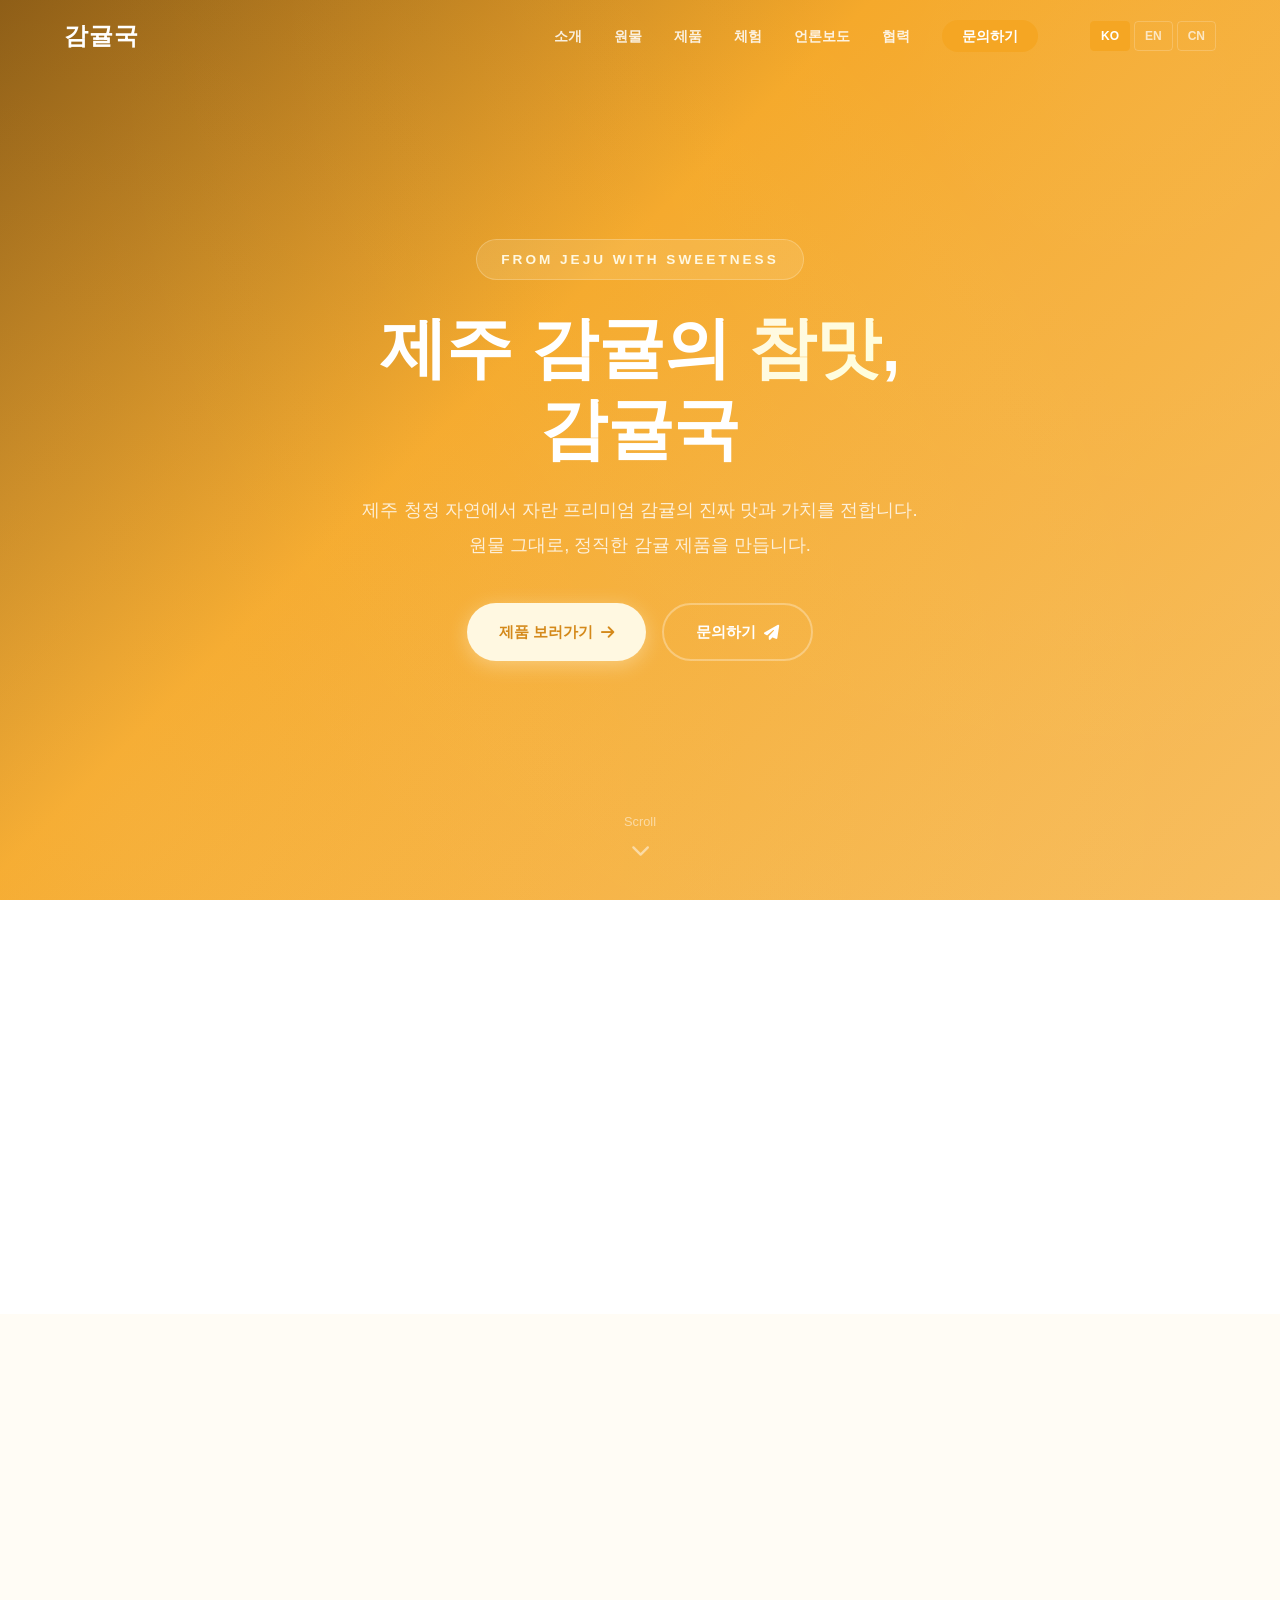
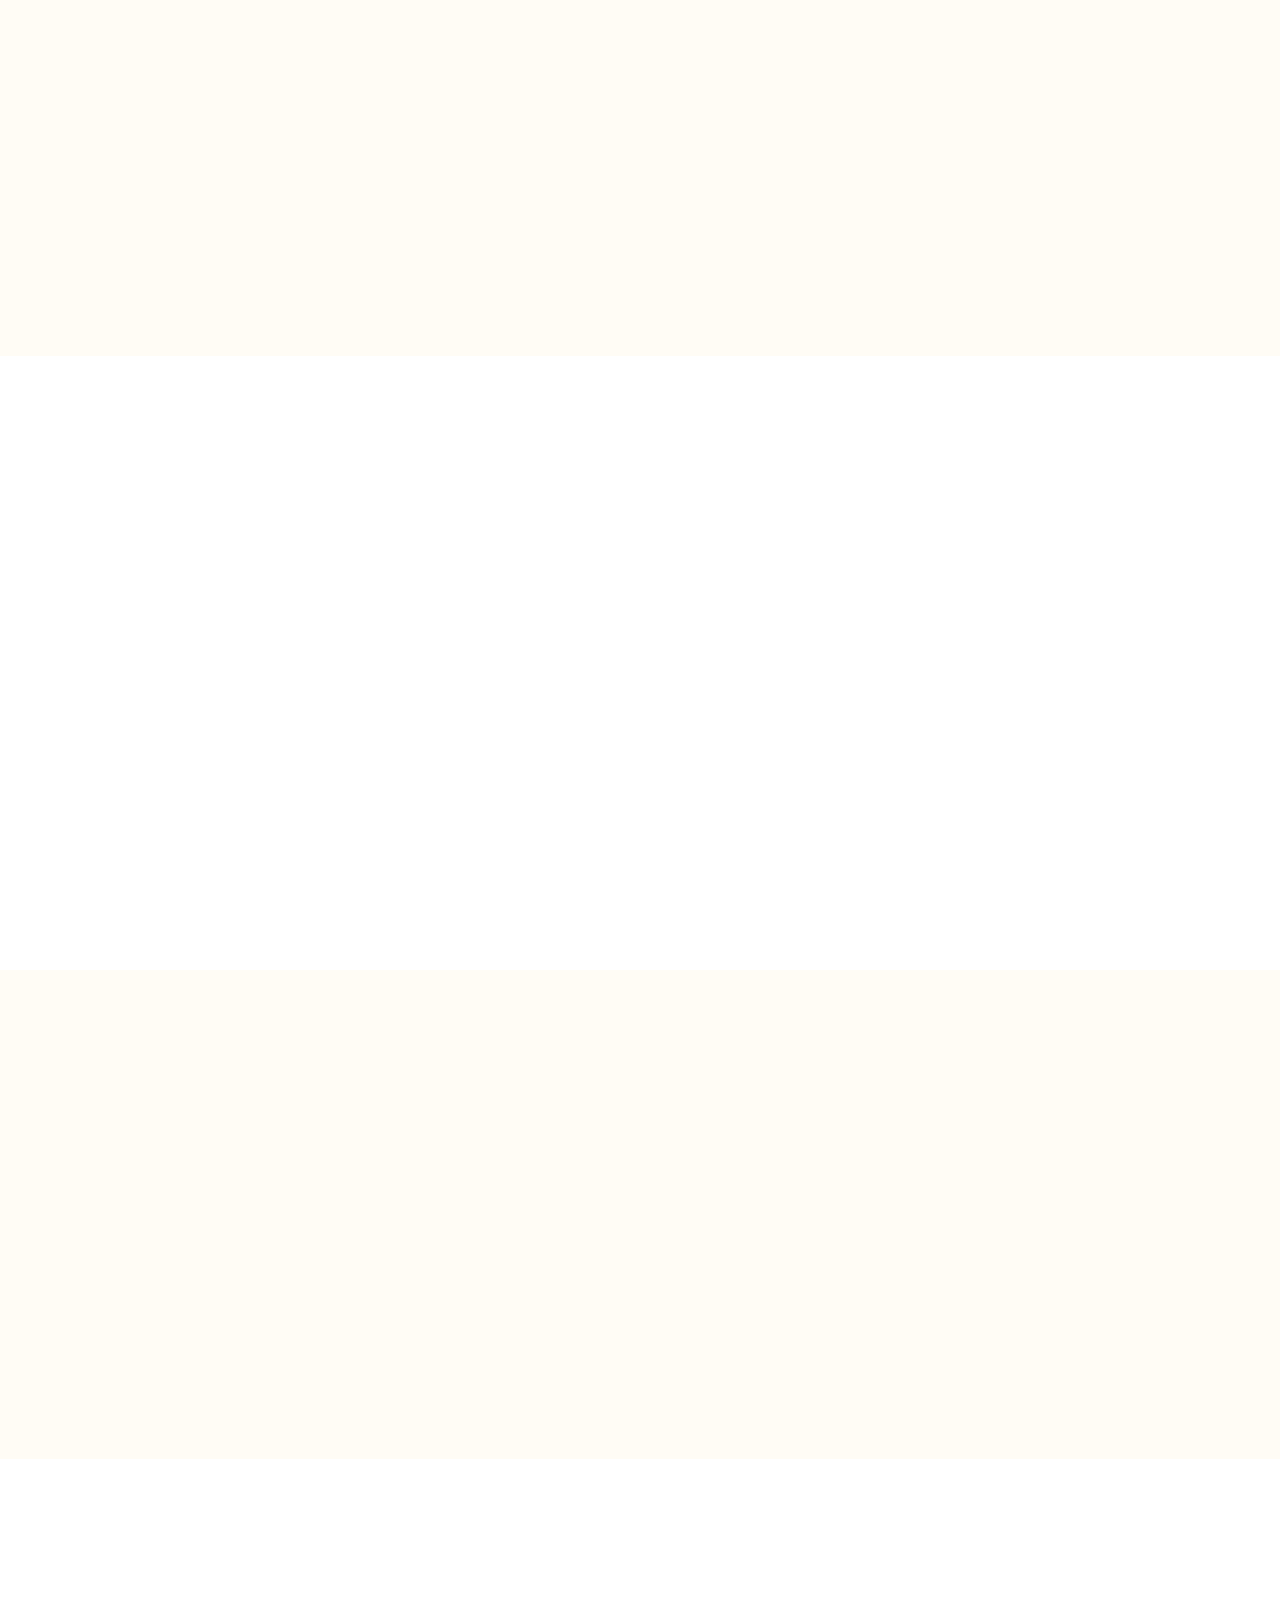
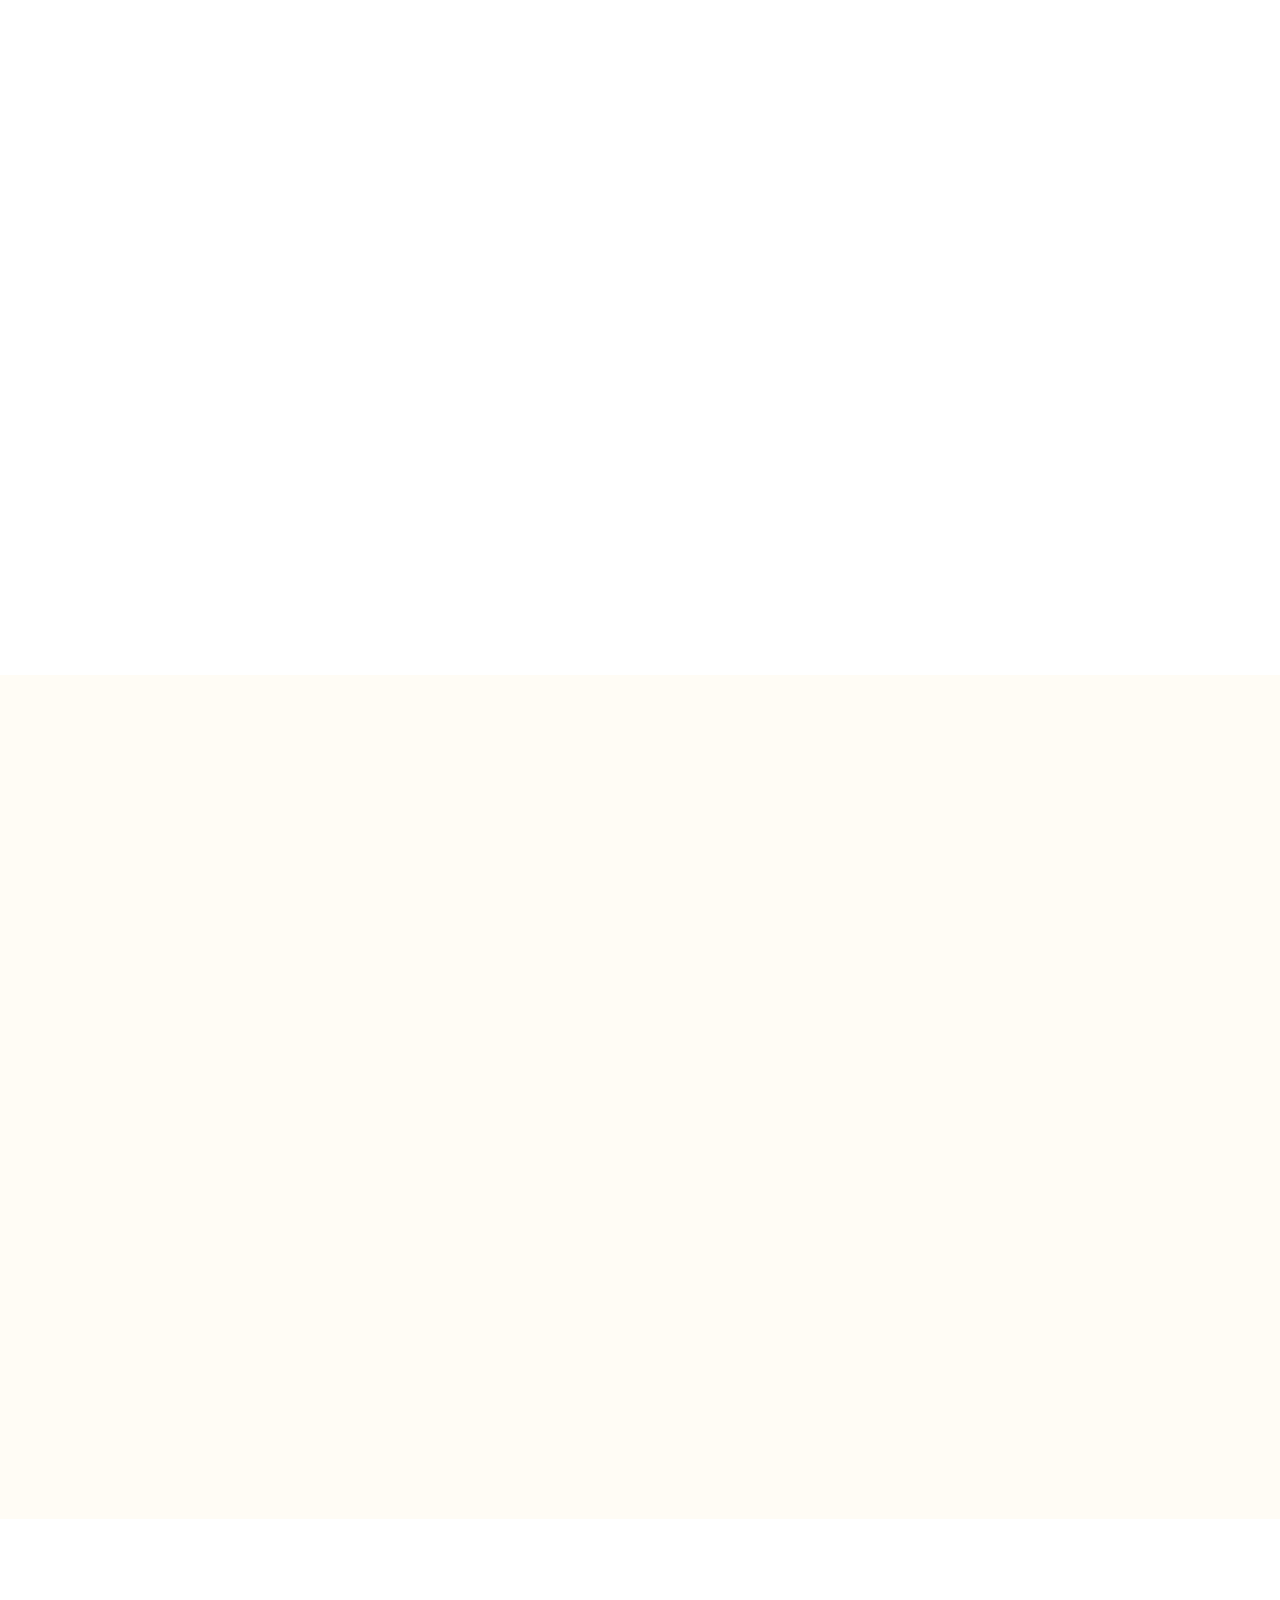
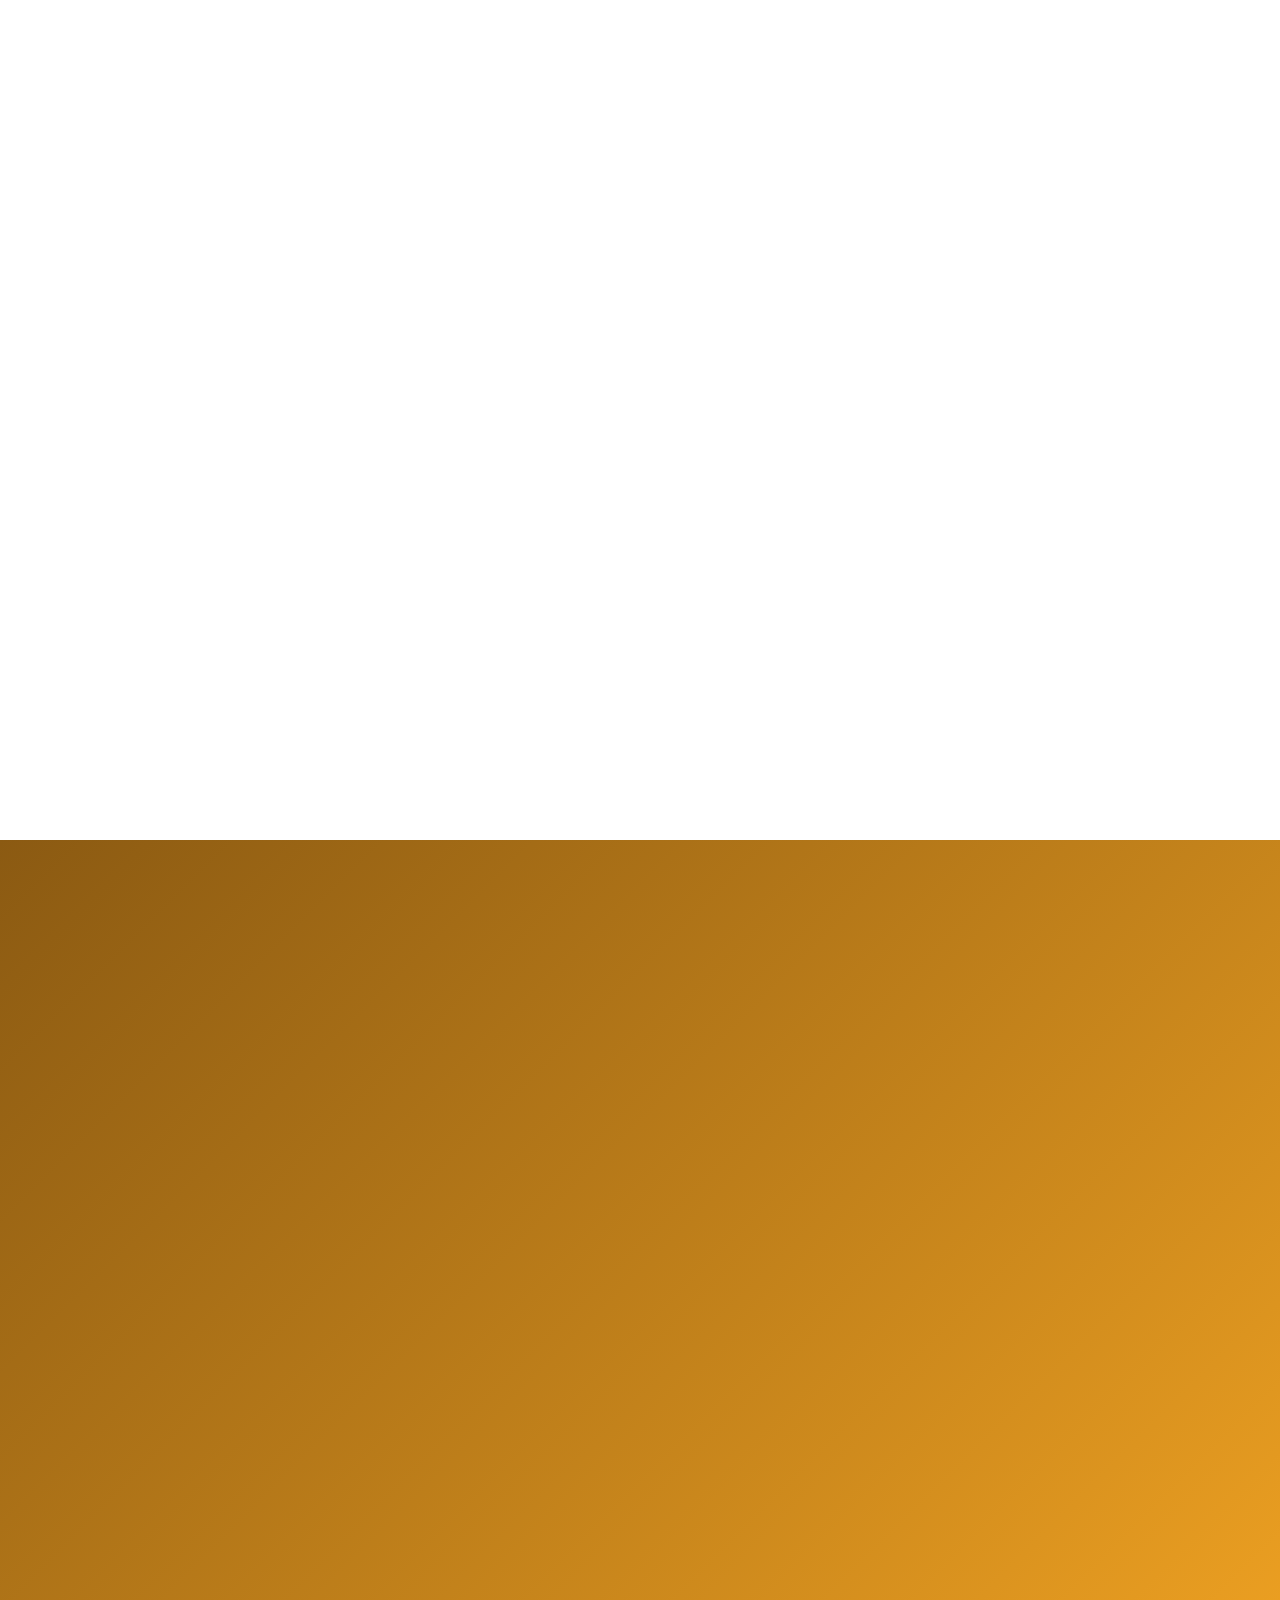
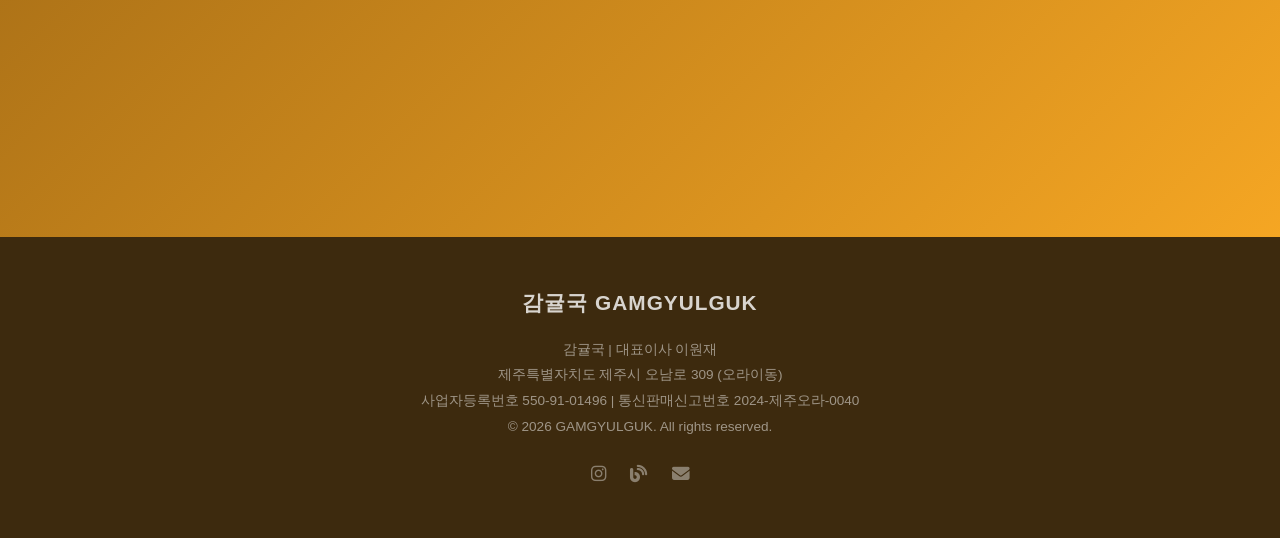
==== index.html @ 45e116e5 "ㅇ ㅇ" ====
<!DOCTYPE html>
<html lang="ko">
<head>
    <link rel="alternate" hreflang="ko" href="https://gamgyulguk.com/">
    <link rel="alternate" hreflang="en" href="https://gamgyulguk.com/en/">
    <link rel="alternate" hreflang="zh" href="https://gamgyulguk.com/cn/">
    <meta charset="UTF-8">
    <meta name="viewport" content="width=device-width, initial-scale=1.0">
    <title>감귤국 | 제주 프리미엄 감귤 원물 · 제품 · 체험</title>
    <meta name="description" content="감귤국 - 제주 청정 감귤 원물을 활용한 프리미엄 감귤 제품과 체험 프로그램">
    <link rel="stylesheet" href="css/style.css">
    <link rel="stylesheet" href="https://cdnjs.cloudflare.com/ajax/libs/font-awesome/6.5.1/css/all.min.css">
    <script src="https://cdn.jsdelivr.net/npm/@emailjs/browser@4/dist/email.min.js"></script>

    <meta property="og:type" content="website">
    <meta property="og:title" content="감귤국 | GAMGYULGUK">
    <meta property="og:description" content="제주 프리미엄 감귤 원물 · 제품 · 체험">
    <meta property="og:image" content="https://placehold.co/1200x630/F5A623/FFFFFF?text=GAMGYULGUK">
    <meta property="og:url" content="https://gamgyulguk.com">
</head>

<body>

<!-- ==================== NAVIGATION ==================== -->
<nav class="navbar" id="navbar">
    <a href="#" class="nav-logo">감귤국</a>
    <ul class="nav-links" id="navLinks">
        <li><a href="#about">소개</a></li>
        <li><a href="#raw-materials">원물</a></li>
        <li><a href="#products">제품</a></li>
        <li><a href="#experience">체험</a></li>
        <li><a href="#press">언론보도</a></li>
        <li><a href="#partners">협력</a></li>
        <li><a href="#contact" class="nav-cta">문의하기</a></li>
        <li class="lang-switch">
    <a href="./" class="active">KO</a>
    <a href="./en/">EN</a>
    <a href="./cn/">CN</a>
</li>

    </ul>
    <div class="hamburger" id="hamburger" onclick="toggleMenu()">
        <span></span><span></span><span></span>
    </div>
</nav>

<!-- ==================== HERO ==================== -->
<section class="hero" id="hero">
    <div class="hero-content">
        <div class="hero-badge">FROM JEJU WITH SWEETNESS</div>
        <h1>제주 감귤의 <span class="highlight">참맛</span>,<br>감귤국</h1>
        <p>제주 청정 자연에서 자란 프리미엄 감귤의 진짜 맛과 가치를 전합니다.<br>원물 그대로, 정직한 감귤 제품을 만듭니다.</p>
        <div class="hero-buttons">
            <a href="#products" class="btn btn-primary">제품 보러가기 <i class="fas fa-arrow-right"></i></a>
            <a href="#contact" class="btn btn-outline">문의하기 <i class="fas fa-paper-plane"></i></a>
        </div>
    </div>
    <div class="hero-scroll">
        <span>Scroll</span>
        <i class="fas fa-chevron-down"></i>
    </div>
</section>

<!-- ==================== STATS ==================== -->
<section class="stats">
    <div class="stats-grid">
        <div class="stat-card fade-in">
            <div class="stat-icon"><i class="fas fa-sun"></i></div>
            <div class="stat-number" data-target="365">0</div>
            <div class="stat-label">제주의 햇살 아래<br>자연 재배 감귤</div>
        </div>
        <div class="stat-card fade-in">
            <div class="stat-icon"><i class="fas fa-seedling"></i></div>
            <div class="stat-number" data-target="100">0</div>
            <div class="stat-label">제주산 원물 사용률 (%)<br>원물 그대로의 신선함</div>
        </div>
        <div class="stat-card fade-in">
            <div class="stat-icon"><i class="fas fa-heart"></i></div>
            <div class="stat-number" data-target="5000">0</div>
            <div class="stat-label">누적 체험 참여자 (명)<br>감귤국을 경험한 분들</div>
        </div>
    </div>
</section>

<!-- ==================== ABOUT (소개) ==================== -->
<section class="about" id="about">
    <div class="about-grid">
        <div class="about-image fade-in">
            <img src="images/farm.jpg" alt="제주 감귤밭">
        </div>
        <div class="about-text fade-in">
            <span class="section-tag">ABOUT US</span>
            <h3>제주 감귤을 가장 맛있게,<br>감귤국</h3>
            <p>감귤국은 제주 청정 지역에서 직접 재배한 프리미엄 감귤을 원물 그대로 활용하여, 감귤의 참맛을 전하는 브랜드입니다.</p>
            <p>감귤 수확부터 가공, 제품화까지 전 과정을 직접 관리하며, 신선하고 건강한 감귤 제품을 만들어갑니다.</p>
            <div class="about-features">
                <div class="about-feature"><i class="fas fa-check-circle"></i> 제주 직영 감귤밭 운영</div>
                <div class="about-feature"><i class="fas fa-check-circle"></i> 100% 제주산 원물</div>
                <div class="about-feature"><i class="fas fa-check-circle"></i> 무농약·친환경 재배</div>
                <div class="about-feature"><i class="fas fa-check-circle"></i> 산지 직송 시스템</div>
            </div>
        </div>
    </div>
</section>

<!-- ==================== RAW MATERIALS (원물) ==================== -->
<section class="ingredients" id="raw-materials">
    <div class="ingredients-grid">
        <div class="ingredients-text fade-in">
            <span class="section-tag">RAW MATERIALS</span>
            <h2>프리미엄<br>제주 감귤 원물</h2>
            <p class="ingredients-desc"><strong>제주 청정 환경에서 자란</strong><br>최상급 감귤 원물을 직접 선별합니다</p>
            <a href="#" class="btn-store">
                원물 더 보기 <i class="fas fa-chevron-right"></i>
            </a>
        </div>
        <div class="ingredients-image fade-in">
            <img src="../images/raw_materials.jpg" alt="제주 감귤 원물">
        </div>
    </div>
</section>

<!-- ==================== PRODUCTS (제품) ==================== -->
<section class="products" id="products">
    <div class="products-grid">
        <div class="products-image fade-in">
            <img src="images/product.jpg" alt="감귤국 제품">
        </div>
        <div class="products-info fade-in">
            <span class="section-tag">PRODUCTS</span>
            <h2>감귤국 제품</h2>
            <p class="products-desc">제주 감귤로 만든<br>프리미엄 감귤 가공식품</p>
            <a href="#" class="btn-store">
                제품 보러가기 <i class="fas fa-chevron-right"></i>
            </a>
        </div>
    </div>
</section>

<!-- ==================== EXPERIENCE (체험) ==================== -->
<section class="education" id="experience">
    <div class="section-header fade-in">
        <span class="section-tag">EXPERIENCE</span>
        <h2>감귤국 체험 프로그램</h2>
        <p>제주 감귤밭에서 직접 체험하는 특별한 감귤 경험</p>
    </div>

    <div class="edu-grid">
        <div class="edu-card fade-in">
            <div class="edu-card-header">
                <div class="edu-badge">감귤 수확 체험</div>
                <h4>감귤따기 체험</h4>
                <p>제주 감귤밭에서 직접 감귤을 수확하고, 신선한 감귤을 맛볼 수 있는 체험 프로그램입니다. 가족, 연인, 친구와 함께 즐기세요.</p>
            </div>
            <div class="edu-card-body">
                <ul class="edu-info">
                    <li><i class="fas fa-clock"></i> 소요시간: 1~2시간</li>
                    <li><i class="fas fa-users"></i> 대상: 관광객, 가족, 단체</li>
                    <li><i class="fas fa-user-group"></i> 인원: 2~50명</li>
                    <li><i class="fas fa-box-open"></i> 수확한 감귤 1kg 제공</li>
                </ul>
            </div>
        </div>

        <div class="edu-card fade-in">
            <div class="edu-card-header">
                <div class="edu-badge">감귤 가공 체험</div>
                <h4>감귤잼·감귤청 만들기</h4>
                <p>직접 수확한 감귤로 나만의 감귤잼과 감귤청을 만들어보는 프로그램입니다. 제주의 맛을 직접 가져가세요.</p>
            </div>
            <div class="edu-card-body">
                <ul class="edu-info">
                    <li><i class="fas fa-clock"></i> 소요시간: 2~3시간</li>
                    <li><i class="fas fa-users"></i> 대상: 관광객, 기업, 학교</li>
                    <li><i class="fas fa-user-group"></i> 인원: 5~30명</li>
                    <li><i class="fas fa-palette"></i> 완성품 포장 제공</li>
                </ul>
            </div>
        </div>
    </div>
</section>

<!-- ==================== PRESS (언론보도) ==================== -->
<section class="press" id="press">
    <div class="section-header fade-in">
        <span class="section-tag">PRESS</span>
        <h2>언론 보도</h2>
        <p>감귤국의 이야기를 전하는 뉴스</p>
    </div>
    <div class="press-grid">
        <a href="https://www.samdailbo.com/news/articleView.html?idxno=243115" target="_blank" rel="noopener" class="press-card fade-in">
            <div class="press-card-img">
                <img src="images/samdailbo_article.jpg" alt="삼다일보 기사">
                <div class="press-date">2025.03.12</div>
            </div>
            <div class="press-card-body">
                <span class="press-source">삼다일보</span>
                <h4>제주 농업인 플랫폼 '감귤국', LG전자와 농업 기술 혁신 맞손</h4>
                <p>감귤국이 LG전자 B2B제주파트와 업무협약을 체결, 제주 농업에 혁신적인 기술 솔루션을 보급하고 지속적인 협업을 구축한다.</p>
            </div>
        </a>

        <a href="https://www.picjeju.com/jeju_tip/?bmode=view&idx=124793717" target="_blank" rel="noopener" class="press-card fade-in">
            <div class="press-card-img">
                <img src="images/picjeju_article.jpeg" alt="픽제주 기사">
                <div class="press-date">픽제주</div>
            </div>
            <div class="press-card-body">
                <span class="press-source">픽제주</span>
                <h4>동네청년 — 농사 짓는 청년농부가 알려주는, 땅 없이 농사 시작하는 법</h4>
                <p>청년농부 이원재가 임대 농지와 마이스터 대학을 활용해 제주 감귤 농사를 시작한 경험과 노하우를 공유한다.</p>
            </div>
        </a>

        <a href="https://m.signalnews.co.kr/2029626" target="_blank" rel="noopener" class="press-card fade-in">
            <div class="press-card-img">
                <img src="images/signalnews_article.jpg" alt="더시그널뉴스 기사">
                <div class="press-date">2025.09.30</div>
            </div>
            <div class="press-card-body">
                <span class="press-source">더시그널뉴스</span>
                <h4>탐나는 팜메이트 — 함께하는 청년농업 네트워킹</h4>
                <p>청년자율예산으로 기획된 제주 농업 네트워킹 행사에 청년농업인 100여 명이 참여, 우수사례 발표와 브랜딩 멘토링을 진행했다.</p>
            </div>
        </a>
    </div>
</section>


<!-- ==================== PARTNERS (협력) ==================== -->
<section class="partners" id="partners">
    <div class="section-header fade-in">
        <span class="section-tag">PARTNERS</span>
        <h2>협력 파트너</h2>
        <p>감귤국과 함께하는 소중한 파트너</p>
    </div>
    <div class="partners-logo-grid">
        <div class="partner-logo-item fade-in">
            <img src="images/jejucitruslabs_logo.png" alt="제주시트러스랩스">
        </div>
        <div class="partner-logo-item fade-in">
            <img src="images/IDGE_logo.jpg" alt="IDGE">
        </div>
        <div class="partner-logo-item fade-in">
            <img src="images/jeju_plant_logo.png" alt="제주자원식물연구소">
        </div>
        <div class="partner-logo-item fade-in">
            <img src="images/LG_logo.svg" alt="LG">
        </div>
        <div class="partner-logo-item fade-in">
            <img src="images/pathfinder_logo.jpg" alt="제주패스파인더">
        </div>
        <div class="partner-logo-item fade-in">
            <img src="images/Picjeju_logo.png" alt="픽제주">
        </div>
        <div class="partner-logo-item fade-in">
            <img src="images/Rusty_homies_logo.png" alt="Rusty Homies">
        </div>
        <div class="partner-logo-item fade-in">
            <img src="images/so_that_jeju_logo.png" alt="소댓제주">
        </div>
        <div class="partner-logo-item fade-in">
            <img src="images/sumlution_logo.png" alt="숨루션">
        </div>
    </div>
</section>


<!-- ==================== CONTACT (문의하기) ==================== -->
<section class="contact" id="contact">
    <div class="section-header fade-in">
        <span class="section-tag">CONTACT US</span>
        <h2>문의하기</h2>
        <p>제품 구매, 체험 예약, 협력 제안 등 무엇이든 편하게 문의해주세요.</p>
    </div>

    <div class="contact-container">
        <div class="contact-info fade-in">
            <h3>감귤국</h3>
            <div class="contact-info-item">
                <i class="fas fa-building"></i>
                <p><strong>주소</strong>제주특별자치도 제주시 오남로 309 (오라이동)</p>
            </div>
            <div class="contact-info-item">
                <i class="fas fa-envelope"></i>
                <p><strong>이메일</strong>gamgyulguk@naver.com</p>
            </div>
            <div class="contact-info-item">
                <i class="fas fa-phone"></i>
                <p><strong>전화</strong>010-9996-8247</p>
            </div>
            <div class="contact-info-item">
                <i class="fas fa-clock"></i>
                <p><strong>운영시간</strong>매일 09:00 - 18:00</p>
            </div>
            <div class="contact-info-item">
                <i class="fas fa-globe"></i>
                <p><strong>대표이사</strong>이원재</p>
            </div>
        </div>

        <form class="contact-form fade-in" id="contactForm" onsubmit="sendEmail(event)">
            <div class="form-row">
                <div class="form-group">
                    <label for="name">이름 *</label>
                    <input type="text" id="name" name="from_name" placeholder="홍길동" required>
                </div>
                <div class="form-group">
                    <label for="email">이메일 *</label>
                    <input type="email" id="email" name="reply_to" placeholder="example@email.com" required>
                </div>
            </div>
            <div class="form-row">
                <div class="form-group">
                    <label for="phone">연락처</label>
                    <input type="tel" id="phone" name="phone" placeholder="010-0000-0000">
                </div>
                <div class="form-group">
                    <label for="category">문의 유형 *</label>
                    <select id="category" name="category" required>
                        <option value="" disabled selected>선택해주세요</option>
                        <option value="제품 구매 문의">제품 구매 문의</option>
                        <option value="체험 예약 문의">체험 예약 문의</option>
                        <option value="도매/납품 문의">도매/납품 문의</option>
                        <option value="협력 제안">협력 제안</option>
                        <option value="기타 문의">기타 문의</option>
                    </select>
                </div>
            </div>
            <div class="form-group">
                <label for="message">문의 내용 *</label>
                <textarea id="message" name="message" placeholder="문의하실 내용을 자세히 적어주세요." required></textarea>
            </div>
            <button type="submit" class="btn-submit" id="submitBtn">
                <i class="fas fa-paper-plane"></i>&nbsp; 문의 보내기
            </button>
            <div class="form-status" id="formStatus"></div>
        </form>
    </div>
</section>

<!-- ==================== FOOTER ==================== -->
<footer>
    <div class="footer-content">
        <div class="footer-logo">감귤국 GAMGYULGUK</div>
        <p>감귤국 | 대표이사 이원재<br>
        제주특별자치도 제주시 오남로 309 (오라이동)<br>
        사업자등록번호 550-91-01496 | 통신판매신고번호 2024-제주오라-0040<br>
        &copy; 2026 GAMGYULGUK. All rights reserved.</p>
        <div class="footer-links">
            <a href="#" target="_blank"><i class="fab fa-instagram"></i></a>
            <a href="#" target="_blank"><i class="fas fa-blog"></i></a>
            <a href="mailto:gamgyulguk@naver.com"><i class="fas fa-envelope"></i></a>
        </div>
    </div>
</footer>

<script src="js/main.js"></script>

</body>
</html>
---- css/style.css ----
/* ============================================
   GAMGYULGUK - 감귤국 스타일시트
   감귤 옐로우/오렌지 테마
   ============================================ */

/* ========== PAPERLOGY FONT ========== */
@font-face { font-family: 'Paperlogy'; src: url('https://cdn.jsdelivr.net/gh/projectnoonnu/2408-3@1.0/Paperlogy-1Thin.woff2') format('woff2'); font-weight: 100; font-display: swap; }
@font-face { font-family: 'Paperlogy'; src: url('https://cdn.jsdelivr.net/gh/projectnoonnu/2408-3@1.0/Paperlogy-2ExtraLight.woff2') format('woff2'); font-weight: 200; font-display: swap; }
@font-face { font-family: 'Paperlogy'; src: url('https://cdn.jsdelivr.net/gh/projectnoonnu/2408-3@1.0/Paperlogy-3Light.woff2') format('woff2'); font-weight: 300; font-display: swap; }
@font-face { font-family: 'Paperlogy'; src: url('https://cdn.jsdelivr.net/gh/projectnoonnu/2408-3@1.0/Paperlogy-4Regular.woff2') format('woff2'); font-weight: 400; font-display: swap; }
@font-face { font-family: 'Paperlogy'; src: url('https://cdn.jsdelivr.net/gh/projectnoonnu/2408-3@1.0/Paperlogy-5Medium.woff2') format('woff2'); font-weight: 500; font-display: swap; }
@font-face { font-family: 'Paperlogy'; src: url('https://cdn.jsdelivr.net/gh/projectnoonnu/2408-3@1.0/Paperlogy-6SemiBold.woff2') format('woff2'); font-weight: 600; font-display: swap; }
@font-face { font-family: 'Paperlogy'; src: url('https://cdn.jsdelivr.net/gh/projectnoonnu/2408-3@1.0/Paperlogy-7Bold.woff2') format('woff2'); font-weight: 700; font-display: swap; }
@font-face { font-family: 'Paperlogy'; src: url('https://cdn.jsdelivr.net/gh/projectnoonnu/2408-3@1.0/Paperlogy-8ExtraBold.woff2') format('woff2'); font-weight: 800; font-display: swap; }
@font-face { font-family: 'Paperlogy'; src: url('https://cdn.jsdelivr.net/gh/projectnoonnu/2408-3@1.0/Paperlogy-9Black.woff2') format('woff2'); font-weight: 900; font-display: swap; }

/* ========== RESET & VARIABLES ========== */
*, *::before, *::after { margin: 0; padding: 0; box-sizing: border-box; }

:root {
    --font-main: 'Paperlogy', 'Apple SD Gothic Neo', 'Malgun Gothic', 'Microsoft YaHei', sans-serif;
    --primary: #F5A623;
    --primary-light: #F7BD5E;
    --primary-dark: #D4891A;
    --primary-darker: #8B5A12;
    --accent: #FFF8E1;
    --accent-deep: #FFE082;
    --accent-text: #8B6914;
    --bg-light: #FFFCF5;
    --bg-white: #FFFFFF;
    --bg-dark: #8B5A12;
    --bg-warm: #FFF3E0;
    --text-dark: #1A1A2E;
    --text-medium: #4A4A5A;
    --text-light: #7A7A8A;
    --text-white: #FFFFFF;
    --border: #F0E6D0;
    --shadow: 0 4px 30px rgba(245,166,35,0.08);
    --shadow-lg: 0 20px 60px rgba(245,166,35,0.12);
    --radius: 16px;
    --radius-sm: 8px;
    --transition: all 0.3s cubic-bezier(0.4, 0, 0.2, 1);
}

html { scroll-behavior: smooth; font-size: 16px; }

body {
    font-family: var(--font-main);
    color: var(--text-dark);
    background: var(--bg-white);
    line-height: 1.7;
    overflow-x: hidden;
}

/* ========== NAVIGATION ========== */
.navbar {
    position: fixed; top: 0; left: 0; right: 0;
    z-index: 1000; padding: 0 5%; height: 72px;
    display: flex; align-items: center; justify-content: space-between; gap: 16px;
    transition: var(--transition); background: transparent;
}
.navbar.scrolled { background: rgba(255,255,255,0.95); backdrop-filter: blur(20px); box-shadow: 0 2px 20px rgba(245,166,35,0.08); }
.nav-logo { font-family: var(--font-main); font-weight: 900; font-size: 1.5rem; color: var(--text-white); text-decoration: none; letter-spacing: 1px; transition: var(--transition); flex-shrink: 0; }
.navbar.scrolled .nav-logo { color: var(--primary-dark); }
.nav-links { display: flex; list-style: none; gap: 32px; align-items: center; flex-shrink: 0; white-space: nowrap; }
.nav-links a { text-decoration: none; font-size: 0.9rem; font-weight: 600; color: rgba(255,255,255,0.85); transition: var(--transition); position: relative; }
.navbar.scrolled .nav-links a { color: var(--text-medium); }
.nav-links a:hover { color: var(--primary); }
.nav-links a::after { content: ''; position: absolute; bottom: -4px; left: 0; width: 0; height: 2px; background: var(--primary); transition: var(--transition); }
.nav-links a:hover::after { width: 100%; }
.nav-cta { background: var(--primary) !important; color: var(--text-white) !important; padding: 8px 20px; border-radius: 50px; font-weight: 700 !important; }
.nav-cta:hover { background: var(--primary-dark) !important; transform: translateY(-1px); }
.nav-cta::after { display: none !important; }

/* Hamburger */
.hamburger { display: none; flex-direction: column; cursor: pointer; gap: 5px; }
.hamburger span { width: 25px; height: 2px; background: white; transition: var(--transition); }
.navbar.scrolled .hamburger span { background: var(--text-dark); }

/* Language Switch */
.lang-switch { display: flex; gap: 4px; margin-left: 20px; align-items: center; }
.lang-switch a { padding: 4px 10px; border-radius: 4px; font-size: 0.75rem; font-weight: 600; color: rgba(255,255,255,0.7); text-decoration: none; transition: var(--transition); border: 1px solid rgba(255,255,255,0.2); }
.lang-switch a:hover { color: var(--primary); border-color: var(--primary); }
.lang-switch a.active { background: var(--primary); color: white; border-color: var(--primary); }

/* ========== HERO ========== */
.hero {
    min-height: 100vh; display: flex; align-items: center; justify-content: center;
    text-align: center; position: relative;
    background: linear-gradient(135deg, #8B5A12 0%, #F5A623 40%, #F7BD5E 100%);
    overflow: hidden;
}
.hero::before {
    content: ''; position: absolute; top: -50%; left: -50%; width: 200%; height: 200%;
    background: radial-gradient(circle at 30% 70%, rgba(255,248,225,0.1) 0%, transparent 50%),
                radial-gradient(circle at 70% 30%, rgba(255,255,255,0.05) 0%, transparent 50%);
    animation: heroFloat 20s ease-in-out infinite;
}
@keyframes heroFloat {
    0%, 100% { transform: translate(0, 0) rotate(0deg); }
    33% { transform: translate(30px, -30px) rotate(1deg); }
    66% { transform: translate(-20px, 20px) rotate(-1deg); }
}
.hero-content { position: relative; z-index: 2; max-width: 900px; padding: 0 20px; }
.hero-badge { display: inline-block; padding: 8px 24px; background: rgba(255,248,225,0.12); border: 1px solid rgba(255,248,225,0.25); border-radius: 50px; color: var(--accent); font-size: 0.85rem; font-weight: 600; letter-spacing: 3px; text-transform: uppercase; margin-bottom: 28px; }
.hero h1 { font-size: clamp(2.2rem, 5.5vw, 4.2rem); font-weight: 900; color: var(--text-white); line-height: 1.2; margin-bottom: 24px; letter-spacing: -0.5px; }
.hero h1 .highlight { background: linear-gradient(135deg, #FFF8E1, #FFFFDD); -webkit-background-clip: text; -webkit-text-fill-color: transparent; background-clip: text; }
.hero p { font-size: clamp(1rem, 1.8vw, 1.15rem); font-weight: 300; color: rgba(255,255,255,0.8); max-width: 600px; margin: 0 auto 40px; line-height: 1.9; }
.hero-buttons { display: flex; gap: 16px; justify-content: center; flex-wrap: wrap; }
.hero-scroll { position: absolute; bottom: 40px; left: 50%; transform: translateX(-50%); color: rgba(255,255,255,0.5); font-size: 0.8rem; font-weight: 300; text-align: center; animation: bounce 2s ease infinite; }
.hero-scroll i { display: block; margin-top: 8px; font-size: 1.2rem; }
@keyframes bounce { 0%, 100% { transform: translateX(-50%) translateY(0); } 50% { transform: translateX(-50%) translateY(10px); } }

/* ========== BUTTONS ========== */
.btn { display: inline-flex; align-items: center; gap: 8px; padding: 14px 32px; border-radius: 50px; font-size: 0.95rem; font-weight: 700; text-decoration: none; transition: var(--transition); cursor: pointer; border: none; font-family: var(--font-main); }
.btn-primary { background: var(--accent); color: var(--primary-dark); box-shadow: 0 4px 20px rgba(255,248,225,0.4); }
.btn-primary:hover { background: #FFFFDD; transform: translateY(-2px); box-shadow: 0 8px 30px rgba(255,248,225,0.5); }
.btn-outline { background: transparent; color: var(--text-white); border: 2px solid rgba(255,255,255,0.3); }
.btn-outline:hover { background: rgba(255,255,255,0.1); border-color: rgba(255,255,255,0.6); transform: translateY(-2px); }

/* ========== SECTION COMMON ========== */
section { padding: 120px 5%; }
.section-header { text-align: center; margin-bottom: 72px; }
.section-tag { display: inline-block; font-size: 0.8rem; font-weight: 700; letter-spacing: 3px; text-transform: uppercase; color: var(--primary); margin-bottom: 12px; }
.section-header h2 { font-size: clamp(1.8rem, 3.5vw, 2.8rem); font-weight: 900; color: var(--text-dark); margin-bottom: 16px; line-height: 1.3; }
.section-header p { font-size: 1.05rem; font-weight: 300; color: var(--text-light); max-width: 600px; margin: 0 auto; }

/* ========== STATS ========== */
.stats { background: var(--bg-white); padding: 80px 5%; margin-top: -1px; }
.stats-grid { max-width: 1100px; margin: 0 auto; display: grid; grid-template-columns: repeat(3, 1fr); gap: 40px; }
.stat-card { text-align: center; padding: 40px 24px; background: var(--bg-light); border-radius: var(--radius); transition: var(--transition); }
.stat-card:hover { transform: translateY(-4px); box-shadow: var(--shadow); }
.stat-icon { width: 56px; height: 56px; margin: 0 auto 20px; background: linear-gradient(135deg, var(--primary), var(--primary-light)); border-radius: 16px; display: flex; align-items: center; justify-content: center; color: white; font-size: 1.3rem; }
.stat-number { font-size: 2.8rem; font-weight: 900; color: var(--primary); line-height: 1; margin-bottom: 8px; }
.stat-label { font-size: 0.9rem; font-weight: 400; color: var(--text-light); line-height: 1.6; }

/* ========== ABOUT ========== */
.about { background: var(--bg-light); }
.about-grid { max-width: 1200px; margin: 0 auto; display: grid; grid-template-columns: 1fr 1fr; gap: 80px; align-items: center; }
.about-image { position: relative; border-radius: var(--radius); overflow: hidden; aspect-ratio: 4/3; }
.about-image img { width: 100%; height: 100%; object-fit: cover; border-radius: var(--radius); }
.about-text h3 { font-size: 1.8rem; font-weight: 800; margin-bottom: 20px; color: var(--text-dark); line-height: 1.4; }
.about-text p { color: var(--text-medium); margin-bottom: 16px; font-size: 1rem; font-weight: 400; line-height: 1.8; }
.about-features { display: grid; grid-template-columns: 1fr 1fr; gap: 16px; margin-top: 32px; }
.about-feature { display: flex; align-items: center; gap: 10px; font-size: 0.95rem; font-weight: 600; color: var(--text-dark); }
.about-feature i { color: var(--primary); font-size: 1rem; }

/* ========== INGREDIENTS / RAW MATERIALS ========== */
.ingredients { background: var(--bg-white); }
.ingredients-grid { max-width: 1200px; margin: 0 auto; display: grid; grid-template-columns: 1fr 1fr; gap: 80px; align-items: center; }
.ingredients-text { display: flex; flex-direction: column; align-items: flex-start; }
.ingredients-text h2 { font-size: clamp(2rem, 4vw, 3rem); font-weight: 900; color: var(--text-dark); margin-bottom: 16px; line-height: 1.3; }
.ingredients-desc { font-size: 1.05rem; font-weight: 400; color: var(--text-light); line-height: 1.8; margin-bottom: 32px; }
.ingredients-desc strong { color: var(--text-dark); font-weight: 700; }
.ingredients-image { position: relative; border-radius: var(--radius); overflow: hidden; background: var(--bg-light); padding: 24px; border-radius: 24px; }
.ingredients-image img { width: 100%; height: auto; border-radius: 12px; display: block; }

/* ========== PRODUCTS ========== */
.products { background: var(--bg-light); }
.products-grid { max-width: 1200px; margin: 0 auto; display: grid; grid-template-columns: 1fr 1fr; gap: 80px; align-items: center; }
.products-image { position: relative; overflow: hidden; background: var(--bg-white); box-shadow: var(--shadow-lg); padding: 24px; border-radius: 24px; }
.products-image img { width: 100%; height: auto; border-radius: 12px; display: block; }
.products-info { text-align: center; display: flex; flex-direction: column; align-items: center; gap: 8px; }
.products-info .section-tag { margin-bottom: 4px; }
.products-info h2 { font-size: 2rem; font-weight: 900; color: var(--text-dark); margin-bottom: 8px; }
.products-desc { font-size: 1.05rem; font-weight: 400; color: var(--text-light); line-height: 1.8; margin-bottom: 24px; }
.btn-store { display: inline-flex; align-items: center; gap: 8px; text-decoration: none; font-size: 0.95rem; font-weight: 600; color: var(--text-medium); padding: 12px 28px; border: 1px solid var(--border); border-radius: 50px; transition: var(--transition); }
.btn-store:hover { color: var(--primary); border-color: var(--primary); transform: translateY(-2px); box-shadow: var(--shadow); }
.btn-store i { font-size: 0.75rem; transition: var(--transition); }
.btn-store:hover i { transform: translateX(4px); }

/* ========== EXPERIENCE (DIY EDUCATION 재활용) ========== */
.education { background: var(--bg-white); }
.edu-grid { max-width: 1200px; margin: 0 auto; display: grid; grid-template-columns: repeat(2, 1fr); gap: 32px; }
.edu-card { background: var(--bg-white); border-radius: var(--radius); overflow: hidden; border: 1px solid var(--border); transition: var(--transition); }
.edu-card:hover { transform: translateY(-6px); box-shadow: var(--shadow-lg); }
.edu-card-header { padding: 40px 28px 28px; position: relative; }
.edu-card-header::before { content: ''; position: absolute; top: 0; left: 0; right: 0; height: 4px; }
.edu-card:nth-child(1) .edu-card-header::before { background: var(--primary); }
.edu-card:nth-child(2) .edu-card-header::before { background: var(--primary-light); }
.edu-badge { display: inline-block; padding: 4px 12px; border-radius: 50px; font-size: 0.75rem; font-weight: 600; margin-bottom: 16px; }
.edu-card:nth-child(1) .edu-badge { background: rgba(245,166,35,0.1); color: var(--primary); }
.edu-card:nth-child(2) .edu-badge { background: rgba(247,189,94,0.15); color: var(--primary-dark); }
.edu-card h4 { font-size: 1.25rem; font-weight: 800; margin-bottom: 12px; color: var(--text-dark); }
.edu-card-header p { font-size: 0.9rem; font-weight: 400; color: var(--text-light); line-height: 1.7; }
.edu-card-body { padding: 0 28px 28px; }
.edu-info { list-style: none; display: flex; flex-direction: column; gap: 10px; }
.edu-info li { display: flex; align-items: center; gap: 10px; font-size: 0.88rem; font-weight: 500; color: var(--text-medium); }
.edu-info li i { color: var(--primary); width: 16px; text-align: center; }

/* ========== PRESS ========== */
.press { background: var(--bg-light); }
.press-grid { max-width: 1200px; margin: 0 auto; display: grid; grid-template-columns: repeat(3, 1fr); gap: 32px; }
.press-card { display: block; text-decoration: none; color: inherit; background: var(--bg-white); border-radius: var(--radius); overflow: hidden; box-shadow: var(--shadow); border: 1px solid var(--border); transition: var(--transition); }
.press-card:hover { transform: translateY(-8px); box-shadow: var(--shadow-lg); }
.press-card-img { position: relative; height: 200px; overflow: hidden; background: var(--bg-light); }
.press-card-img img { width: 100%; height: 100%; object-fit: cover; transition: transform 0.4s ease; }
.press-card:hover .press-card-img img { transform: scale(1.05); }
.press-date { position: absolute; top: 12px; left: 12px; background: var(--primary); color: var(--text-white); font-size: 0.75rem; font-weight: 600; padding: 4px 10px; border-radius: 20px; z-index: 2; }
.press-card-body { padding: 24px; }
.press-source { display: inline-block; font-size: 0.75rem; font-weight: 700; color: var(--primary); text-transform: uppercase; letter-spacing: 1px; margin-bottom: 8px; }
.press-card-body h4 { font-size: 1.05rem; font-weight: 700; color: var(--text-dark); margin-bottom: 10px; line-height: 1.5; display: -webkit-box; -webkit-line-clamp: 2; -webkit-box-orient: vertical; overflow: hidden; }
.press-card-body p { font-size: 0.88rem; font-weight: 400; color: var(--text-light); line-height: 1.7; display: -webkit-box; -webkit-line-clamp: 2; -webkit-box-orient: vertical; overflow: hidden; }

/* ========== PARTNERS ========== */
.partners { background: var(--bg-white); }

.partners-logo-grid {
    max-width: 1100px;
    margin: 0 auto;
    display: grid;
    grid-template-columns: repeat(3, 1fr);
    gap: 32px;
}

.partner-logo-item {
    display: flex;
    align-items: center;
    justify-content: center;
    padding: 32px 24px;
    background: #FFFFFF;              /* ← 흰색 배경 통일 */
    border-radius: var(--radius);
    border: 1px solid var(--border);
    transition: var(--transition);
    min-height: 120px;
}
.partner-logo-item:hover {
    transform: translateY(-4px);
    box-shadow: var(--shadow-lg);
    border-color: var(--primary);
}

.partner-logo-item img {
    max-width: 180px;
    max-height: 70px;
    object-fit: contain;
    filter: grayscale(80%);
    opacity: 0.65;
    transition: var(--transition);
    /* 로고 자체 배경도 흰색으로 감싸기 (투명 PNG 대응) */
    background: #FFFFFF;
    padding: 4px;
    border-radius: 4px;
}
.partner-logo-item:hover img {
    filter: grayscale(0%);
    opacity: 1;
}



/* ========== CONTACT ========== */
.contact { background: linear-gradient(135deg, #8B5A12 0%, #F5A623 100%); color: var(--text-white); }
.contact .section-tag { color: var(--accent); }
.contact .section-header h2 { color: var(--text-white); }
.contact .section-header p { color: rgba(255,255,255,0.6); }
.contact-container { max-width: 1100px; margin: 0 auto; display: grid; grid-template-columns: 1fr 1.2fr; gap: 60px; }
.contact-info h3 { font-size: 1.4rem; font-weight: 700; margin-bottom: 24px; }
.contact-info-item { display: flex; gap: 16px; margin-bottom: 24px; align-items: flex-start; }
.contact-info-item i { width: 42px; height: 42px; background: rgba(255,248,225,0.15); border-radius: 12px; display: flex; align-items: center; justify-content: center; flex-shrink: 0; font-size: 0.95rem; color: var(--accent); }
.contact-info-item p { font-size: 0.9rem; font-weight: 400; color: rgba(255,255,255,0.7); line-height: 1.6; }
.contact-info-item strong { display: block; font-size: 0.95rem; font-weight: 600; color: var(--text-white); margin-bottom: 4px; }
.contact-form { background: rgba(255,255,255,0.05); border: 1px solid rgba(255,255,255,0.1); border-radius: var(--radius); padding: 40px; }
.form-row { display: grid; grid-template-columns: 1fr 1fr; gap: 16px; }
.form-group { margin-bottom: 20px; }
.form-group label { display: block; font-size: 0.85rem; font-weight: 500; margin-bottom: 8px; color: rgba(255,255,255,0.8); }
.form-group input, .form-group select, .form-group textarea { width: 100%; padding: 12px 16px; background: rgba(255,255,255,0.08); border: 1px solid rgba(255,255,255,0.15); border-radius: var(--radius-sm); color: var(--text-white); font-size: 0.95rem; font-family: var(--font-main); font-weight: 400; transition: var(--transition); }
.form-group input::placeholder, .form-group textarea::placeholder { color: rgba(255,255,255,0.3); }
.form-group input:focus, .form-group select:focus, .form-group textarea:focus { outline: none; border-color: var(--accent); background: rgba(255,255,255,0.12); }
.form-group select option { background: var(--primary-darker); color: white; }
.form-group textarea { resize: vertical; min-height: 120px; }
.btn-submit { width: 100%; padding: 16px; background: var(--accent); color: var(--primary-darker); border: none; border-radius: var(--radius-sm); font-size: 1rem; font-weight: 700; cursor: pointer; transition: var(--transition); font-family: var(--font-main); }
.btn-submit:hover { background: #FFFFDD; transform: translateY(-1px); }
.btn-submit:disabled { opacity: 0.6; cursor: not-allowed; }
.form-status { text-align: center; margin-top: 16px; font-size: 0.9rem; font-weight: 500; min-height: 24px; }
.form-status.success { color: var(--accent); }
.form-status.error { color: #FF7D7D; }

/* ========== FOOTER ========== */
footer { background: #3D2A0E; color: rgba(255,255,255,0.5); padding: 48px 5%; text-align: center; }
.footer-content { max-width: 1200px; margin: 0 auto; }
.footer-logo { font-weight: 900; font-size: 1.3rem; color: rgba(255,255,255,0.8); margin-bottom: 16px; letter-spacing: 1px; }
footer p { font-size: 0.85rem; font-weight: 300; line-height: 1.9; }
.footer-links { margin-top: 20px; display: flex; justify-content: center; gap: 24px; }
.footer-links a { color: rgba(255,255,255,0.4); font-size: 1.1rem; transition: var(--transition); }
.footer-links a:hover { color: var(--primary-light); }

/* ========== ANIMATIONS ========== */
.fade-in { opacity: 0; transform: translateY(30px); transition: opacity 0.6s ease, transform 0.6s ease; }
.fade-in.visible { opacity: 1; transform: translateY(0); }

/* ========== RESPONSIVE ========== */
@media (max-width: 1024px) {
    .navbar { height: 60px; padding: 0 4%; }
    .nav-logo { font-size: 1.2rem; }
    .nav-links { display: none; position: fixed; top: 60px; left: 0; right: 0; background: white; flex-direction: column; padding: 20px; gap: 0; box-shadow: var(--shadow-lg); max-height: calc(100vh - 60px); overflow-y: auto; white-space: normal; }
    .nav-links.active { display: flex; }
    .nav-links li { width: 100%; }
    .nav-links a { color: var(--text-dark) !important; padding: 14px 0; display: block; border-bottom: 1px solid var(--border); font-size: 0.95rem; }
    .nav-links li:last-child a { border-bottom: none; }
    .nav-cta { text-align: center; margin-top: 8px; border-radius: 8px !important; padding: 12px 20px !important; font-size: 0.95rem !important; }
    .hamburger { display: flex; }
    .lang-switch { margin-left: auto; margin-right: 16px; margin-top: 0; }
    .partners-grid { grid-template-columns: repeat(2, 1fr); }
    .press-grid { grid-template-columns: repeat(2, 1fr); }
    .partners-logo-grid { grid-template-columns: repeat(3, 1fr); gap: 24px; }

}

@media (max-width: 768px) {
    section { padding: 60px 5%; }
    .hero { min-height: 100svh; padding: 0 6%; }
    .hero-content { padding: 0; }
    .hero-badge { font-size: 0.7rem; padding: 6px 16px; letter-spacing: 2px; margin-bottom: 20px; }
    .hero h1 { font-size: 1.8rem; line-height: 1.35; margin-bottom: 16px; }
    .hero p { font-size: 0.9rem; line-height: 1.7; margin-bottom: 28px; }
    .hero-buttons { flex-direction: column; gap: 12px; align-items: center; }
    .hero-buttons .btn { width: 100%; max-width: 280px; justify-content: center; padding: 14px 24px; font-size: 0.9rem; }
    .hero-scroll { bottom: 24px; font-size: 0.7rem; }
    .section-header { margin-bottom: 40px; }
    .section-header h2 { font-size: 1.5rem; margin-bottom: 12px; }
    .section-header p { font-size: 0.9rem; padding: 0 4%; }
    .section-tag { font-size: 0.7rem; letter-spacing: 2px; }
    .stats { padding: 48px 5%; }
    .stats-grid { grid-template-columns: 1fr; gap: 16px; }
    .stat-card { padding: 28px 20px; }
    .stat-icon { width: 44px; height: 44px; margin-bottom: 14px; font-size: 1.1rem; }
    .stat-number { font-size: 2.2rem; }
    .stat-label { font-size: 0.82rem; }
    .about-grid { grid-template-columns: 1fr; gap: 32px; }
    .about-image { aspect-ratio: 16/10; }
    .about-text h3 { font-size: 1.35rem; text-align: center; }
    .about-text p { font-size: 0.9rem; text-align: center; }
    .about-features { grid-template-columns: 1fr; gap: 12px; margin-top: 24px; }
    .about-feature { justify-content: center; font-size: 0.88rem; }
    .ingredients-grid { grid-template-columns: 1fr; gap: 32px; }
    .ingredients-text { align-items: center; text-align: center; }
    .ingredients-text h2 { font-size: 1.6rem; }
    .ingredients-desc { font-size: 0.9rem; }
    .ingredients-image { padding: 16px; }
    .products-grid { grid-template-columns: 1fr; gap: 32px; }
    .products-image { padding: 16px; order: -1; }
    .products-info h2 { font-size: 1.5rem; }
    .products-desc { font-size: 0.9rem; }
    .edu-grid { grid-template-columns: 1fr; gap: 20px; }
    .edu-card-header { padding: 28px 20px 20px; }
    .edu-card h4 { font-size: 1.1rem; }
    .edu-card-header p { font-size: 0.85rem; }
    .edu-card-body { padding: 0 20px 20px; }
    .edu-info li { font-size: 0.82rem; }
    .press-grid { grid-template-columns: 1fr; gap: 20px; }
    .press-card-img { height: 180px; }
    .press-card-body { padding: 16px; }
    .press-card-body h4 { font-size: 0.95rem; }
    .press-card-body p { font-size: 0.82rem; }
    .partners-grid { grid-template-columns: 1fr; gap: 16px; }
    .partner-card { padding: 28px 20px; }
    .partner-logo { height: 60px; margin-bottom: 16px; }
    .partner-card h4 { font-size: 0.92rem; }
    .partner-card p { font-size: 0.82rem; }
    .contact-container { grid-template-columns: 1fr; gap: 32px; }
    .contact-info h3 { font-size: 1.2rem; text-align: center; }
    .contact-info-item { margin-bottom: 16px; }
    .contact-info-item i { width: 36px; height: 36px; font-size: 0.85rem; }
    .contact-info-item p { font-size: 0.85rem; }
    .contact-info-item strong { font-size: 0.88rem; }
    .contact-form { padding: 24px 16px; }
    .form-row { grid-template-columns: 1fr; }
    .form-group label { font-size: 0.82rem; }
    .form-group input, .form-group select, .form-group textarea { padding: 12px 14px; font-size: 0.9rem; }
    .btn-submit { padding: 14px; font-size: 0.95rem; }
    footer { padding: 36px 5%; }
    .footer-logo { font-size: 1.1rem; }
    footer p { font-size: 0.78rem; line-height: 1.8; }
    .footer-links { gap: 20px; margin-top: 16px; }
    .partners-logo-grid { grid-template-columns: repeat(2, 1fr); gap: 16px; }
    .partner-logo-item { padding: 24px 16px; min-height: 90px; }
    .partner-logo-item img { max-width: 140px; max-height: 50px; }


}
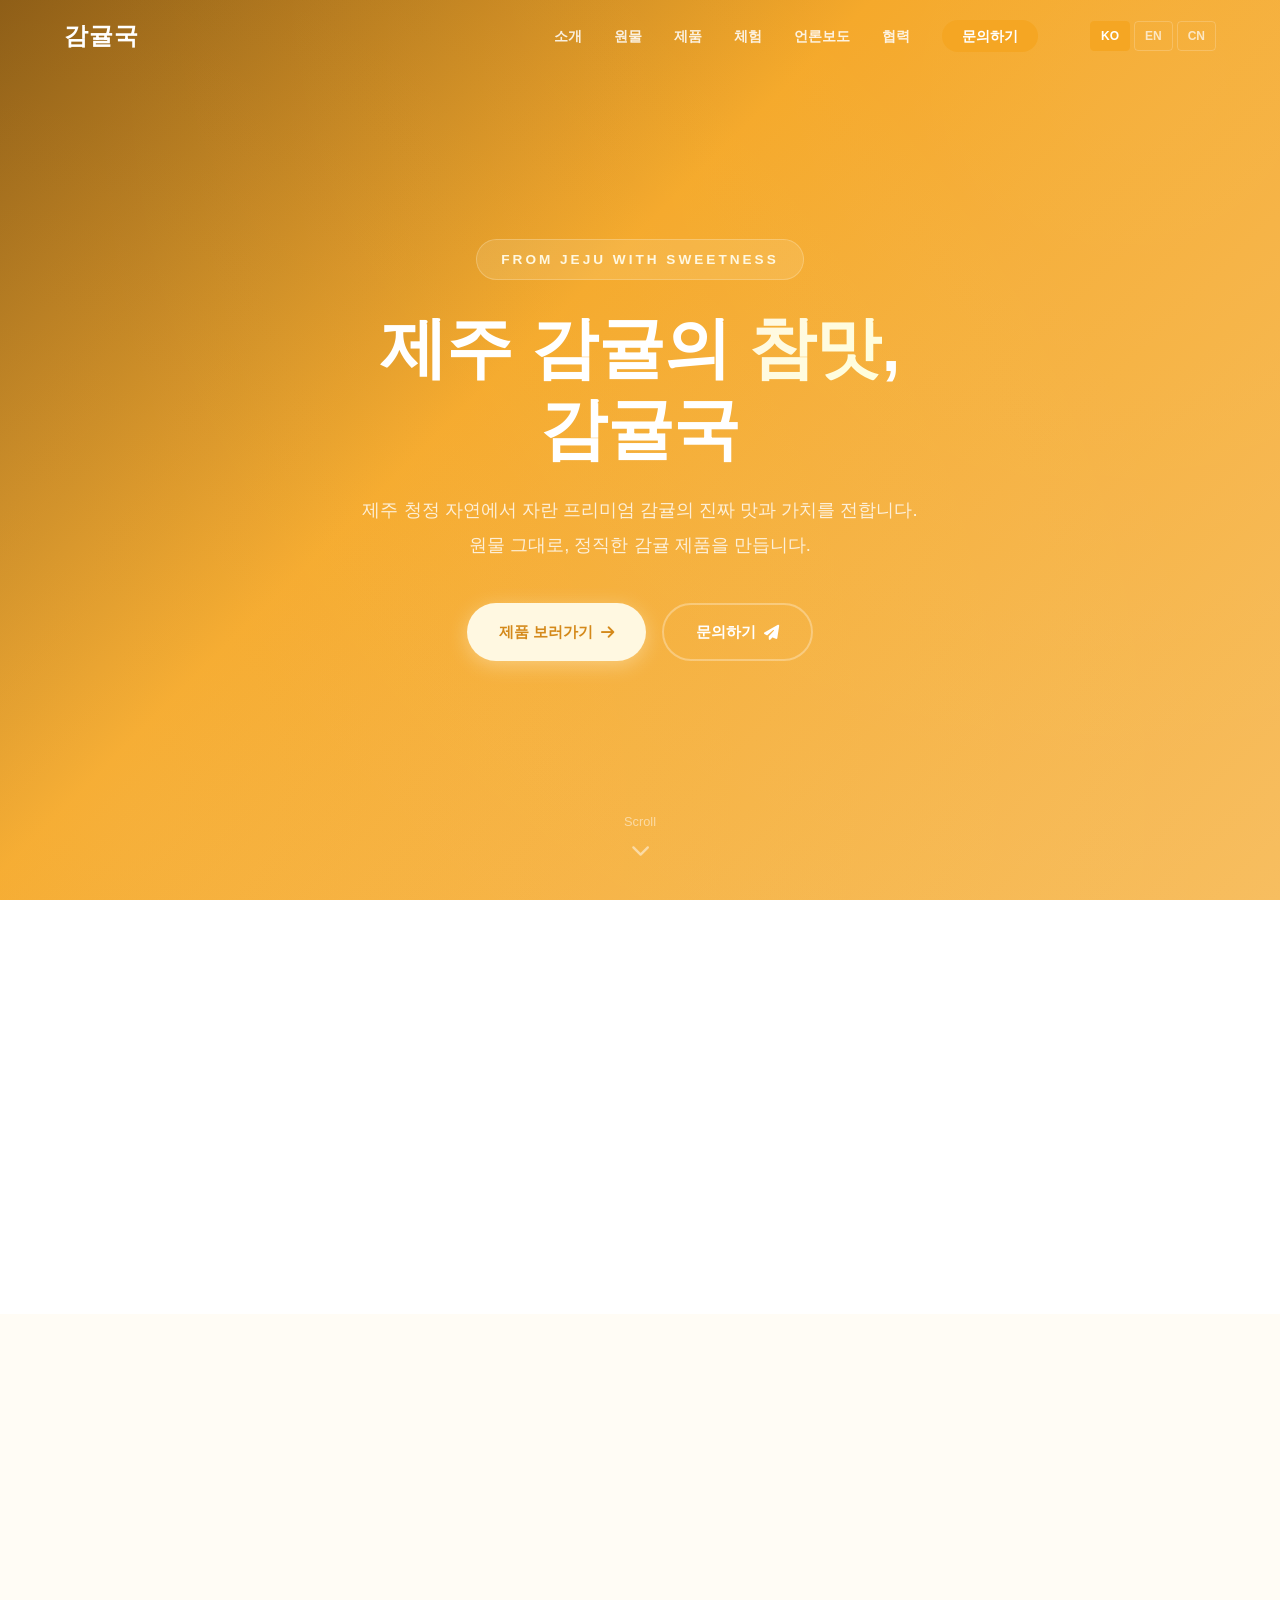
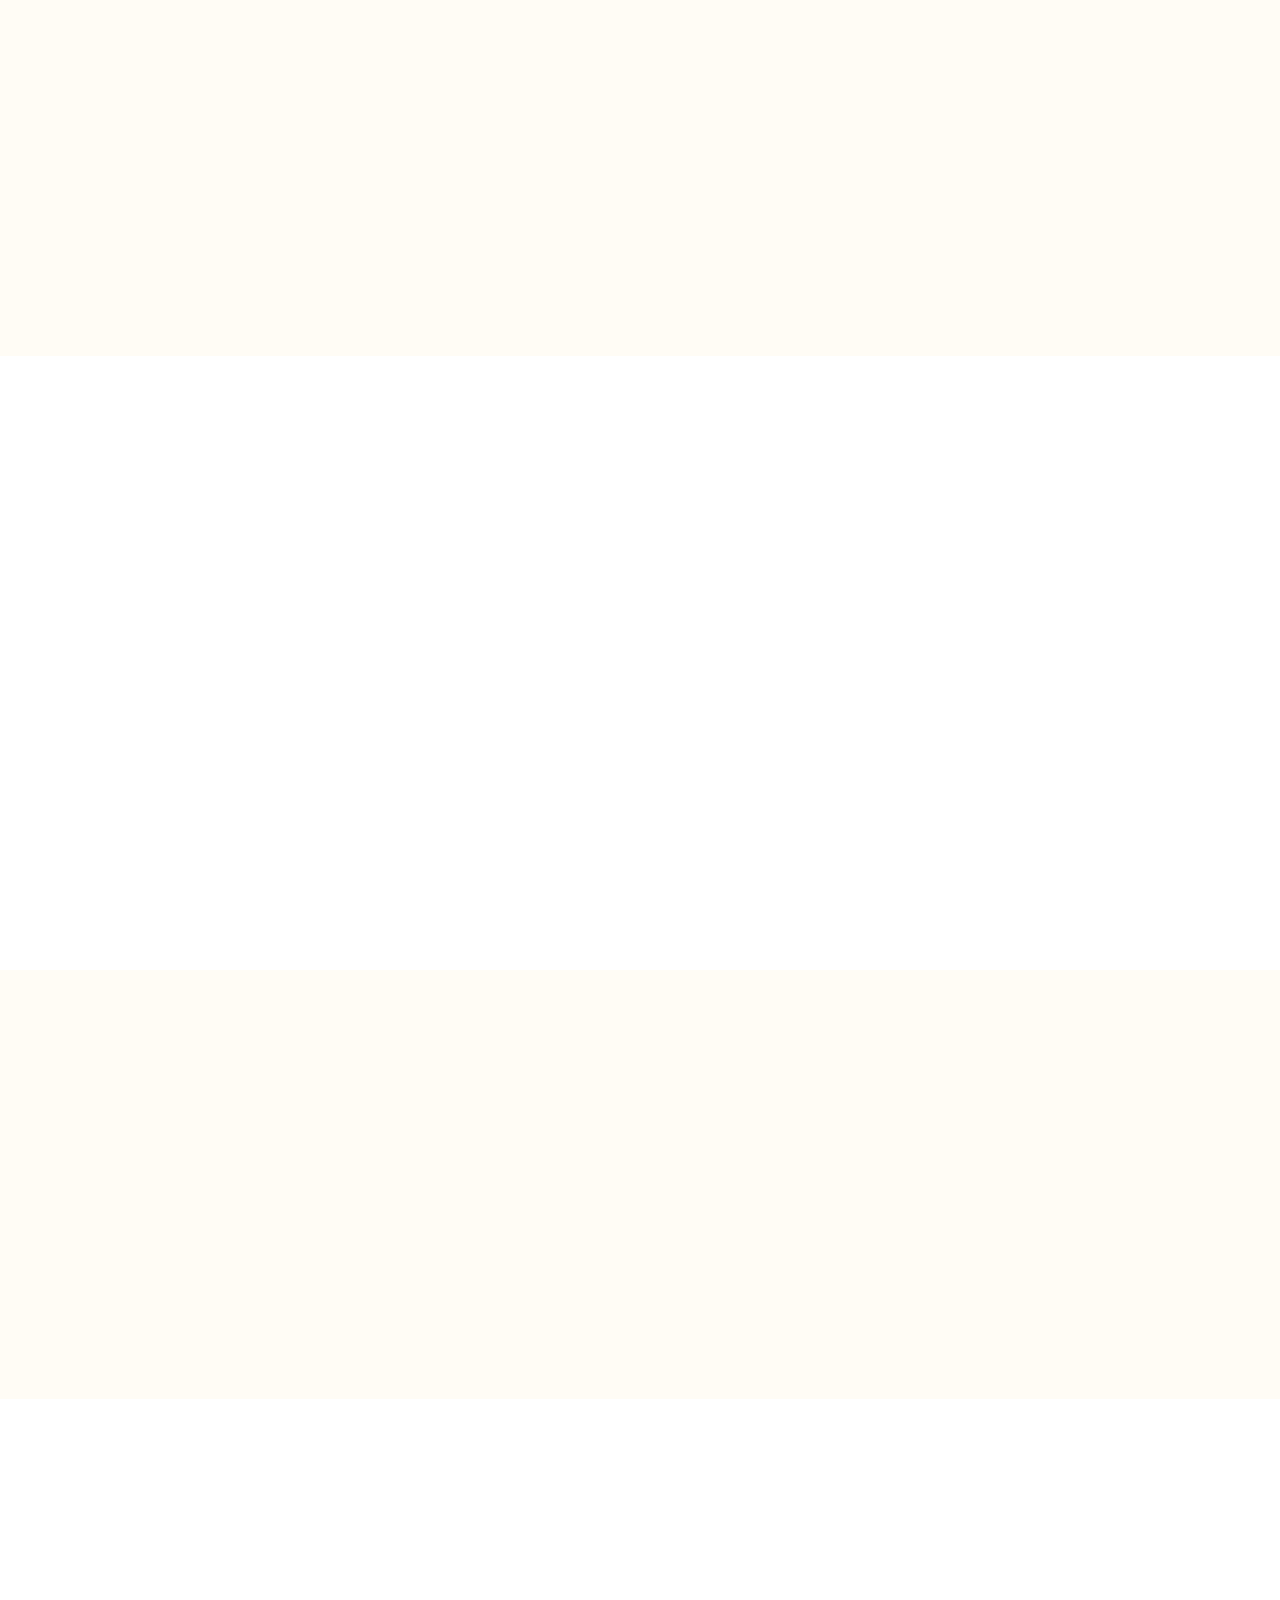
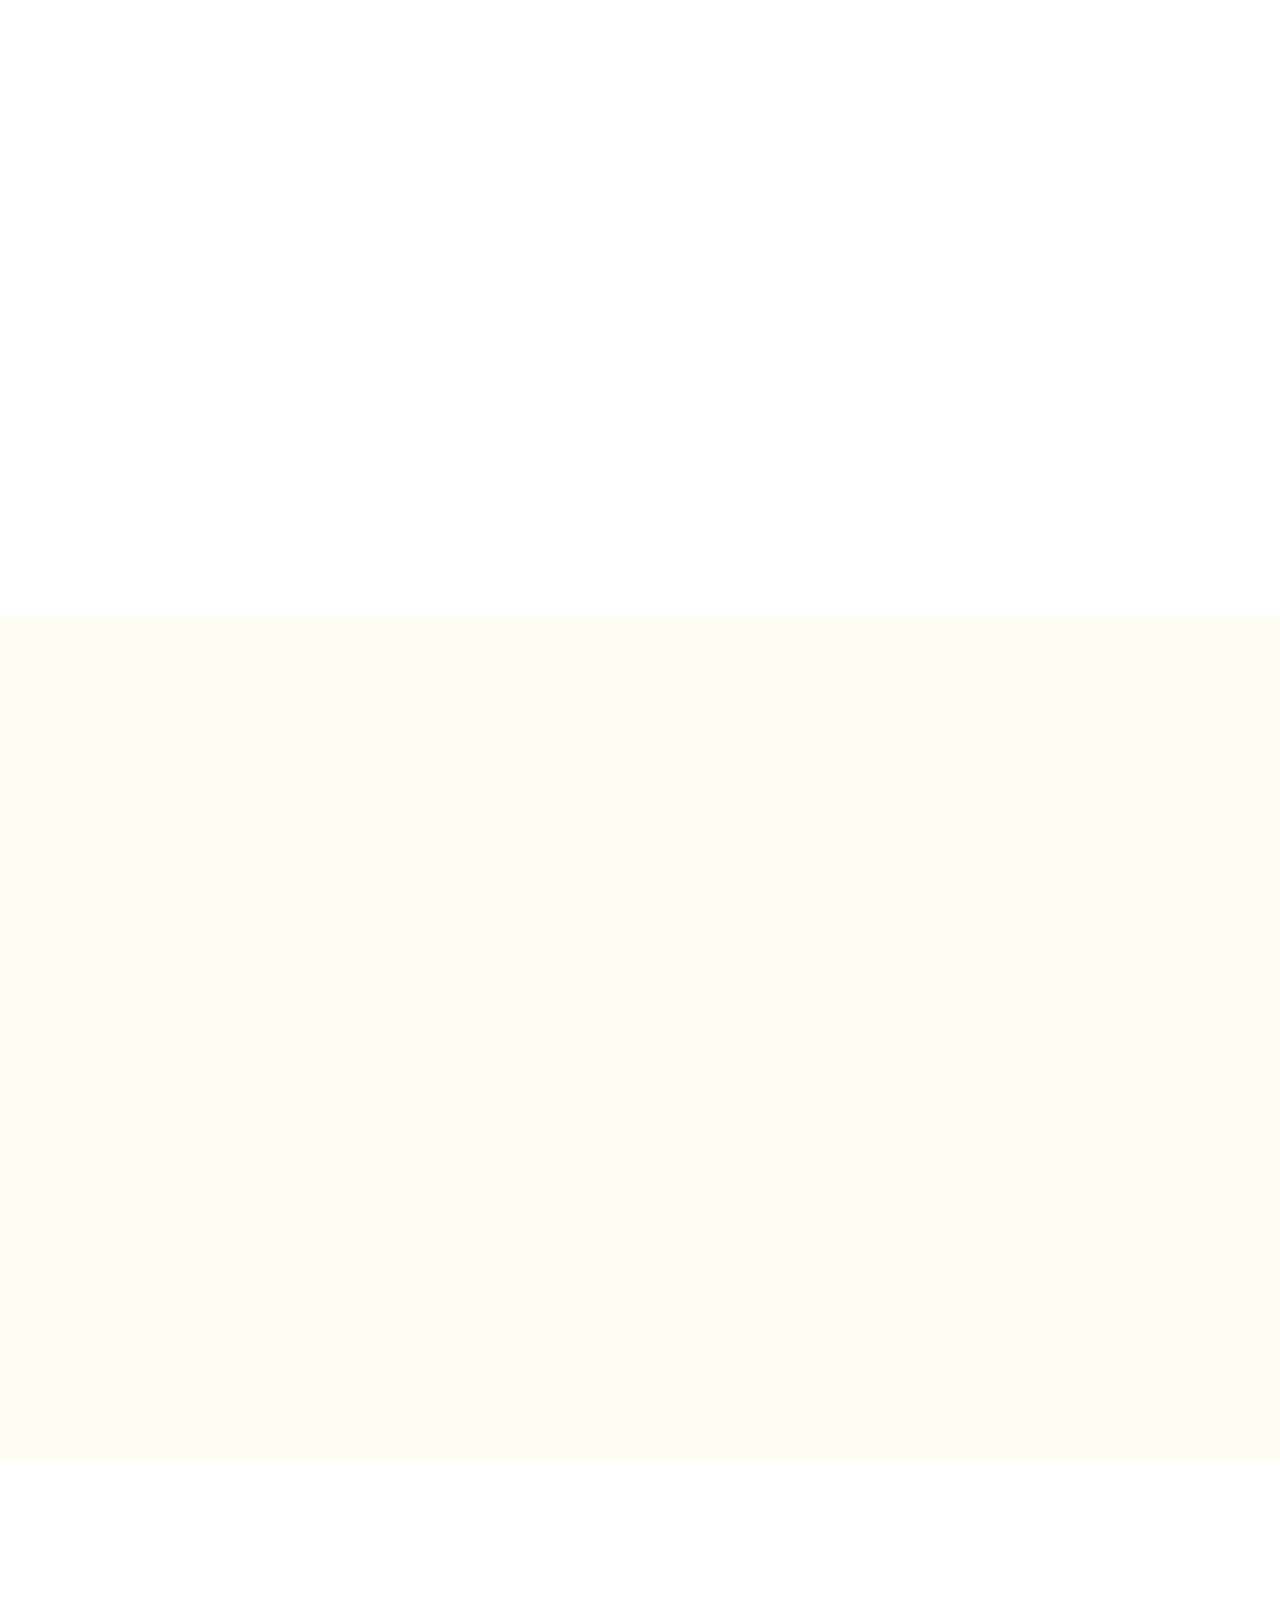
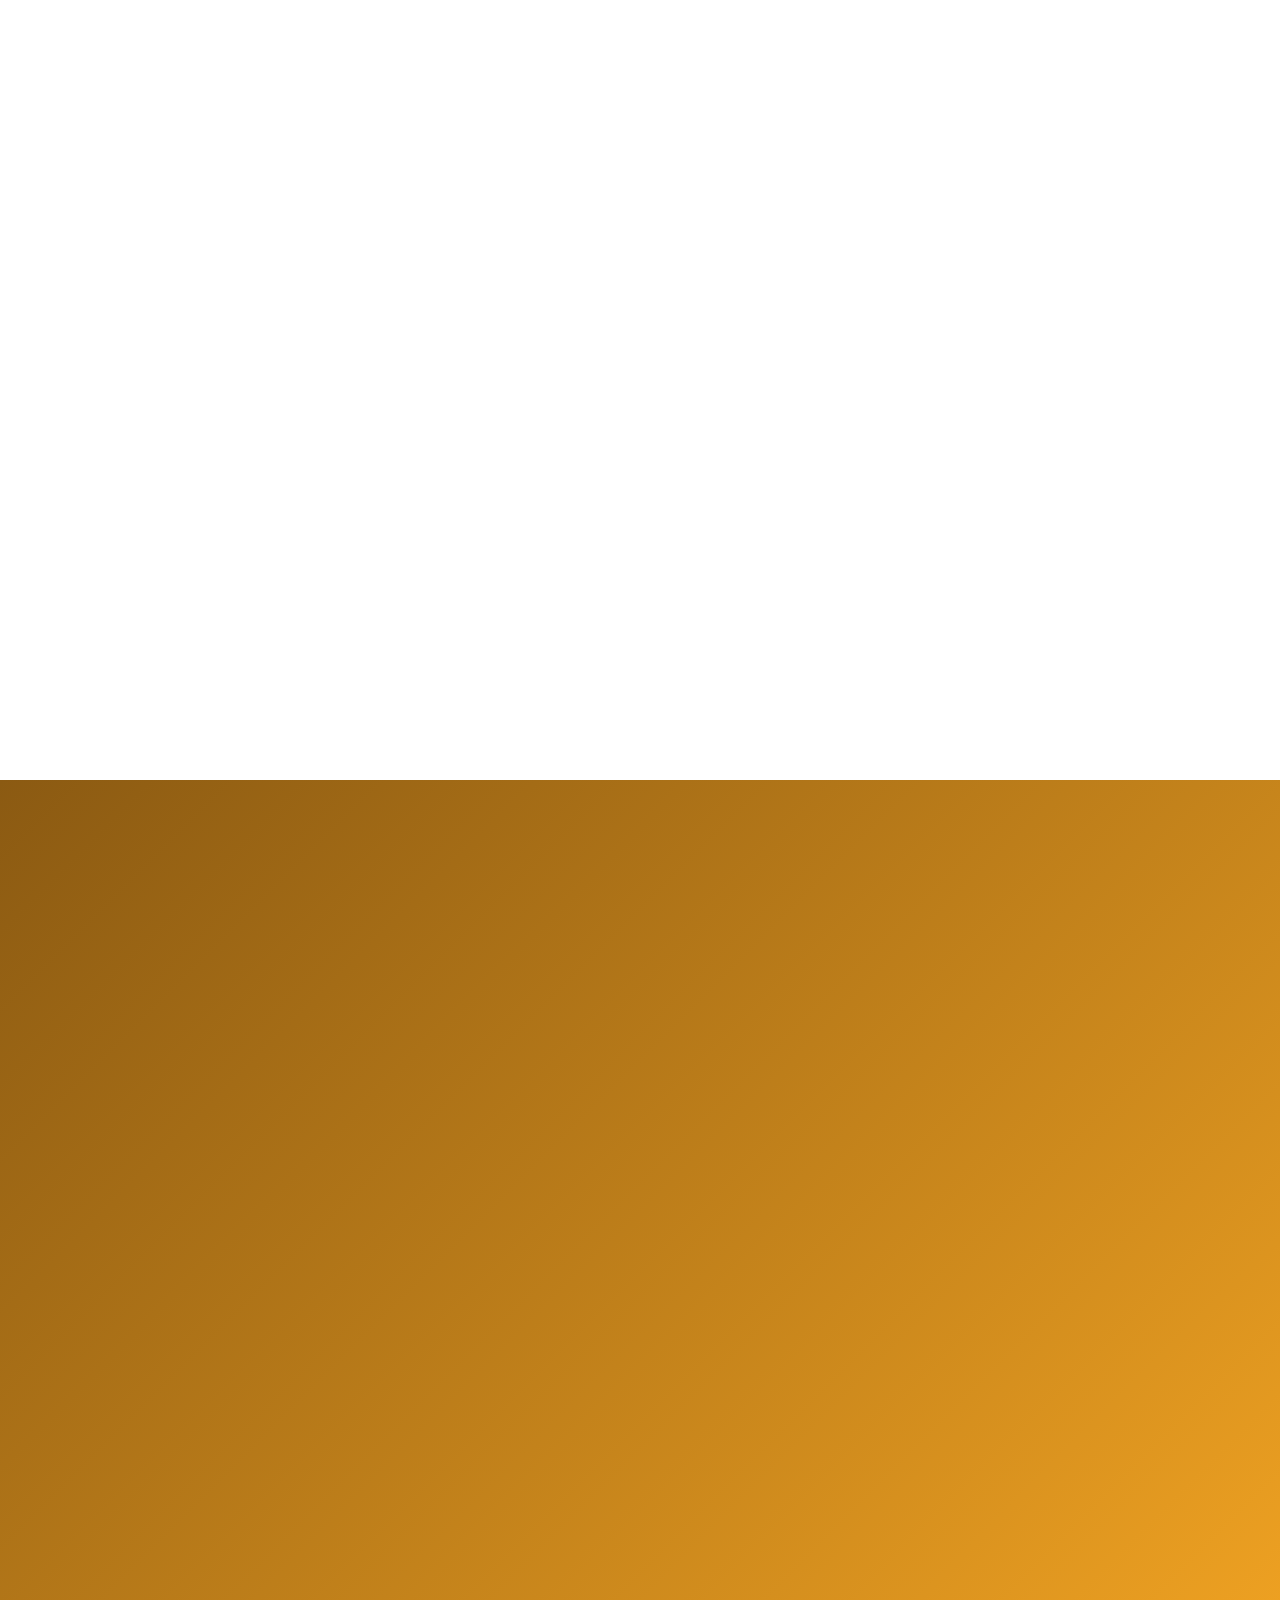
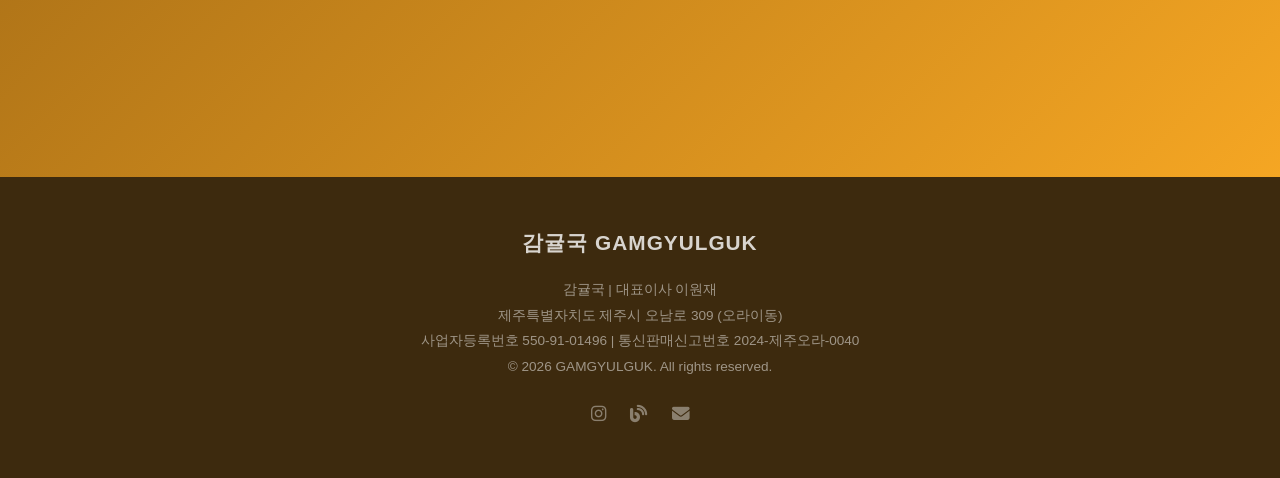
==== commit 838c611a: "ㅇ ㅇ" ====
--- a/index.html
+++ b/index.html
@@ -110,9 +110,6 @@
             <span class="section-tag">RAW MATERIALS</span>
             <h2>프리미엄<br>제주 감귤 원물</h2>
             <p class="ingredients-desc"><strong>제주 청정 환경에서 자란</strong><br>최상급 감귤 원물을 직접 선별합니다</p>
-            <a href="#" class="btn-store">
-                원물 더 보기 <i class="fas fa-chevron-right"></i>
-            </a>
         </div>
         <div class="ingredients-image fade-in">
             <img src="../images/raw_materials.jpg" alt="제주 감귤 원물">
@@ -130,9 +127,6 @@
             <span class="section-tag">PRODUCTS</span>
             <h2>감귤국 제품</h2>
             <p class="products-desc">제주 감귤로 만든<br>프리미엄 감귤 가공식품</p>
-            <a href="#" class="btn-store">
-                제품 보러가기 <i class="fas fa-chevron-right"></i>
-            </a>
         </div>
     </div>
 </section>
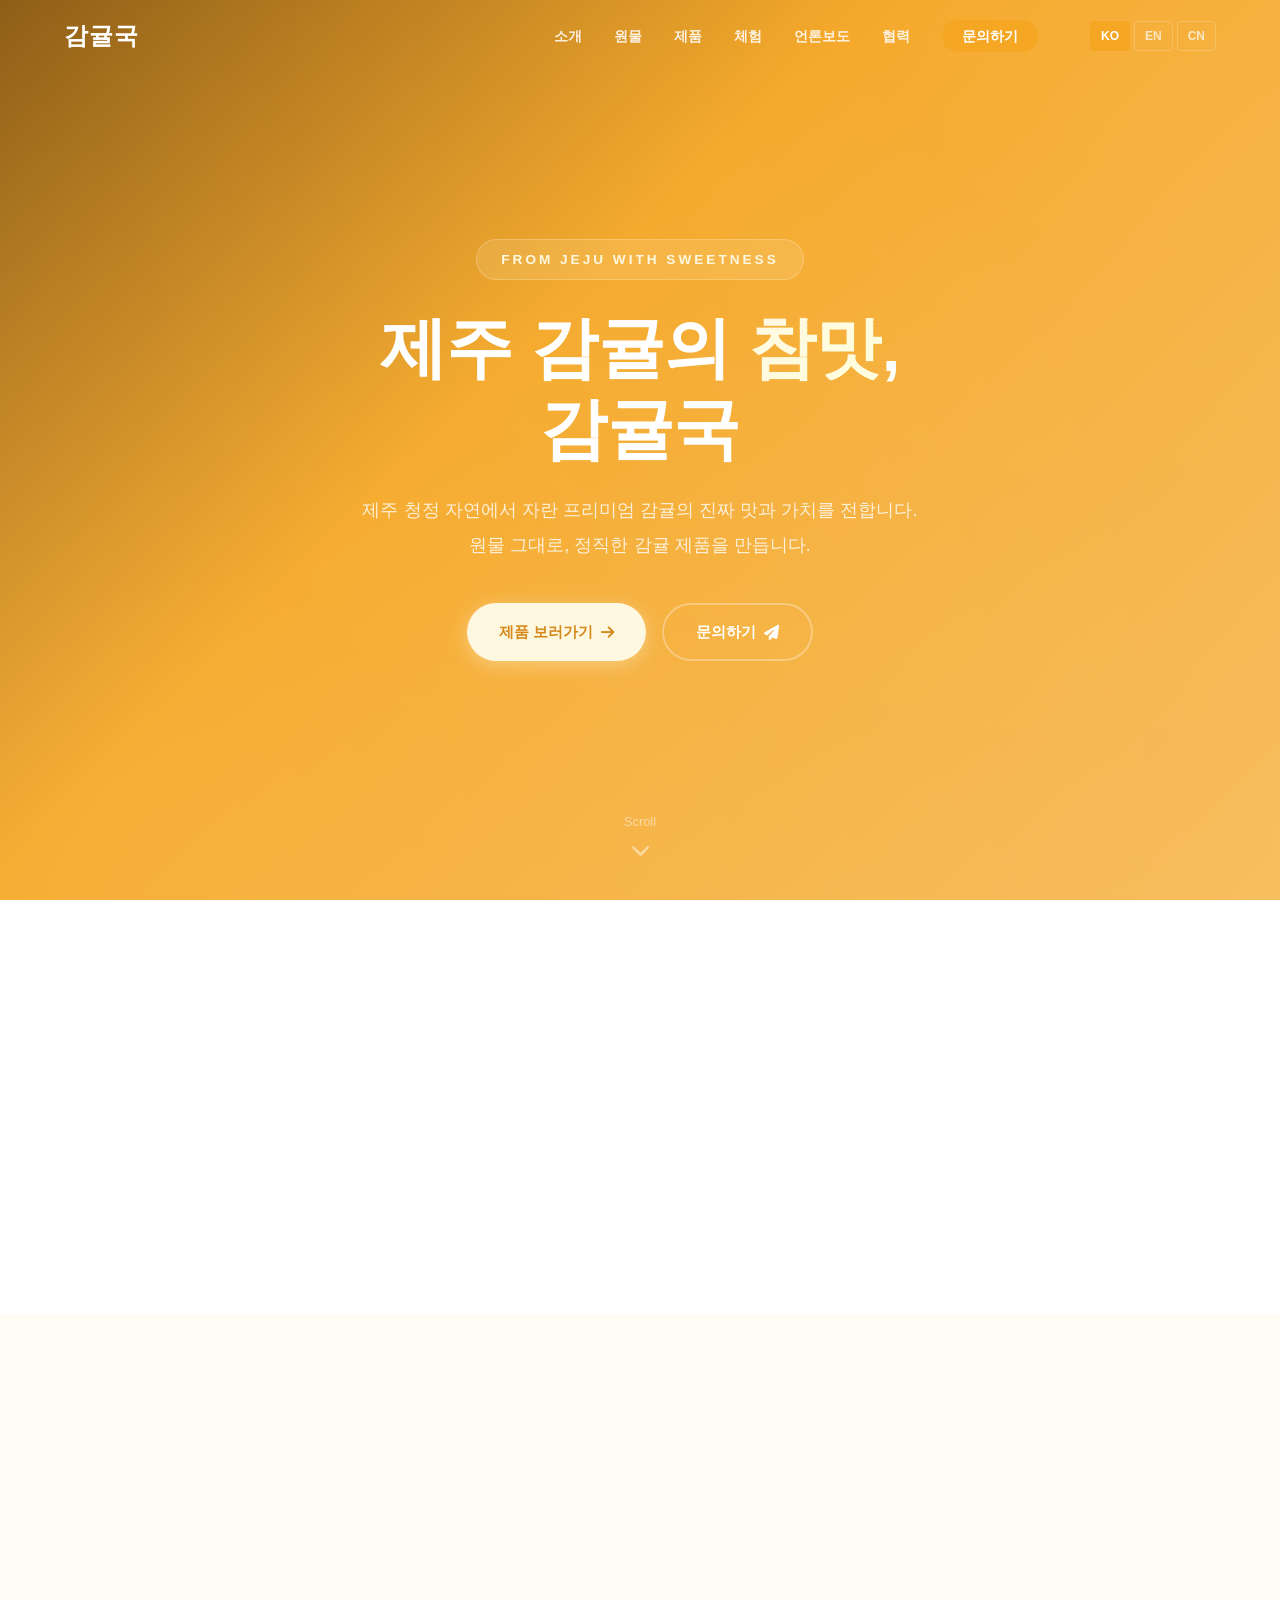
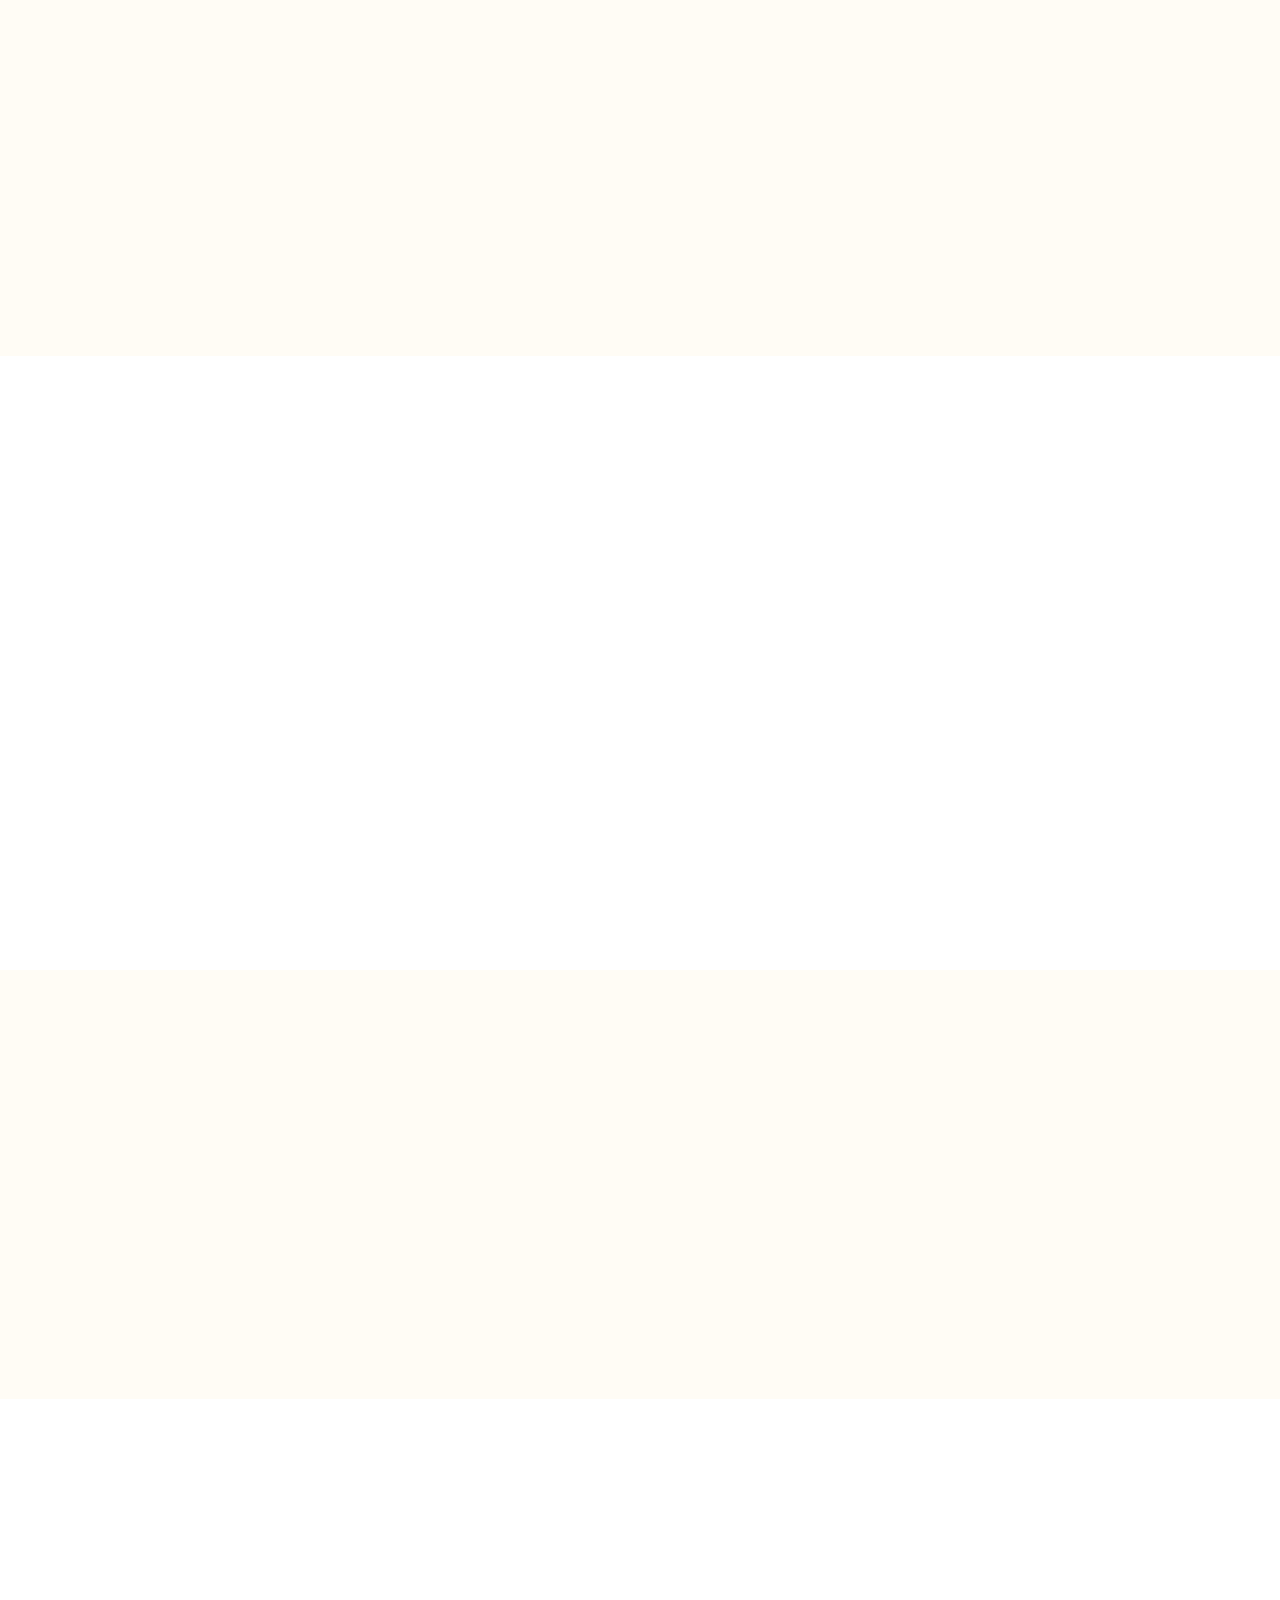
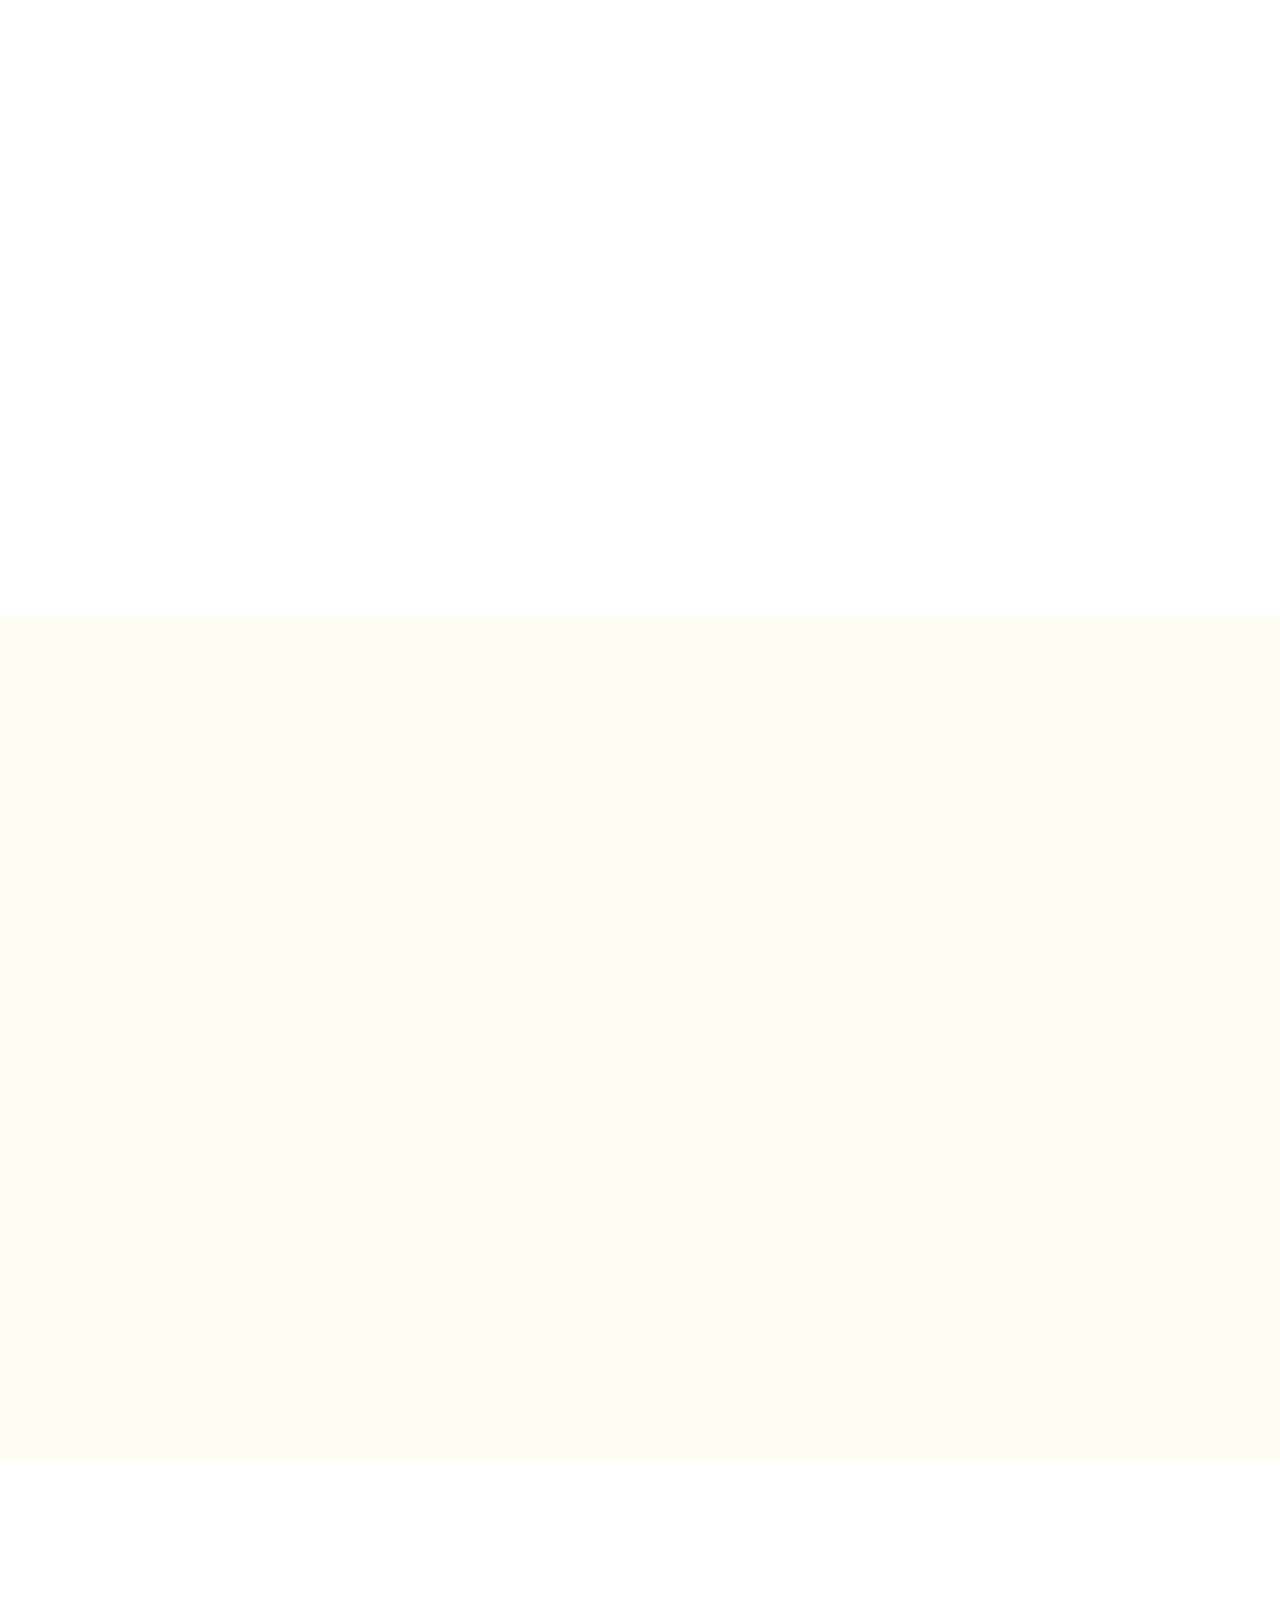
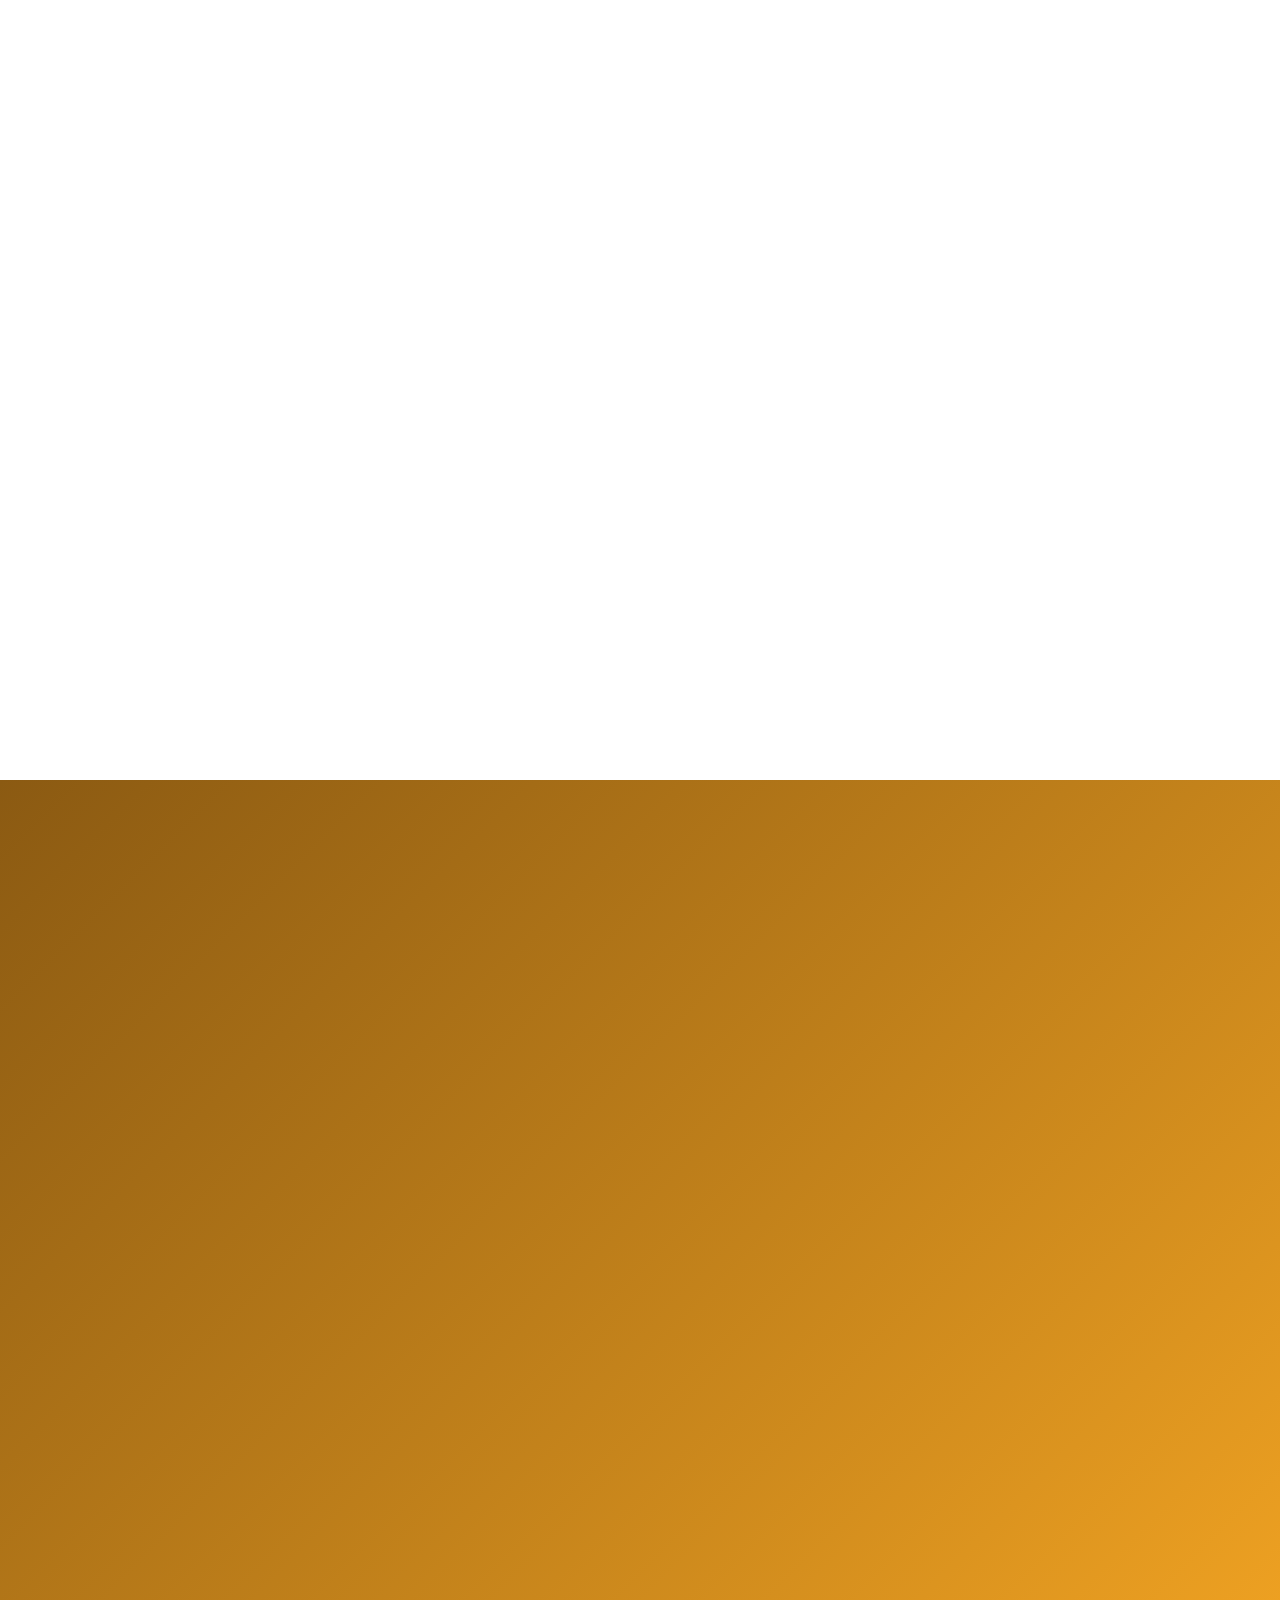
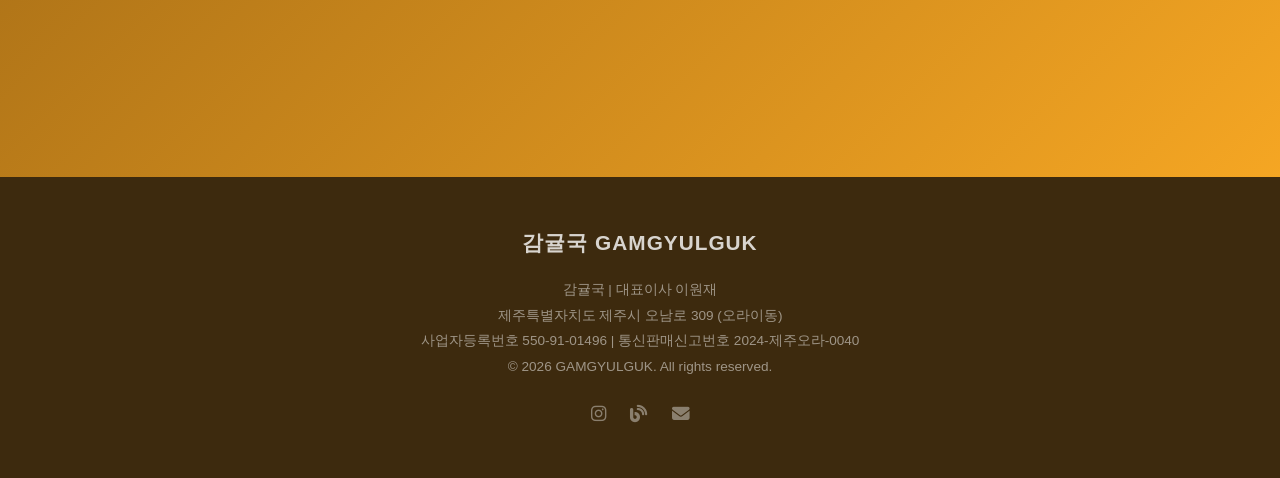
==== commit 2a131bc9: "ㅇ ㅇ" ====
--- a/index.html
+++ b/index.html
@@ -112,7 +112,7 @@
             <p class="ingredients-desc"><strong>제주 청정 환경에서 자란</strong><br>최상급 감귤 원물을 직접 선별합니다</p>
         </div>
         <div class="ingredients-image fade-in">
-            <img src="../images/raw_materials.jpg" alt="제주 감귤 원물">
+            <img src="images\raw_materials.jpg" alt="제주 감귤 원물">
         </div>
     </div>
 </section>
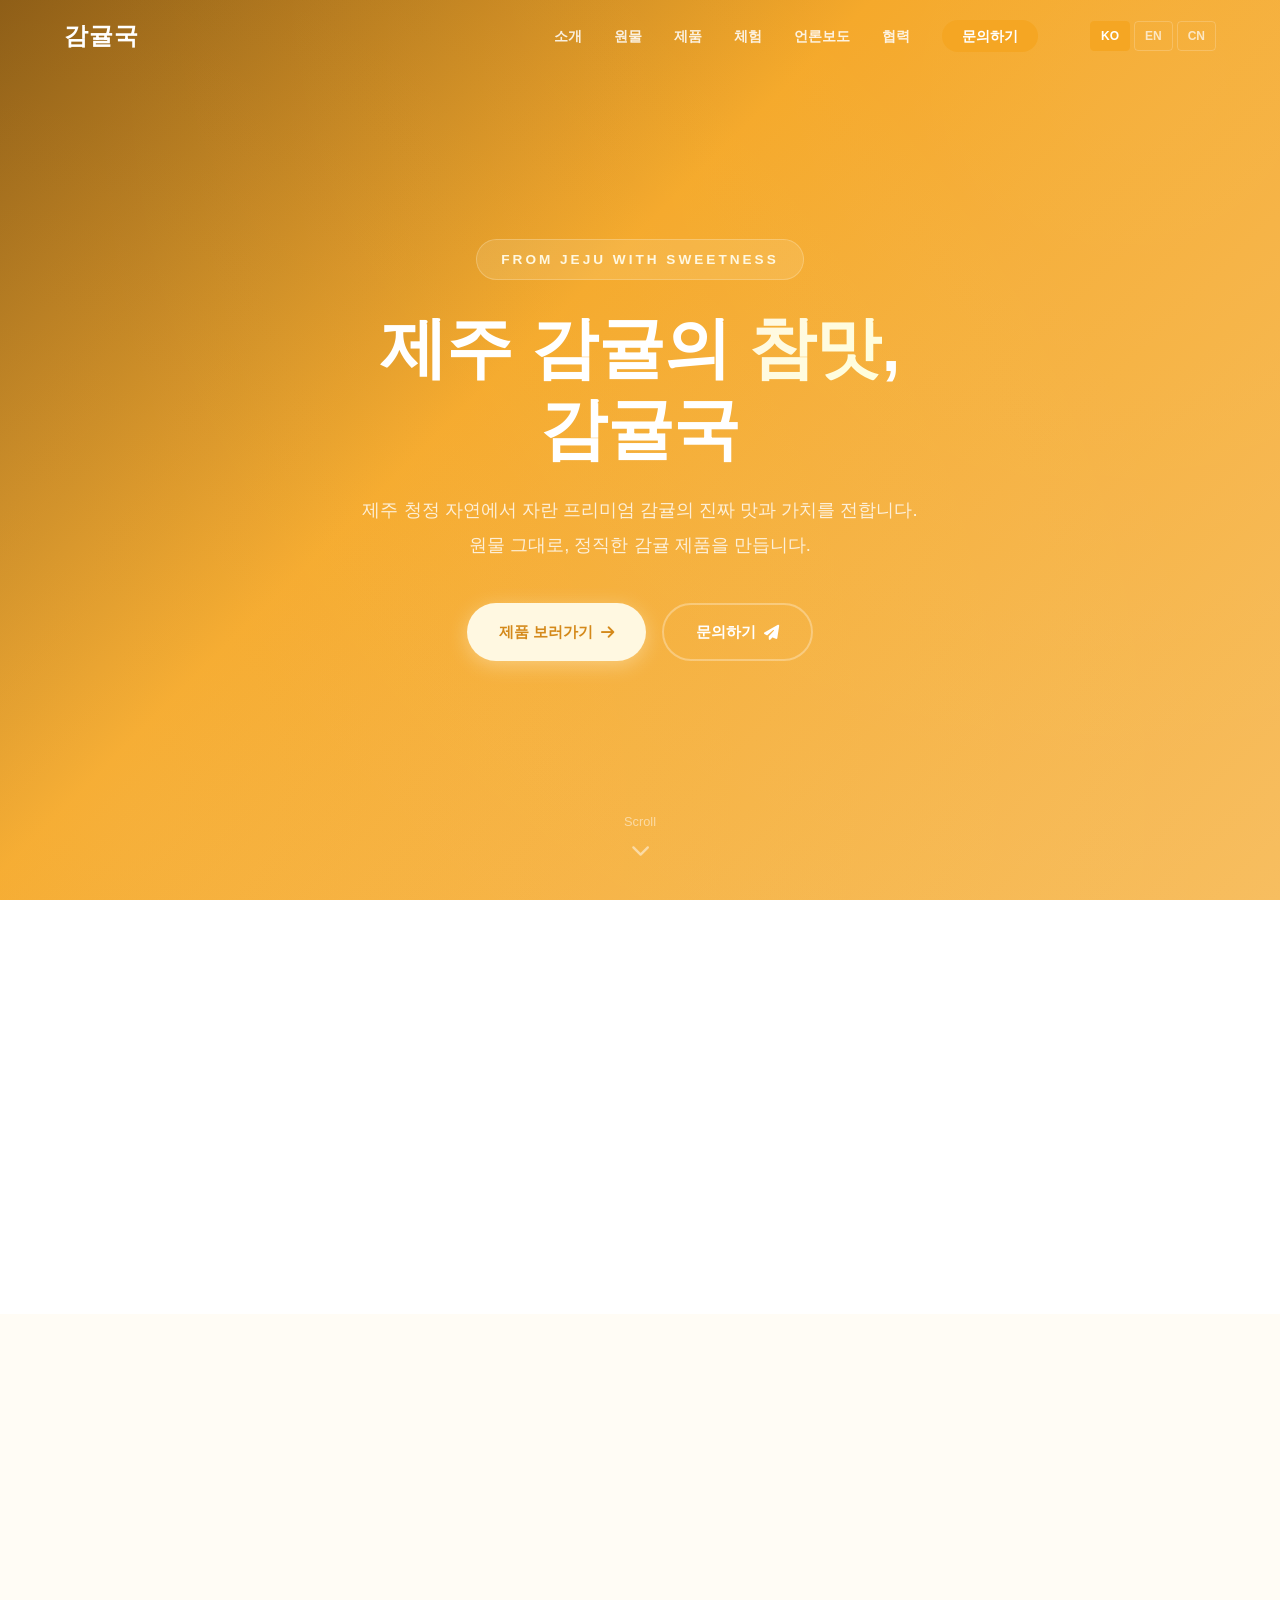
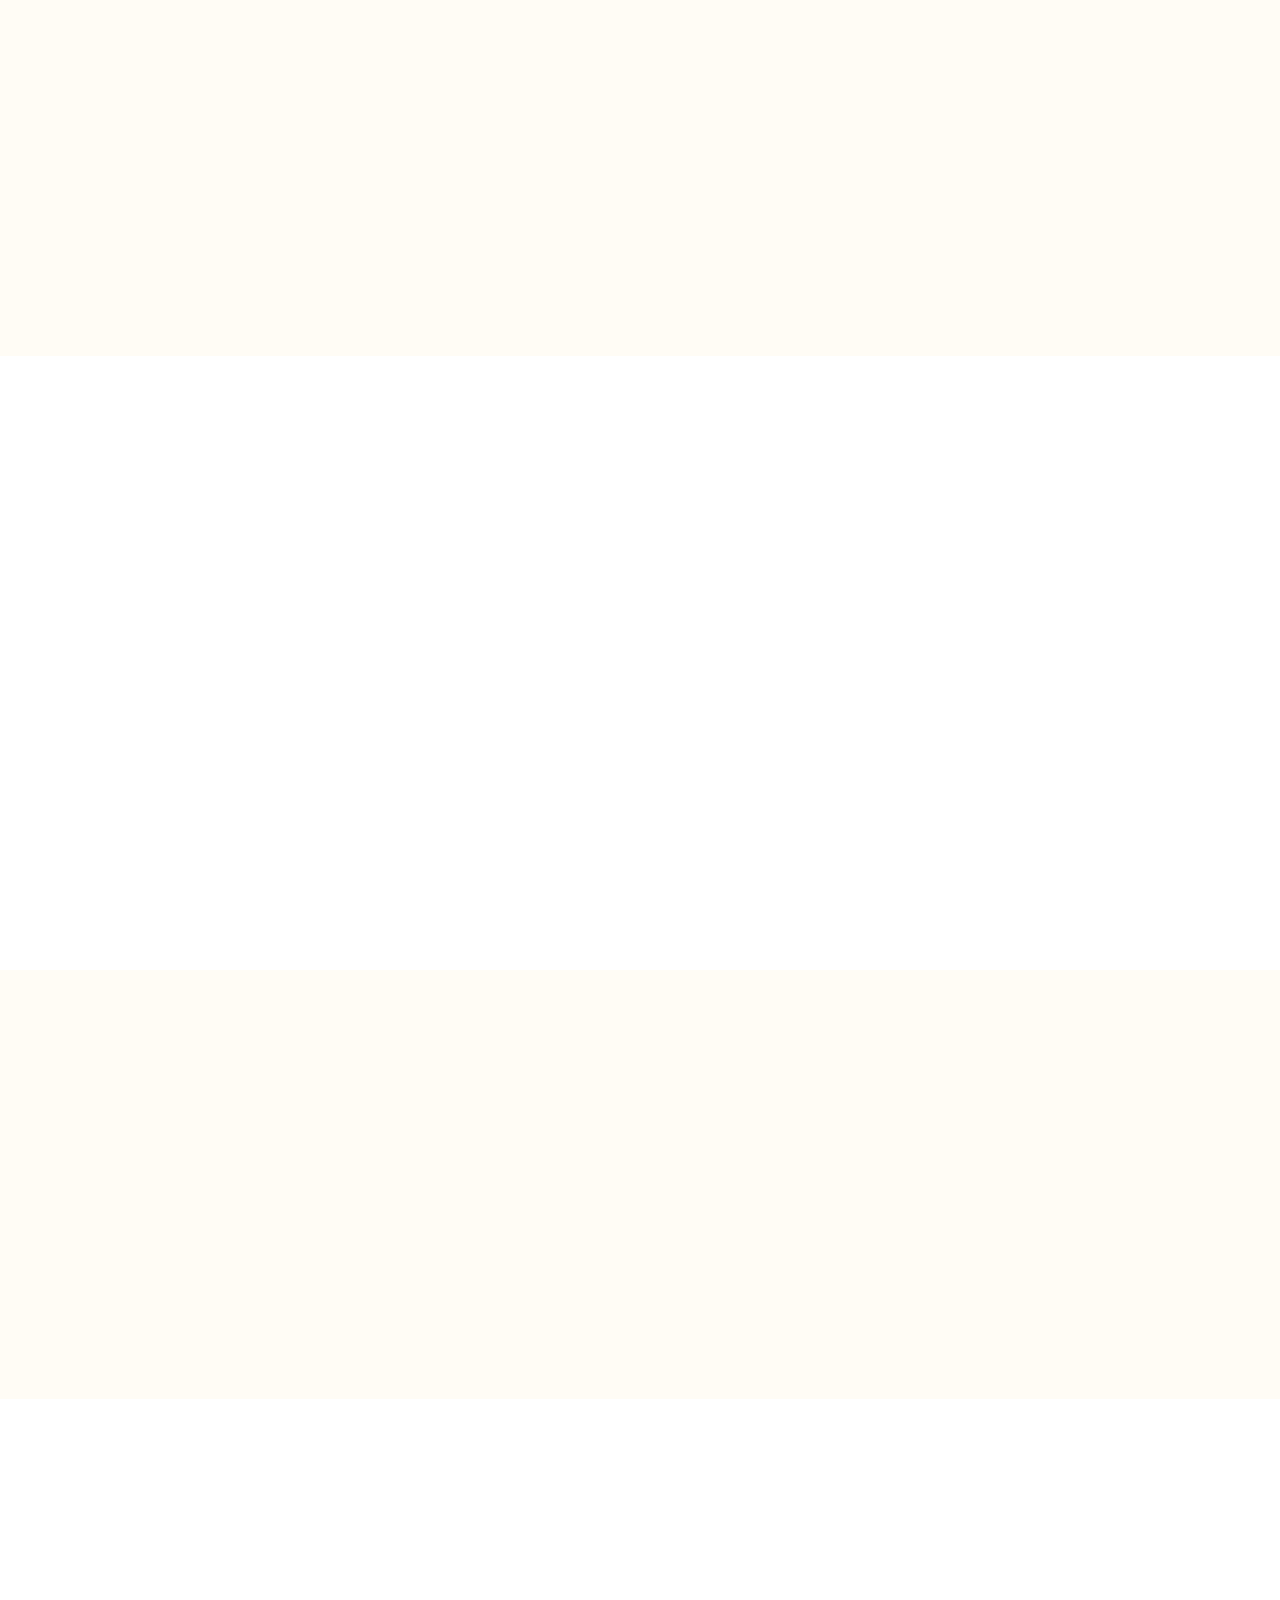
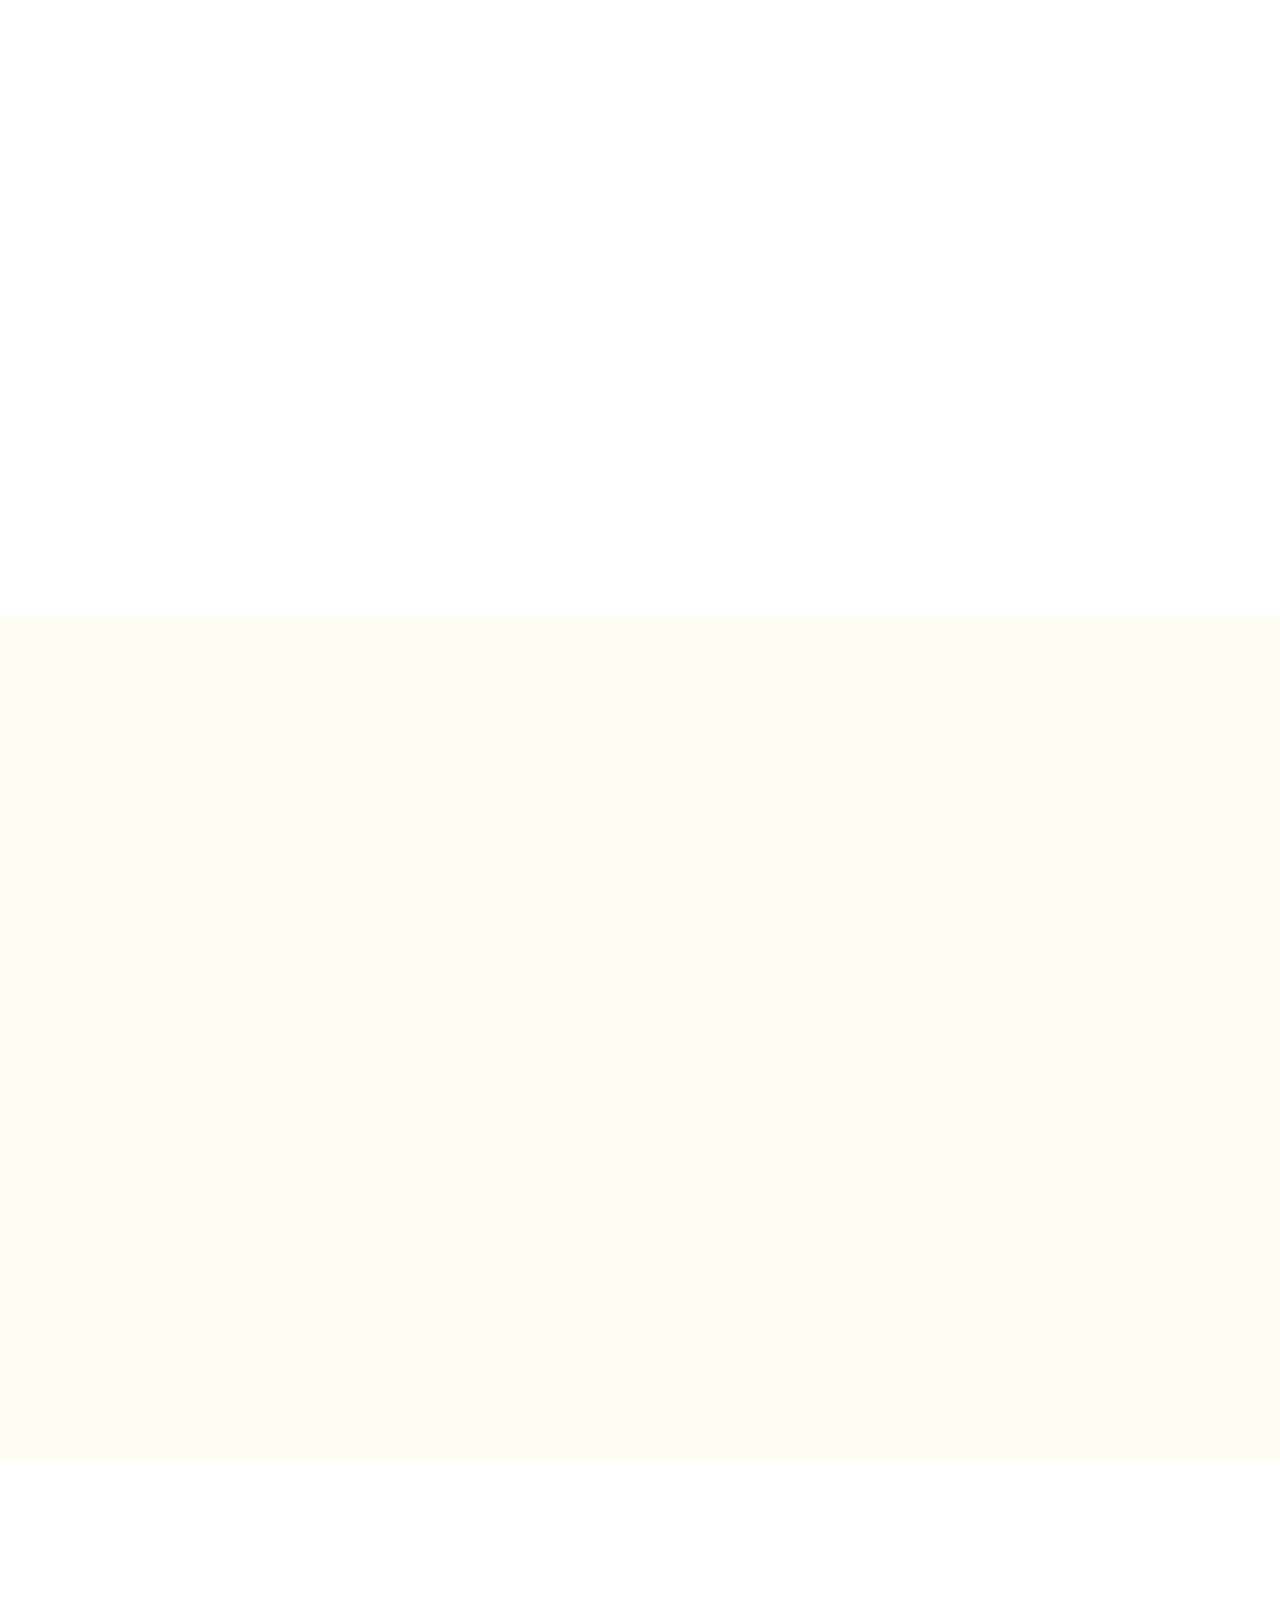
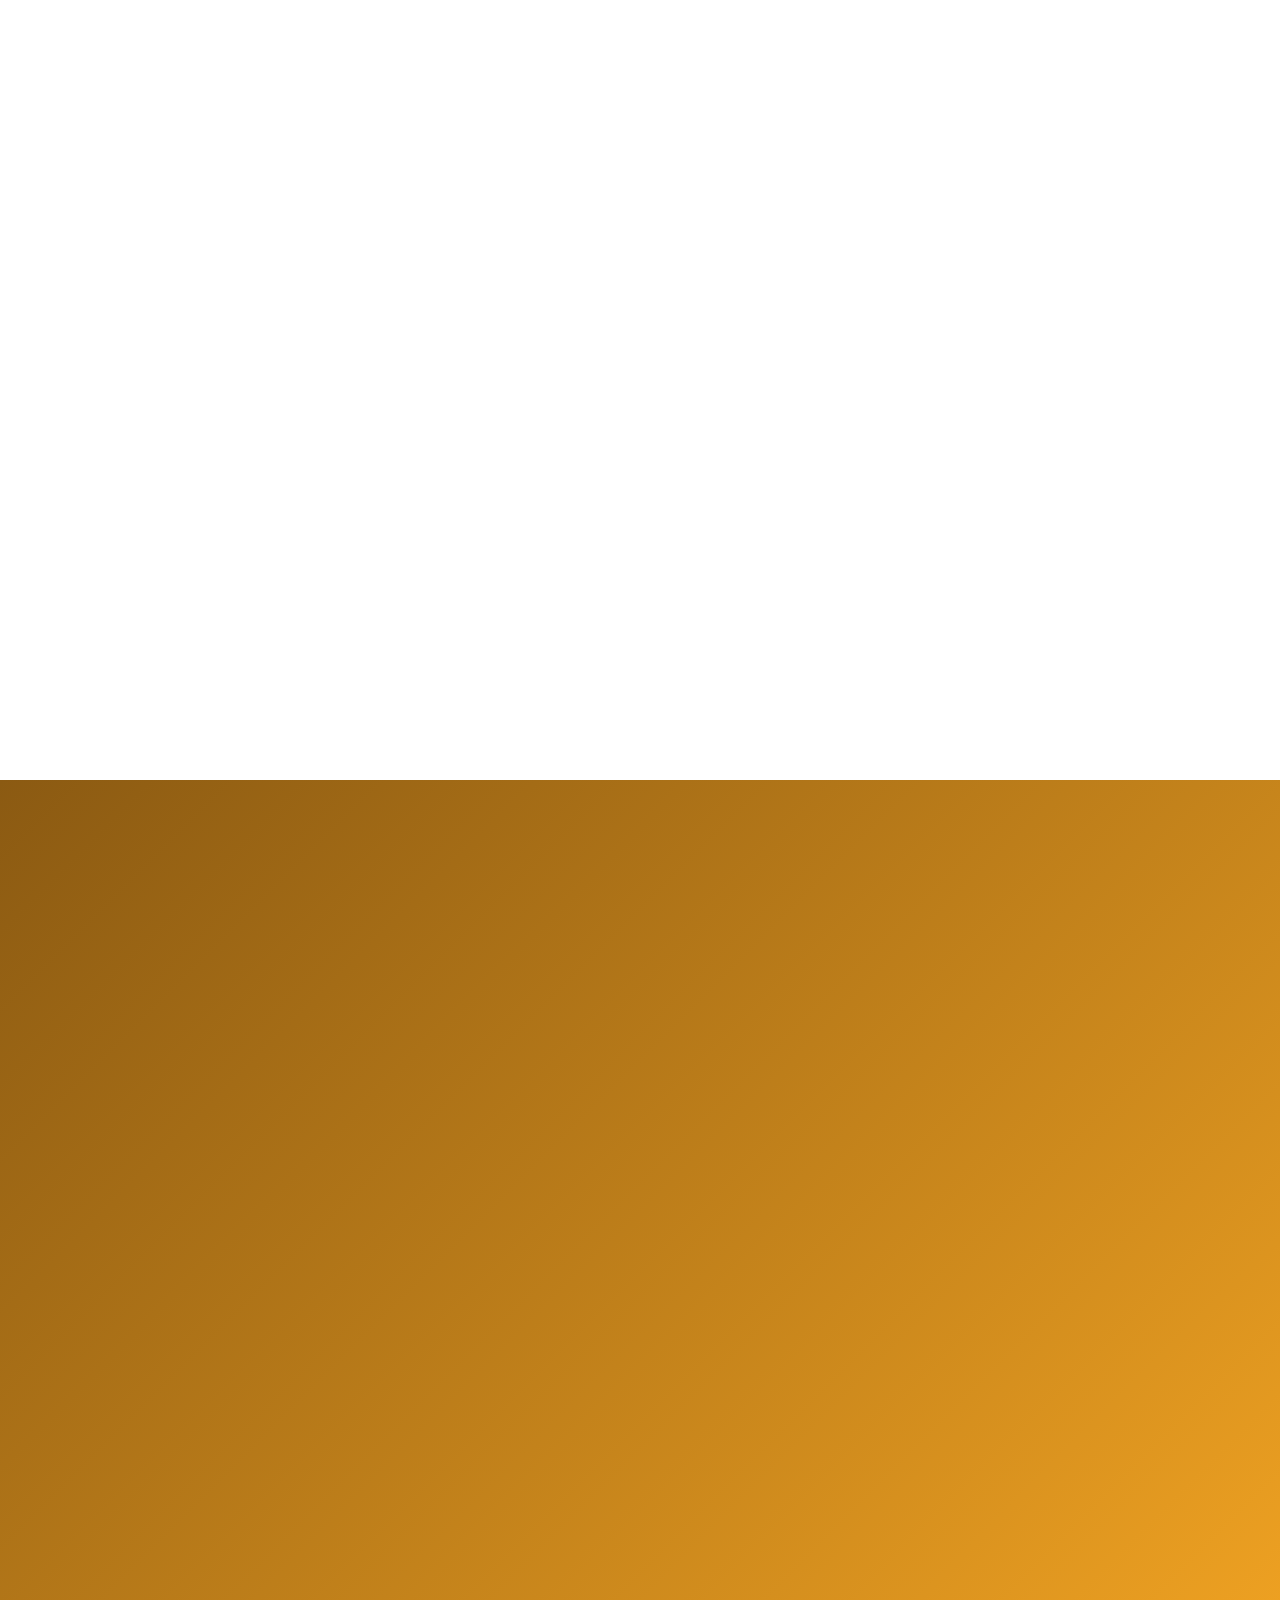
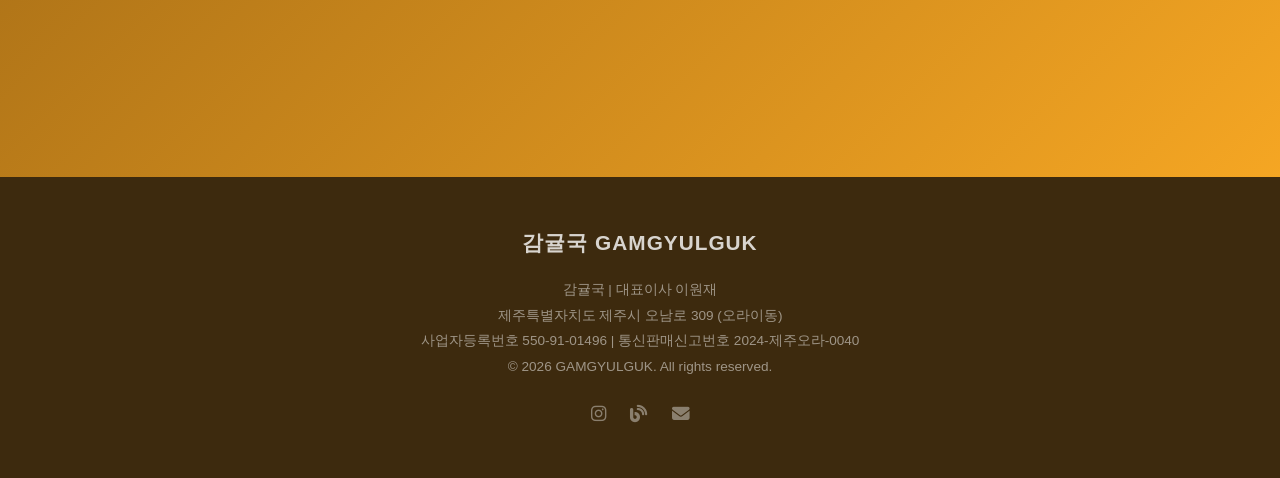
==== commit af150c0f: "ㅇ ㅇ" ====
--- a/index.html
+++ b/index.html
@@ -251,7 +251,7 @@
             <img src="images/Rusty_homies_logo.png" alt="Rusty Homies">
         </div>
         <div class="partner-logo-item fade-in">
-            <img src="images/so_that_jeju_logo.png" alt="소댓제주">
+            <img src="images/seomun_logo.png" alt="서문">
         </div>
         <div class="partner-logo-item fade-in">
             <img src="images/sumlution_logo.png" alt="숨루션">
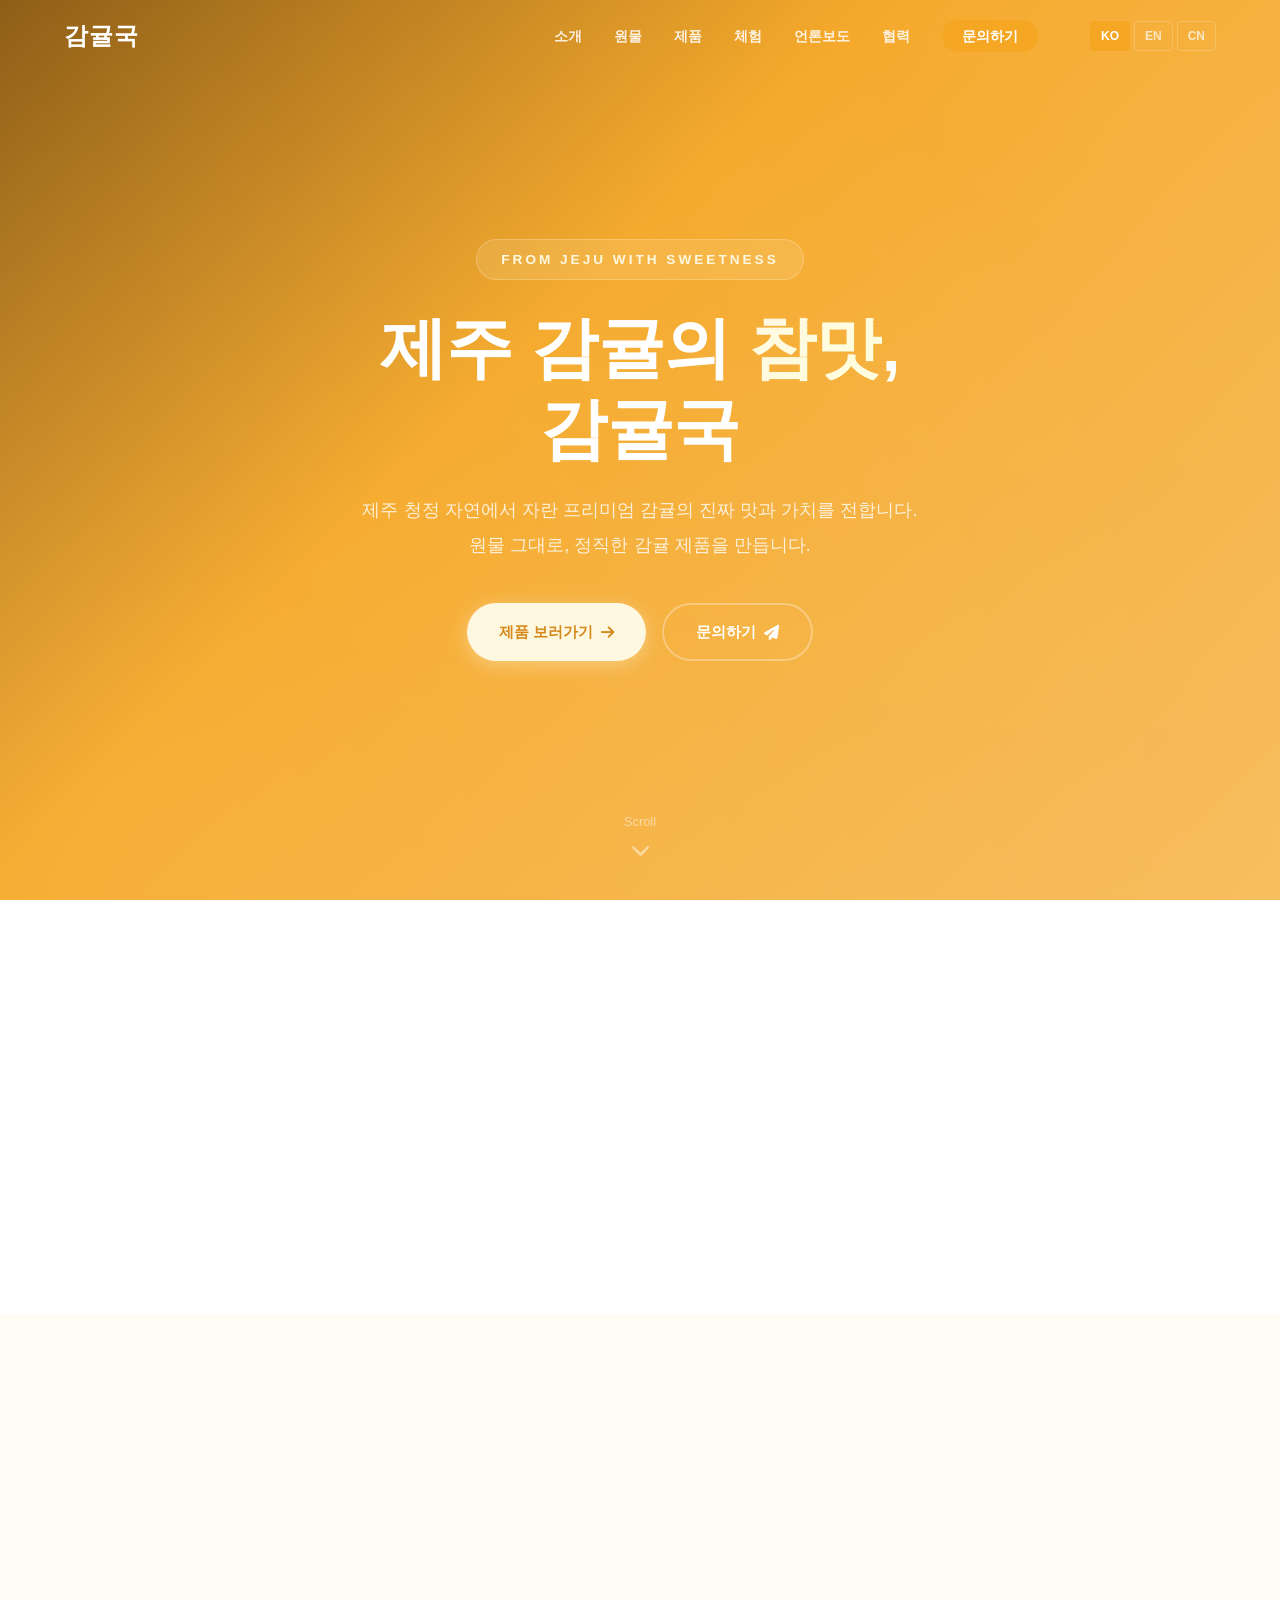
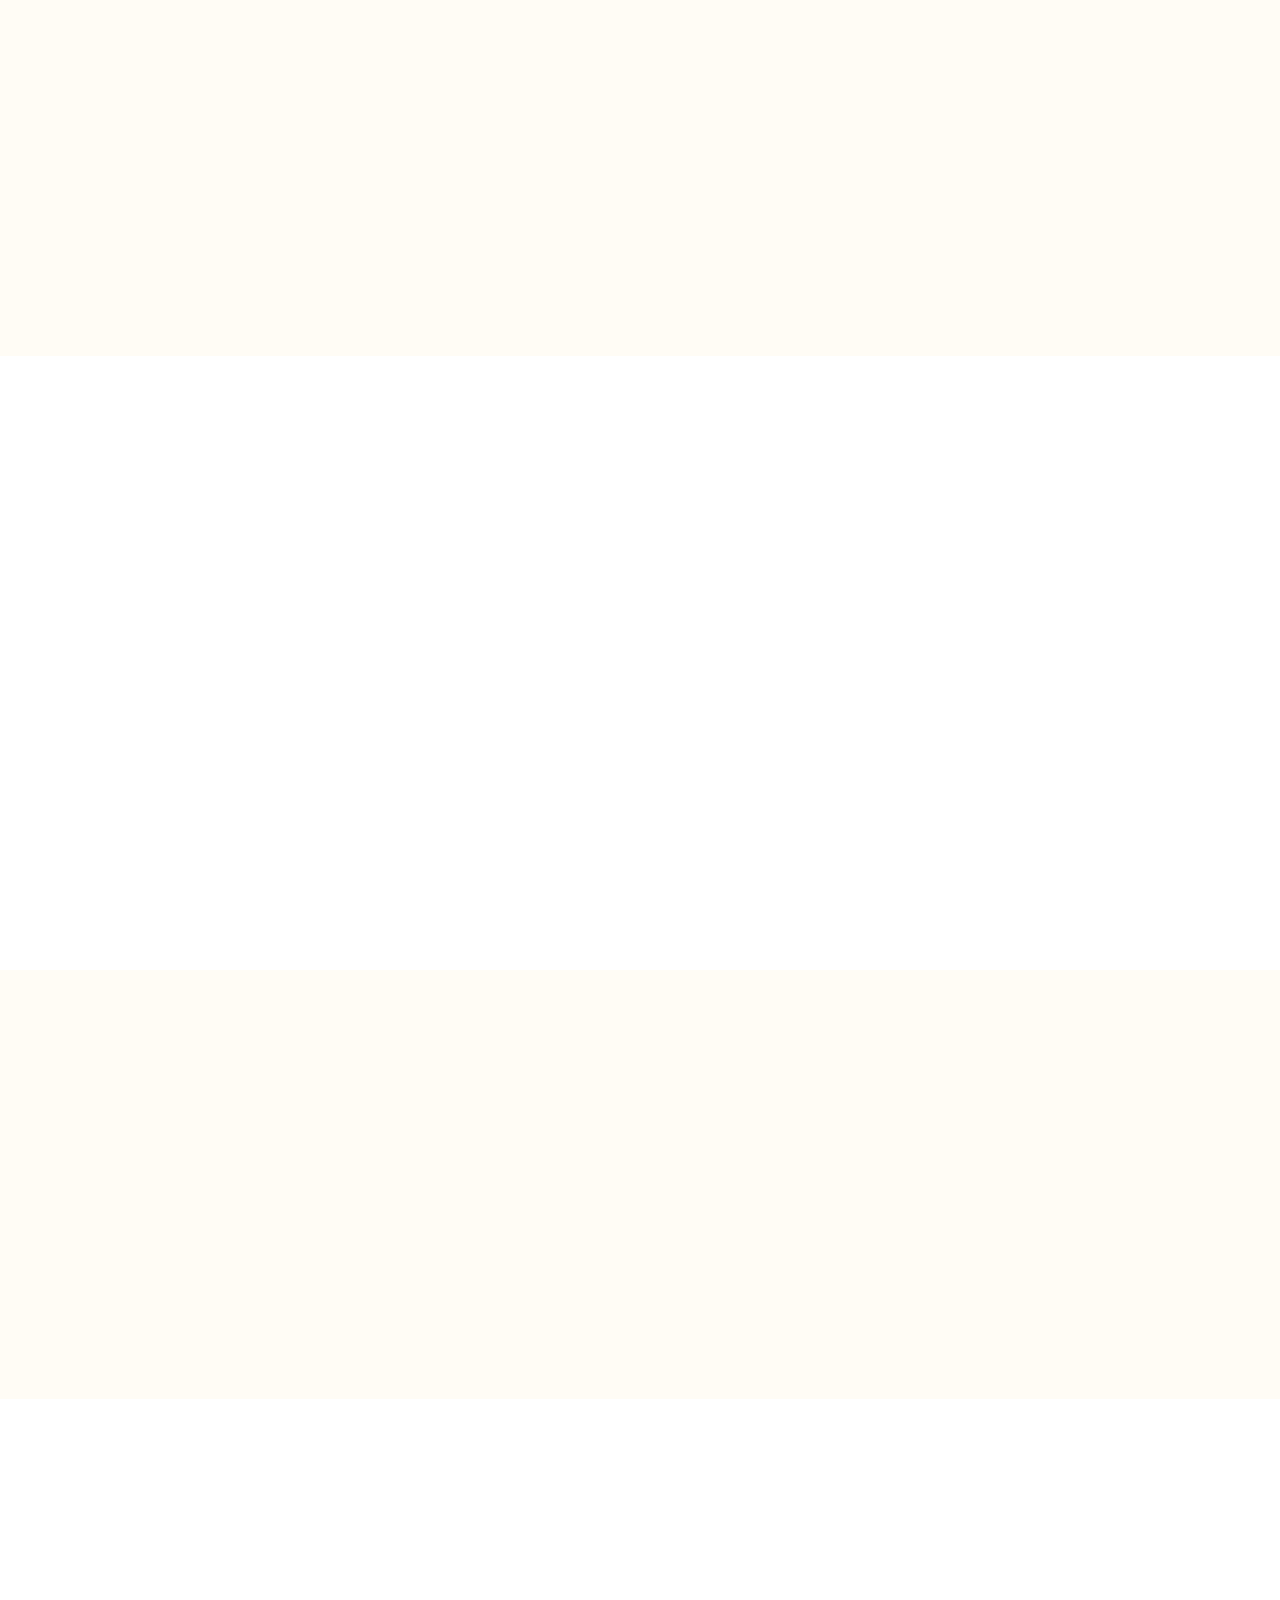
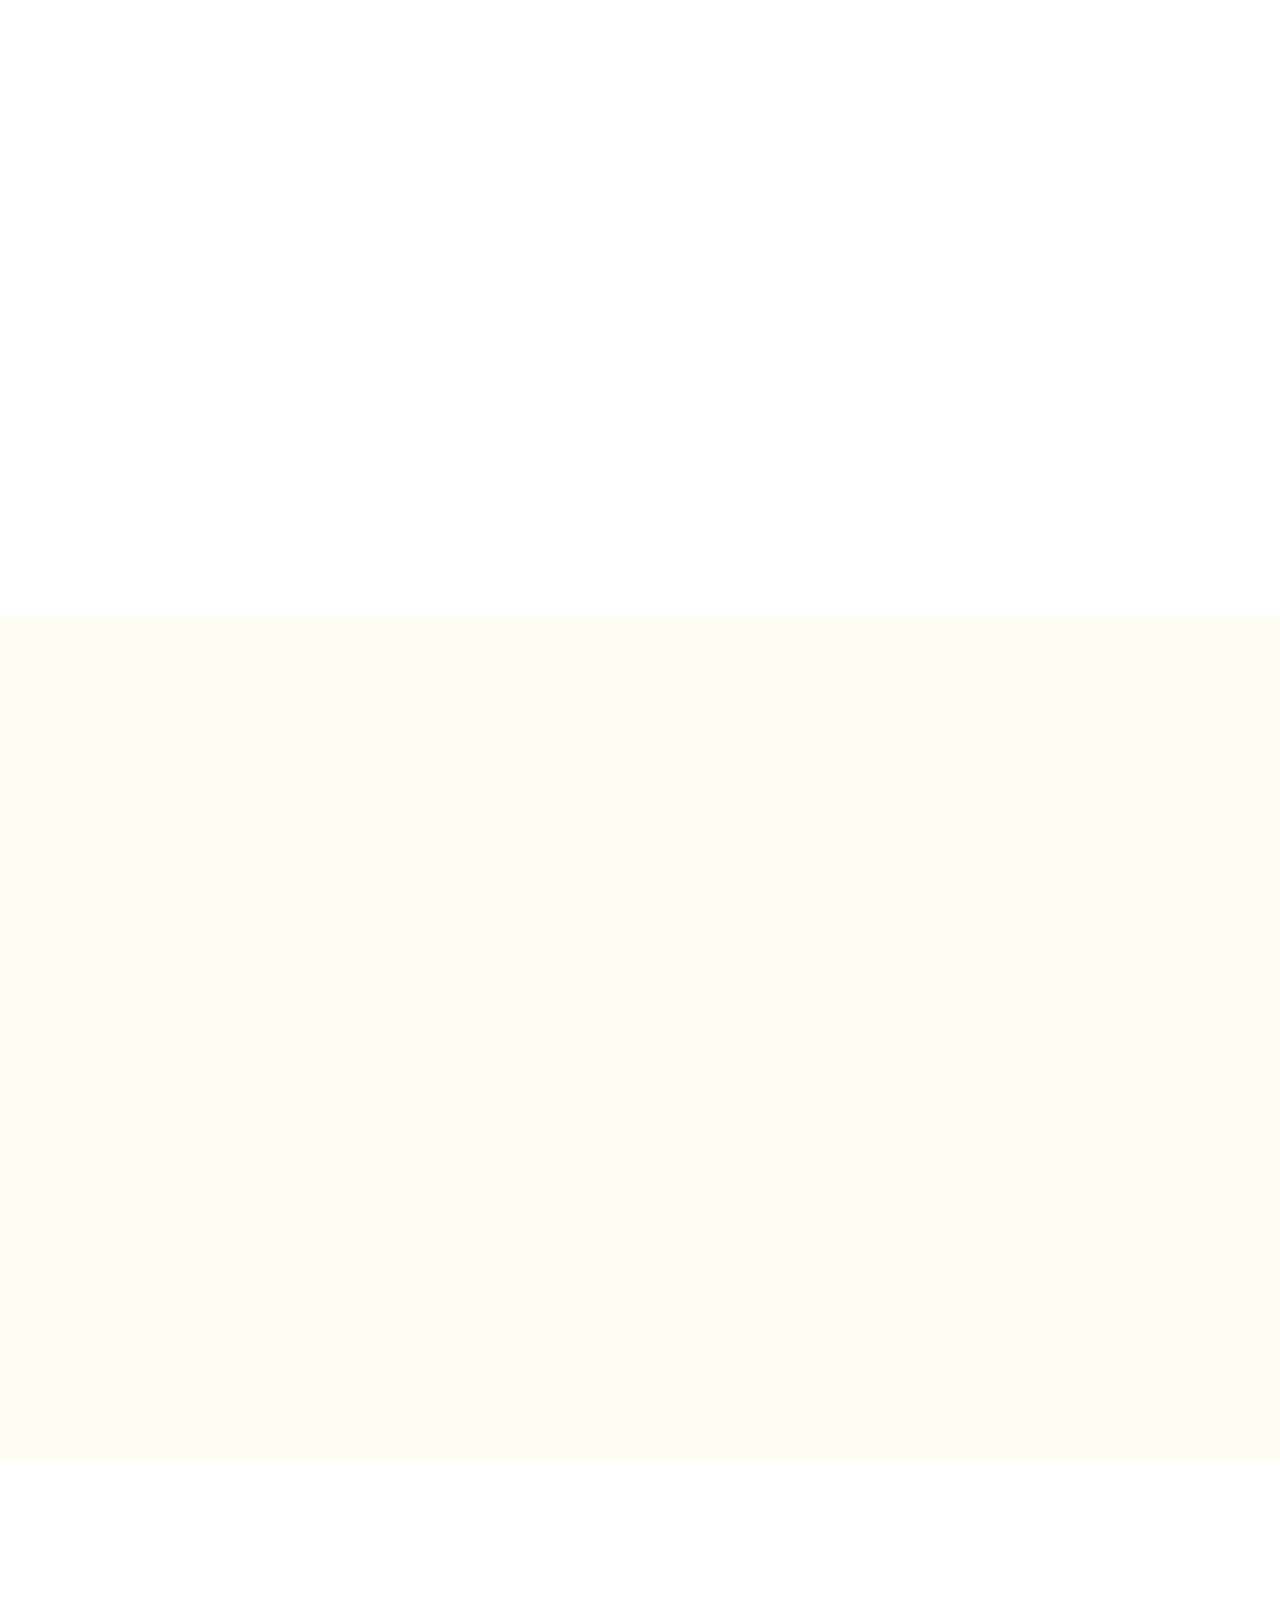
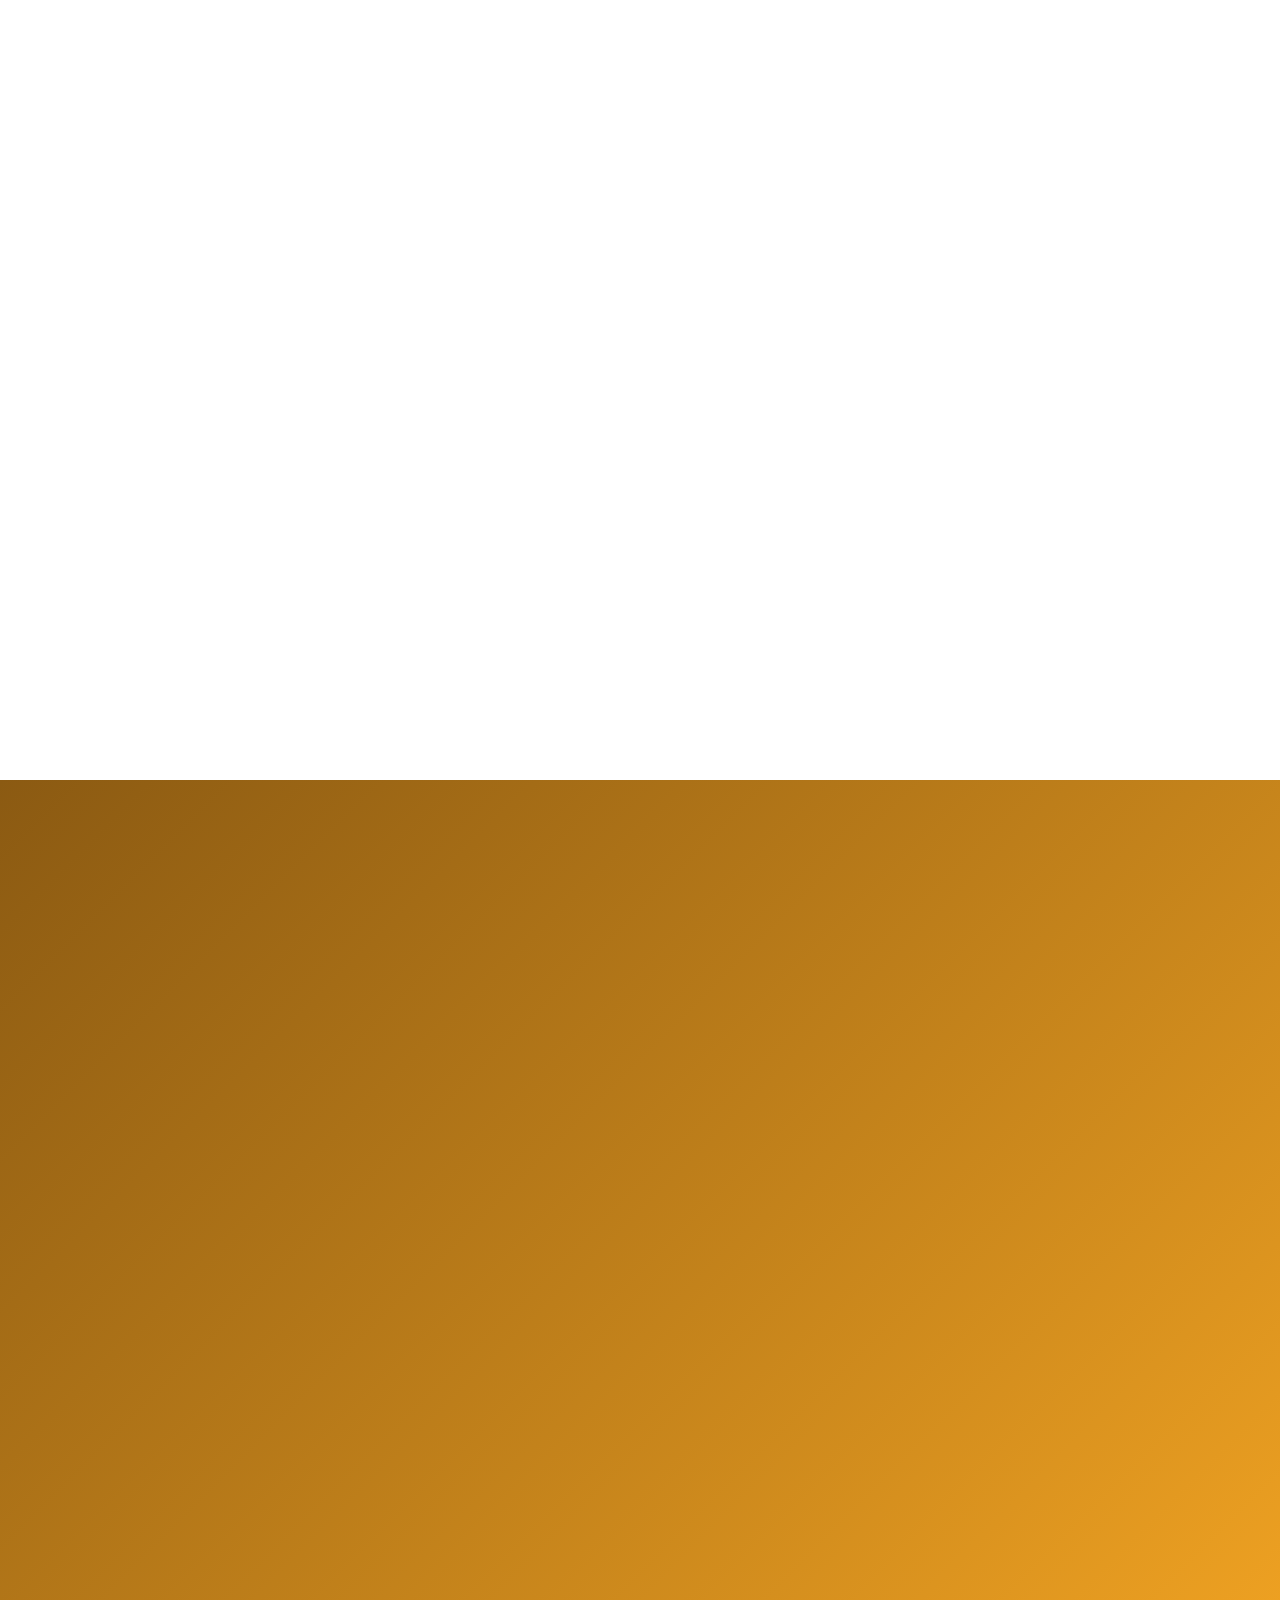
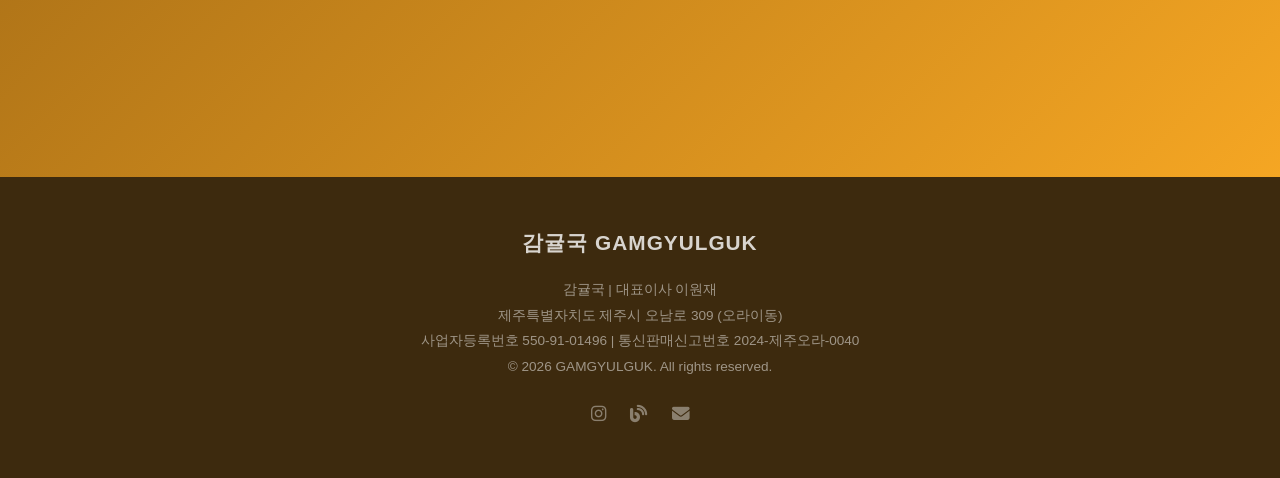
==== commit 7cc29a37: "ㅇ ㅇ" ====
--- a/index.html
+++ b/index.html
@@ -8,6 +8,11 @@
     <meta name="viewport" content="width=device-width, initial-scale=1.0">
     <title>감귤국 | 제주 프리미엄 감귤 원물 · 제품 · 체험</title>
     <meta name="description" content="감귤국 - 제주 청정 감귤 원물을 활용한 프리미엄 감귤 제품과 체험 프로그램">
+    <link rel="icon" type="image/x-icon" href="favicon.ico">
+    <link rel="icon" type="image/png" sizes="32x32" href="favicon-32x32.png">
+    <link rel="icon" type="image/png" sizes="16x16" href="favicon-16x16.png">
+    <link rel="apple-touch-icon" sizes="180x180" href="apple-touch-icon.png">
+    <link rel="manifest" href="site.webmanifest">
     <link rel="stylesheet" href="css/style.css">
     <link rel="stylesheet" href="https://cdnjs.cloudflare.com/ajax/libs/font-awesome/6.5.1/css/all.min.css">
     <script src="https://cdn.jsdelivr.net/npm/@emailjs/browser@4/dist/email.min.js"></script>
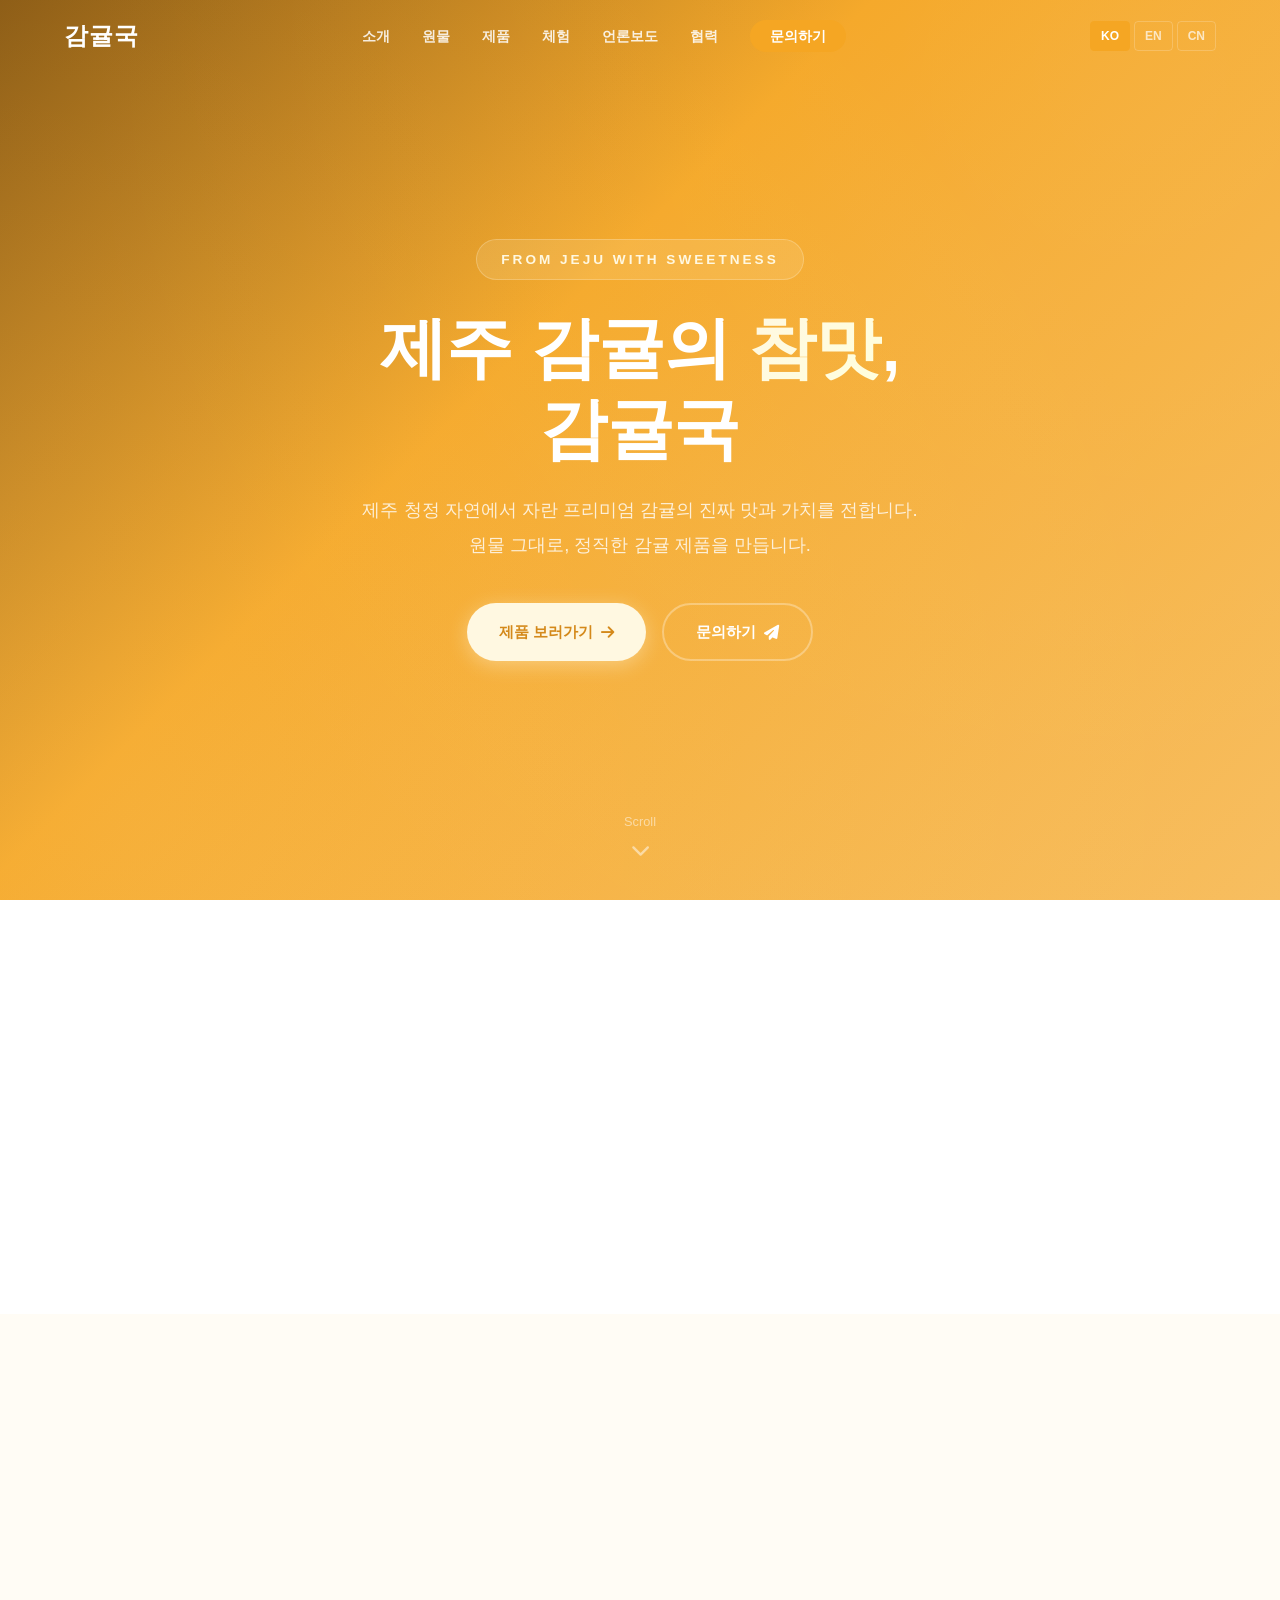
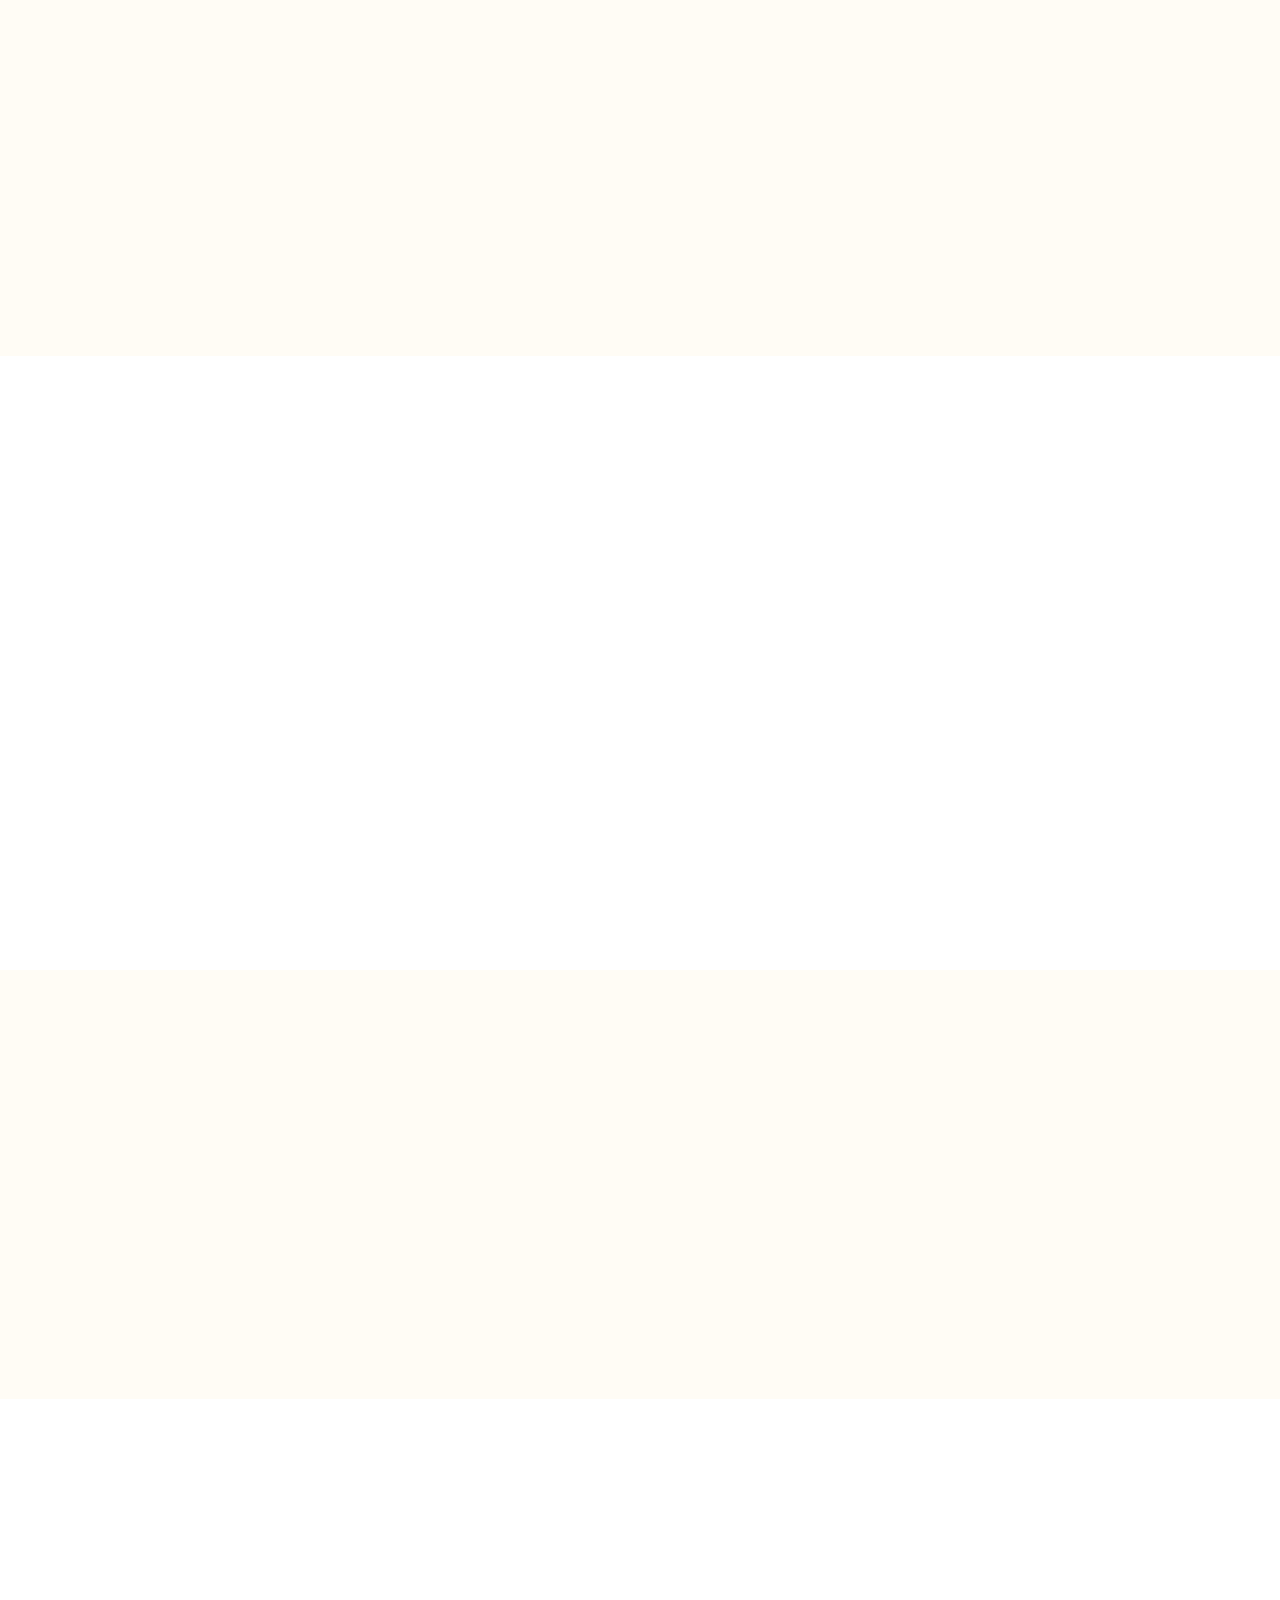
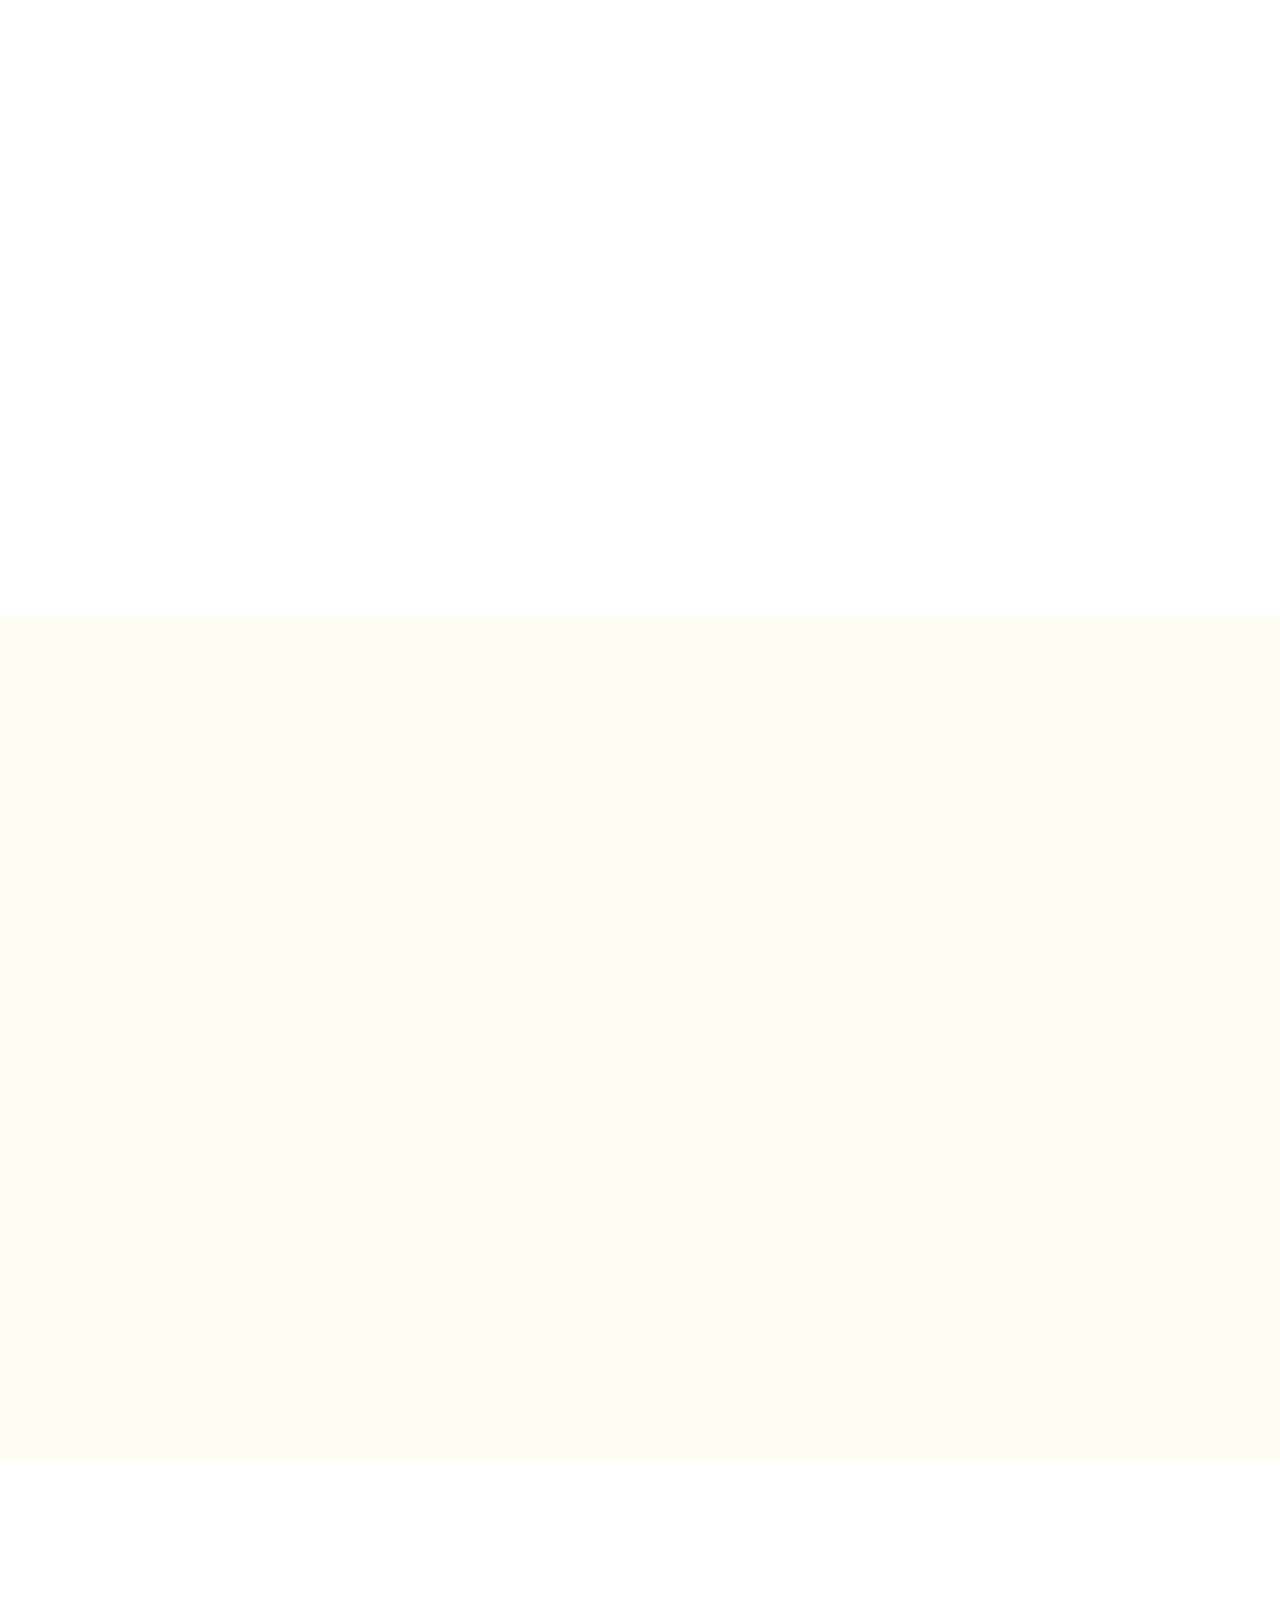
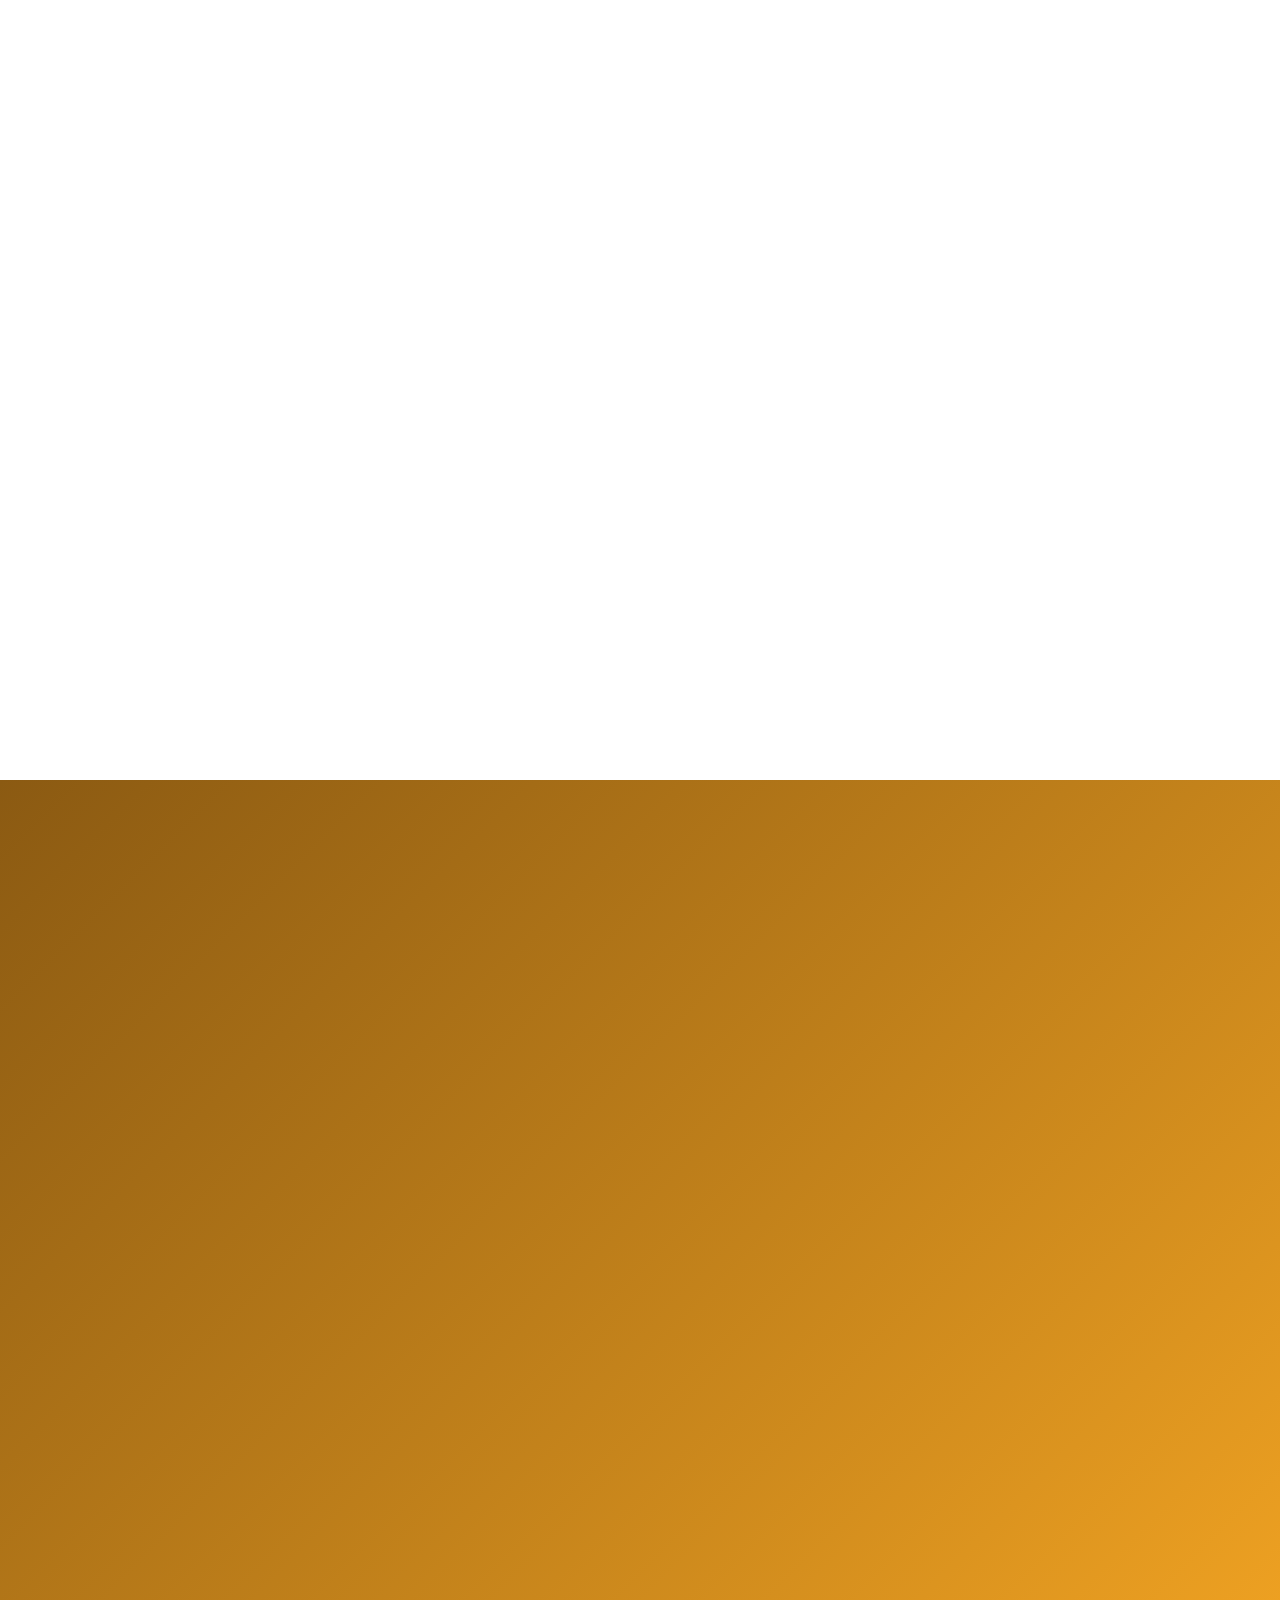
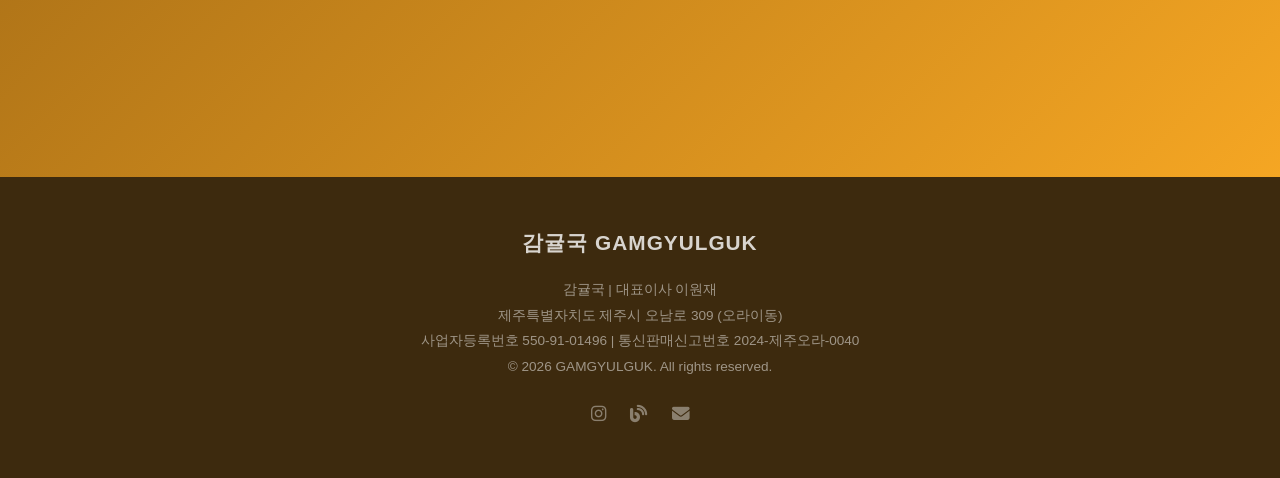
==== commit ec220ddd: "ㅇ ㅇ" ====
--- a/index.html
+++ b/index.html
@@ -20,7 +20,7 @@
     <meta property="og:type" content="website">
     <meta property="og:title" content="감귤국 | GAMGYULGUK">
     <meta property="og:description" content="제주 프리미엄 감귤 원물 · 제품 · 체험">
-    <meta property="og:image" content="https://placehold.co/1200x630/F5A623/FFFFFF?text=GAMGYULGUK">
+    <meta property="og:image" content="https://changhyun99.github.io/gamgyulguk/images/og-image.png">
     <meta property="og:url" content="https://gamgyulguk.com">
 </head>
 
@@ -37,13 +37,12 @@
         <li><a href="#press">언론보도</a></li>
         <li><a href="#partners">협력</a></li>
         <li><a href="#contact" class="nav-cta">문의하기</a></li>
-        <li class="lang-switch">
+    </ul>
+    <li class="lang-switch">
     <a href="./" class="active">KO</a>
     <a href="./en/">EN</a>
     <a href="./cn/">CN</a>
 </li>
-
-    </ul>
     <div class="hamburger" id="hamburger" onclick="toggleMenu()">
         <span></span><span></span><span></span>
     </div>
@@ -101,7 +100,7 @@
             <div class="about-features">
                 <div class="about-feature"><i class="fas fa-check-circle"></i> 제주 직영 감귤밭 운영</div>
                 <div class="about-feature"><i class="fas fa-check-circle"></i> 100% 제주산 원물</div>
-                <div class="about-feature"><i class="fas fa-check-circle"></i> 무농약·친환경 재배</div>
+                <div class="about-feature"><i class="fas fa-check-circle"></i> 저농약 저탄소 재배</div>
                 <div class="about-feature"><i class="fas fa-check-circle"></i> 산지 직송 시스템</div>
             </div>
         </div>
--- a/css/style.css
+++ b/css/style.css
@@ -77,11 +77,49 @@
 .hamburger span { width: 25px; height: 2px; background: white; transition: var(--transition); }
 .navbar.scrolled .hamburger span { background: var(--text-dark); }
 
-/* Language Switch */
-.lang-switch { display: flex; gap: 4px; margin-left: 20px; align-items: center; }
-.lang-switch a { padding: 4px 10px; border-radius: 4px; font-size: 0.75rem; font-weight: 600; color: rgba(255,255,255,0.7); text-decoration: none; transition: var(--transition); border: 1px solid rgba(255,255,255,0.2); }
-.lang-switch a:hover { color: var(--primary); border-color: var(--primary); }
-.lang-switch a.active { background: var(--primary); color: white; border-color: var(--primary); }
+/* ===== Language Switch (데스크톱) ===== */
+.lang-switch {
+    display: flex;
+    gap: 4px;
+    align-items: center;
+    margin-left: 20px;
+    flex-shrink: 0;
+}
+.lang-switch a {
+    padding: 4px 10px;
+    border-radius: 4px;
+    font-size: 0.75rem;
+    font-weight: 600;
+    color: rgba(255,255,255,0.7);
+    text-decoration: none;
+    transition: var(--transition);
+    border: 1px solid rgba(255,255,255,0.2);
+}
+.lang-switch a:hover {
+    color: var(--primary);
+    border-color: var(--primary);
+}
+.lang-switch a.active {
+    background: var(--primary);
+    color: white;
+    border-color: var(--primary);
+}
+
+/* 스크롤 시 */
+.navbar.scrolled .lang-switch a {
+    color: var(--text-medium);
+    border-color: var(--border);
+}
+.navbar.scrolled .lang-switch a:hover {
+    color: var(--primary);
+    border-color: var(--primary);
+}
+.navbar.scrolled .lang-switch a.active {
+    background: var(--primary);
+    color: white;
+    border-color: var(--primary);
+}
+
 
 /* ========== HERO ========== */
 .hero {
@@ -207,10 +245,12 @@
 
 .partners-logo-grid {
     max-width: 1100px;
+    width: 100%;
     margin: 0 auto;
     display: grid;
     grid-template-columns: repeat(3, 1fr);
     gap: 32px;
+    box-sizing: border-box;
 }
 
 .partner-logo-item {
@@ -300,7 +340,21 @@
     .nav-links li:last-child a { border-bottom: none; }
     .nav-cta { text-align: center; margin-top: 8px; border-radius: 8px !important; padding: 12px 20px !important; font-size: 0.95rem !important; }
     .hamburger { display: flex; }
-    .lang-switch { margin-left: auto; margin-right: 16px; margin-top: 0; }
+        .lang-switch {
+        margin-left: auto;
+        margin-right: 12px;
+        gap: 2px;
+    }
+    .lang-switch a {
+        padding: 4px 8px;
+        font-size: 0.7rem;
+        color: rgba(255,255,255,0.8);
+        border-color: rgba(255,255,255,0.25);
+    }
+    .navbar.scrolled .lang-switch a {
+        color: var(--text-light);
+        border-color: var(--border);
+    }
     .partners-grid { grid-template-columns: repeat(2, 1fr); }
     .press-grid { grid-template-columns: repeat(2, 1fr); }
     .partners-logo-grid { grid-template-columns: repeat(3, 1fr); gap: 24px; }
@@ -373,9 +427,11 @@
     .footer-logo { font-size: 1.1rem; }
     footer p { font-size: 0.78rem; line-height: 1.8; }
     .footer-links { gap: 20px; margin-top: 16px; }
-    .partners-logo-grid { grid-template-columns: repeat(2, 1fr); gap: 16px; }
-    .partner-logo-item { padding: 24px 16px; min-height: 90px; }
-    .partner-logo-item img { max-width: 140px; max-height: 50px; }
-
-
-}
+    .partners-logo-grid { grid-template-columns: repeat(2, 1fr); gap: 12px; width: 100%; overflow: hidden; }
+    .partner-logo-item { padding: 20px 12px; min-height: 80px; min-width: 0; }
+    .partner-logo-item img { max-width: 100%; max-height: 48px; }
+    .lang-switch a {
+        padding: 3px 6px;
+        font-size: 0.65rem;
+    }
+}
